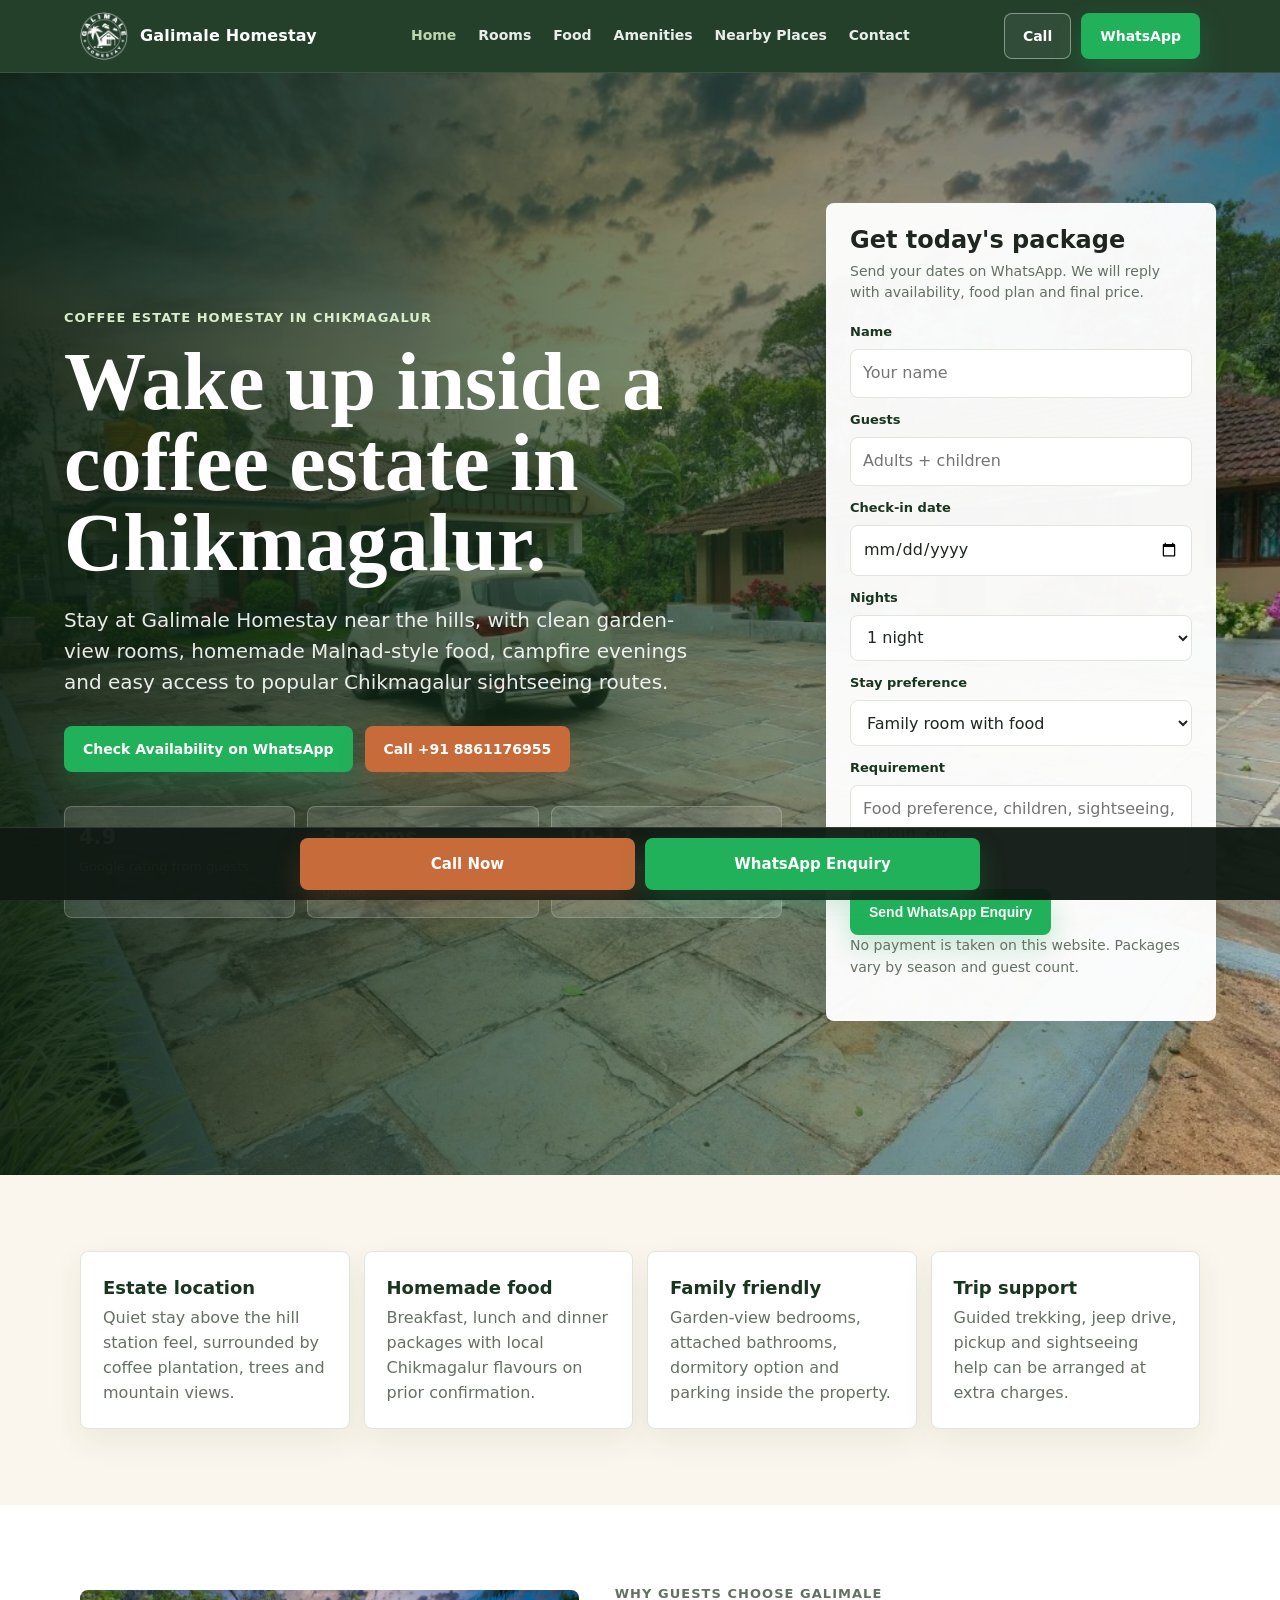
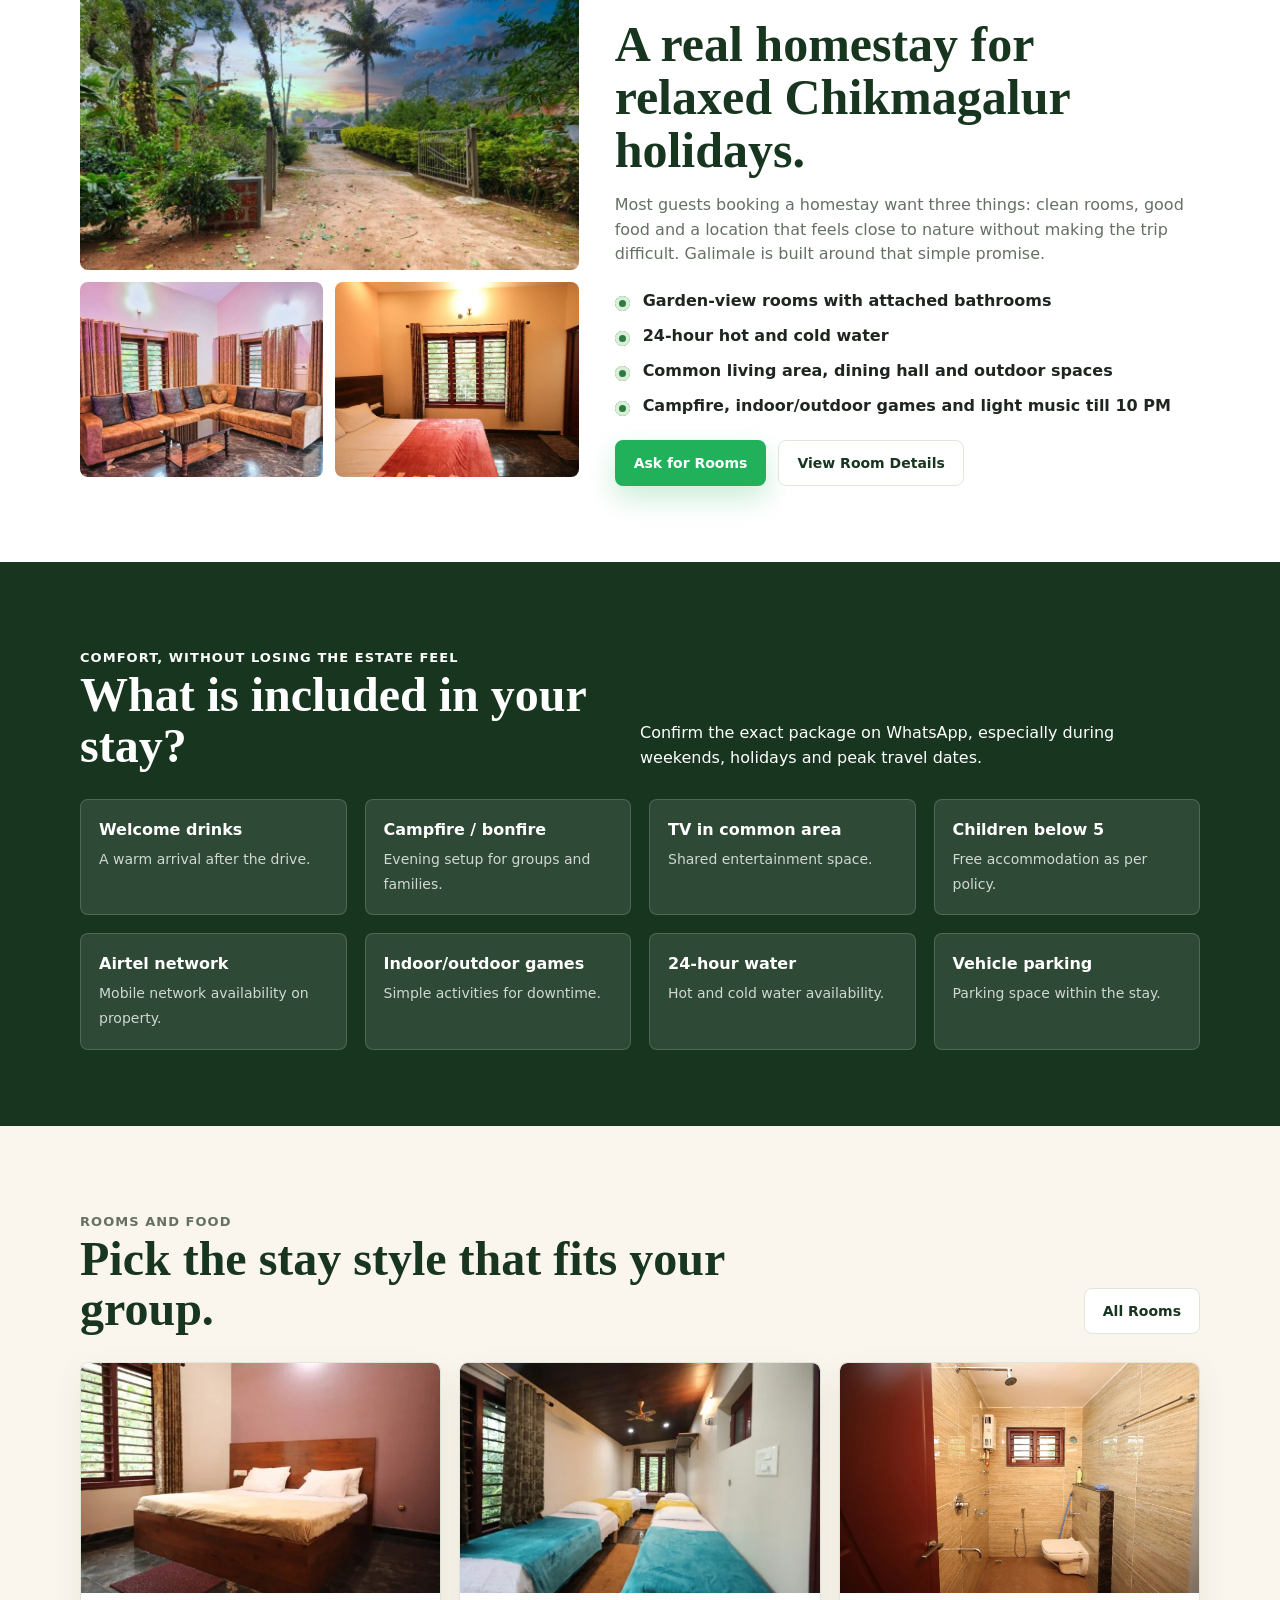
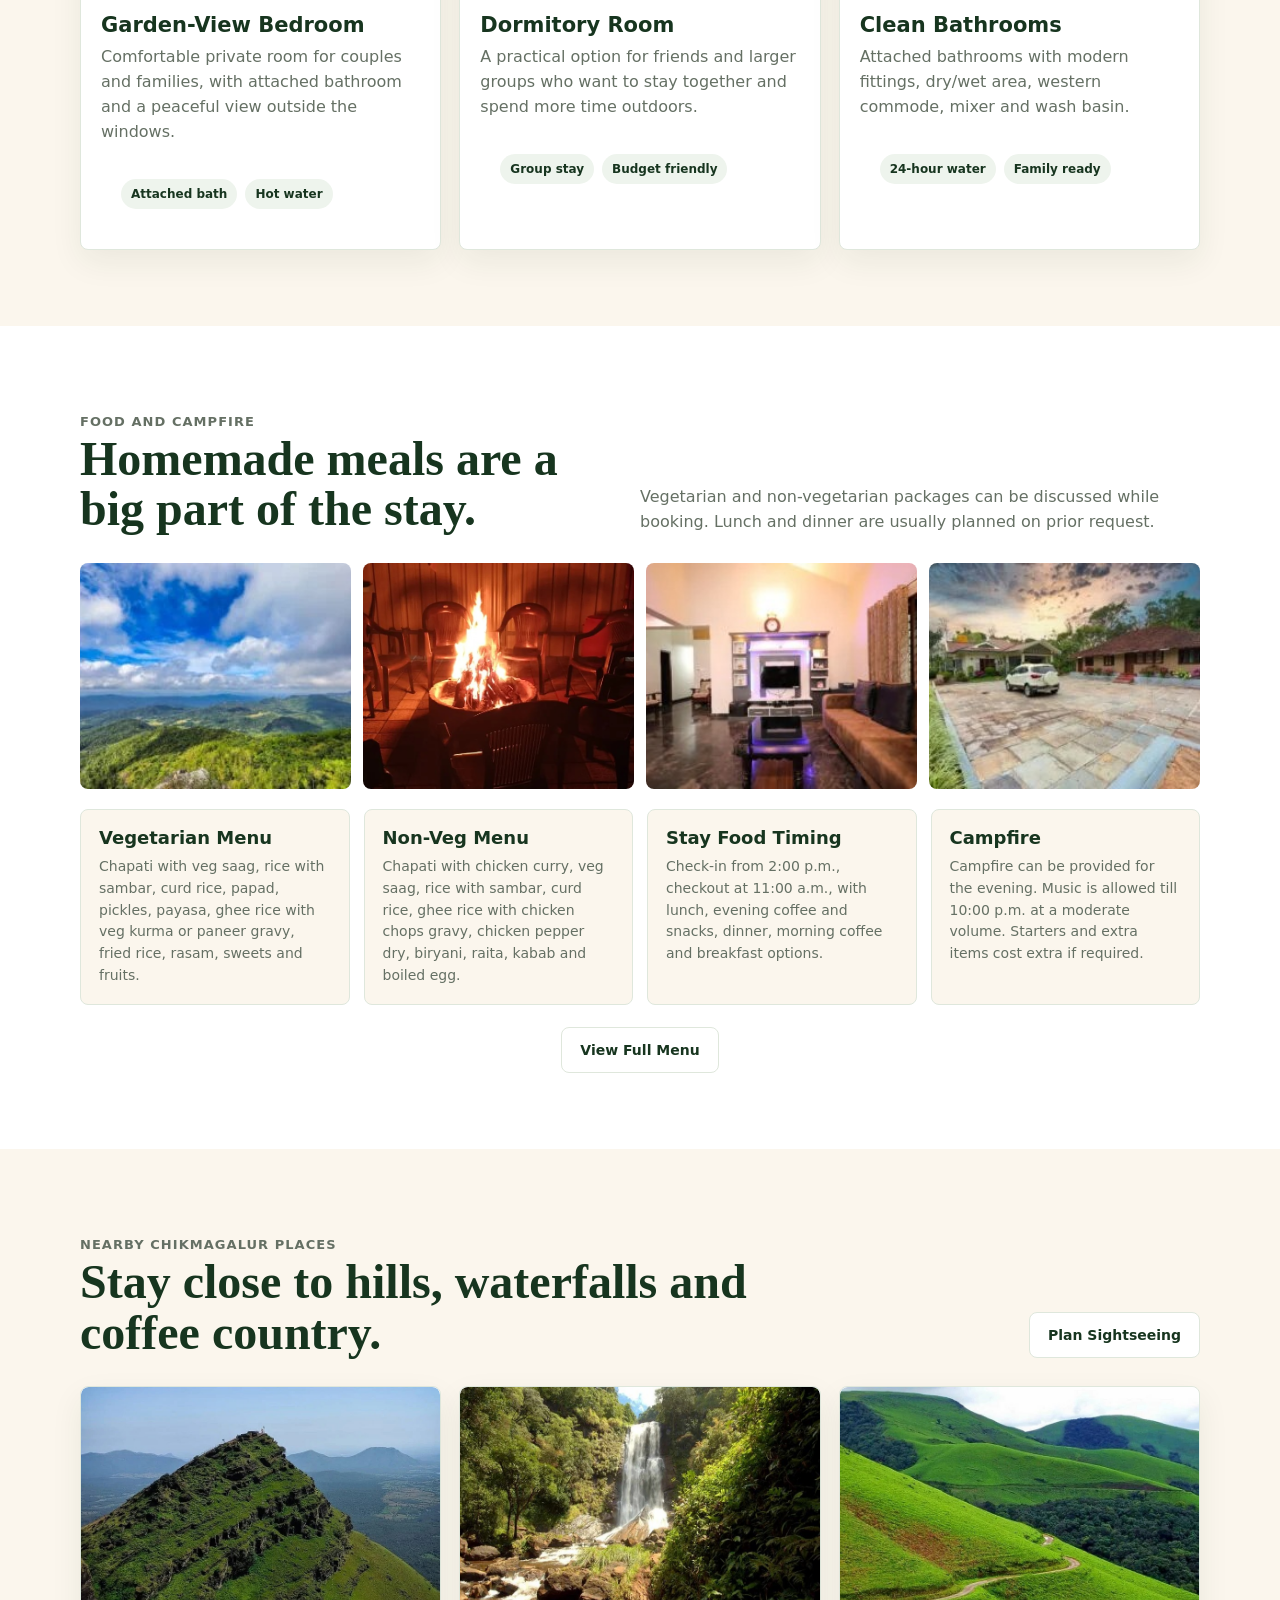
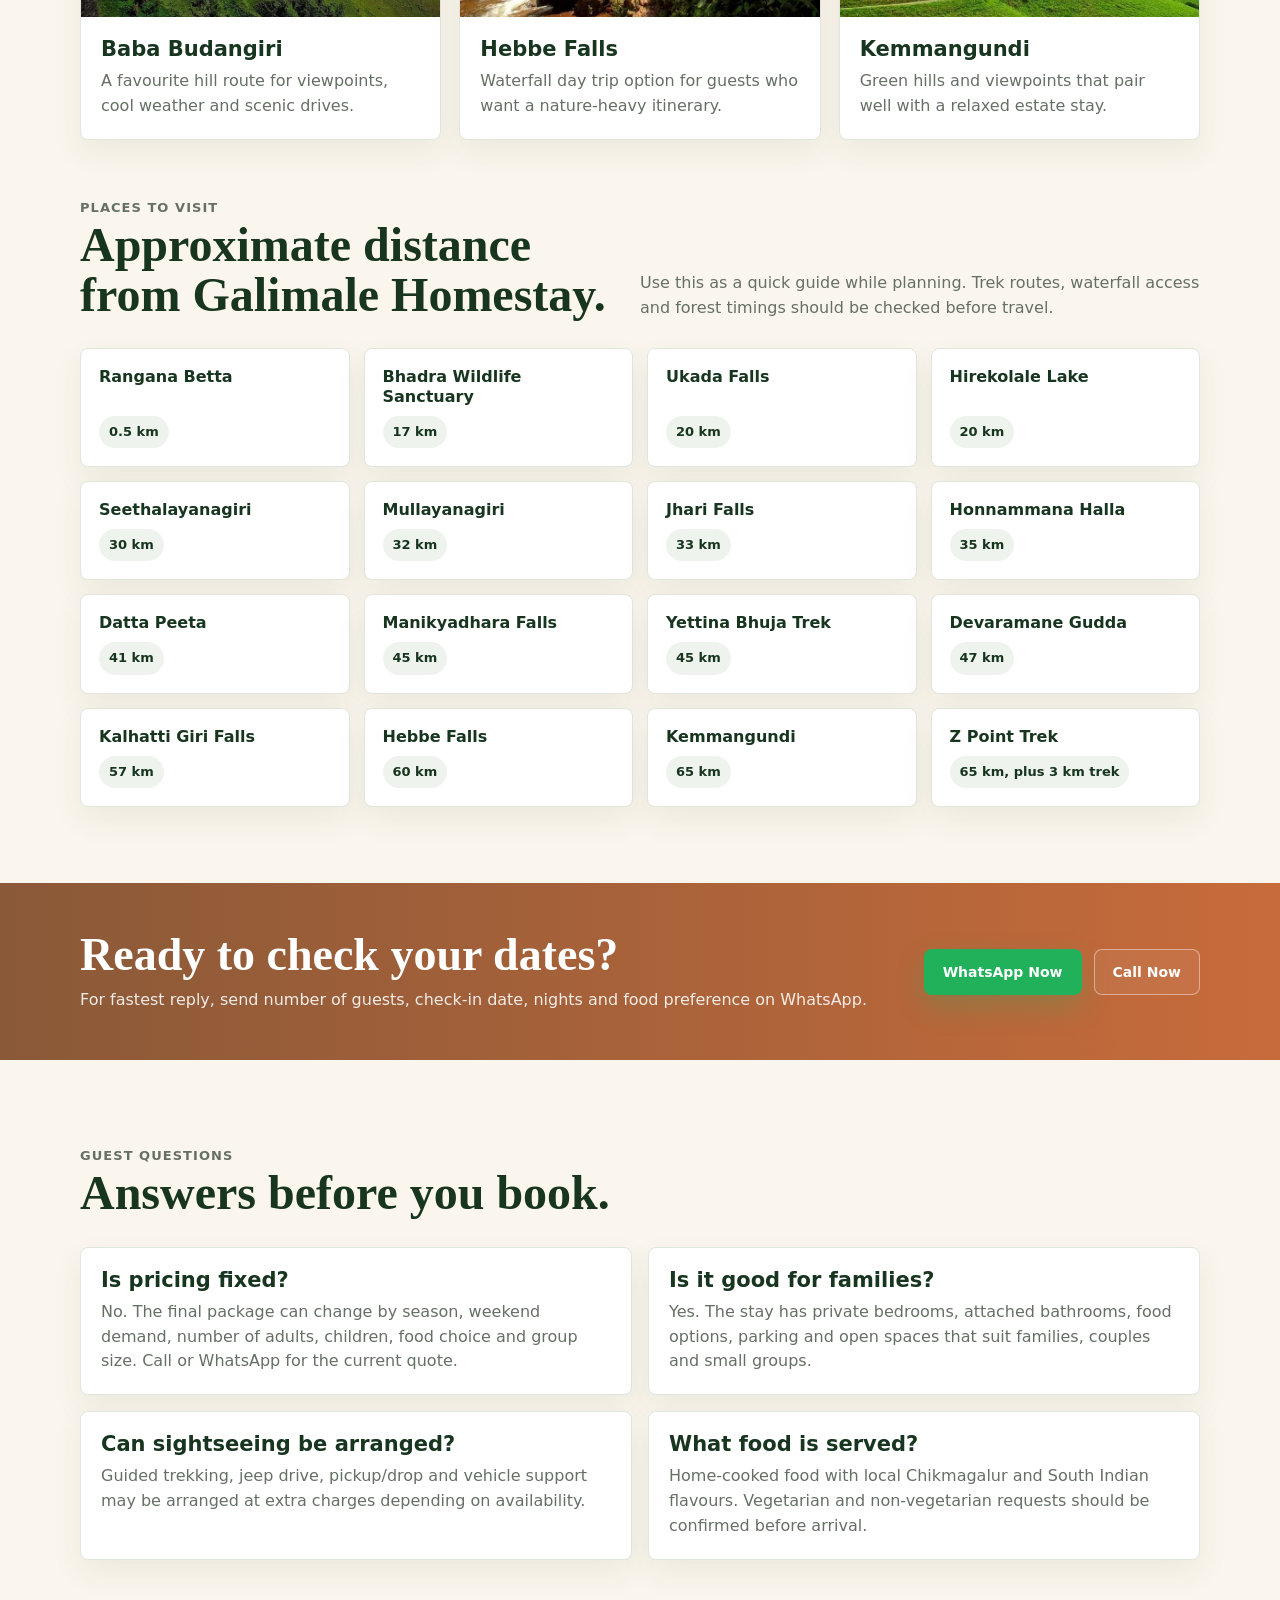
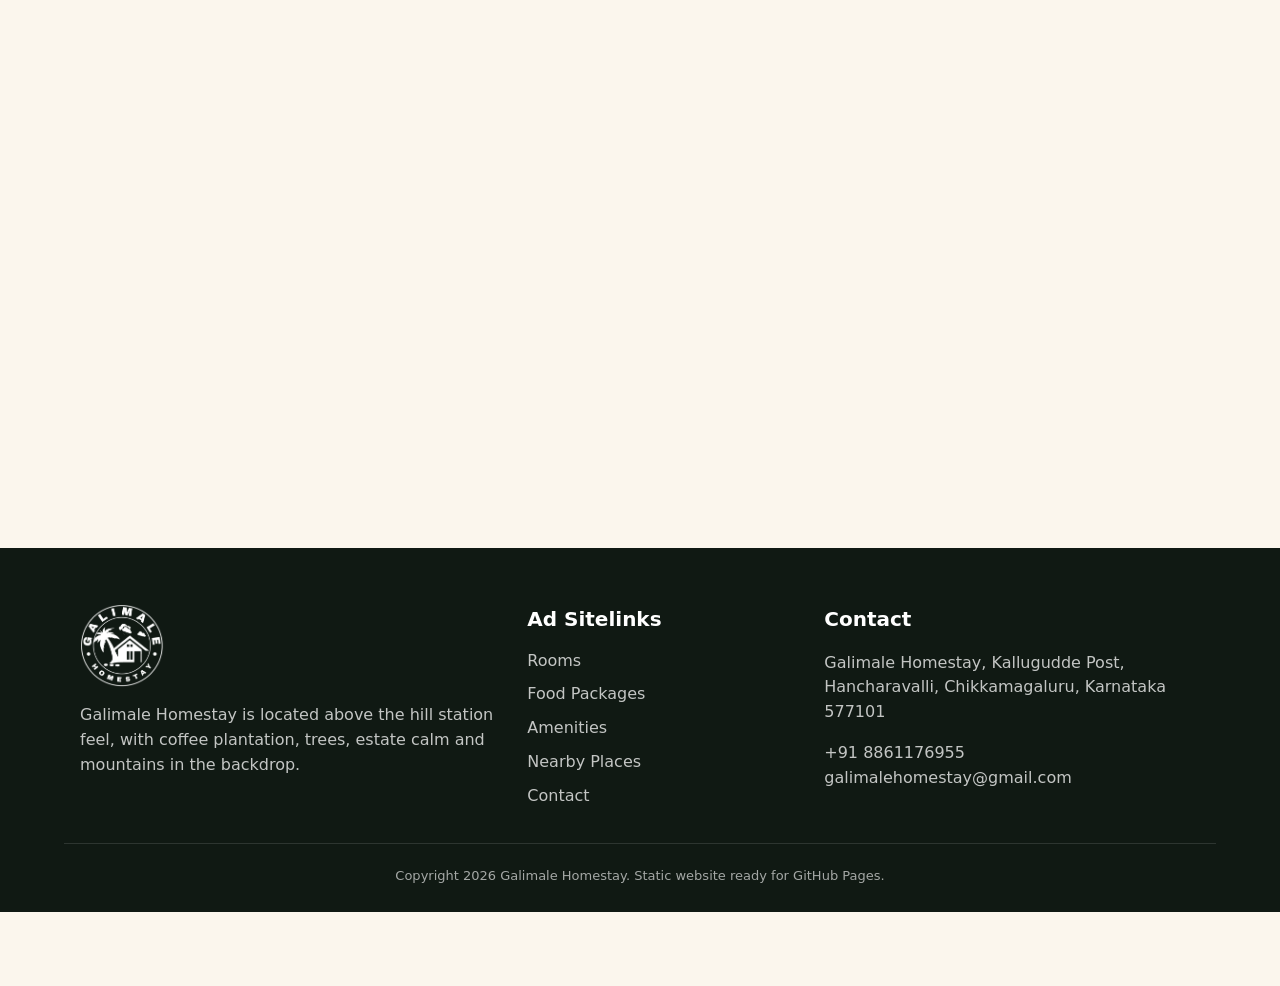
==== index.html @ 183c4070 "first commit" ====
<!doctype html>
<html lang="en">
<head>
  <meta charset="utf-8">
  <meta name="viewport" content="width=device-width, initial-scale=1">
  <title>Galimale Homestay Chikmagalur | Coffee Estate Stay With Food, Rooms and Campfire</title>
  <meta name="description" content="Book Galimale Homestay in Chikmagalur for garden-view rooms, dormitory stay, homemade food, campfire, parking and nearby sightseeing support. Call or WhatsApp for current packages.">
  <link rel="canonical" href="https://galimalehomestay.in/">
  <link rel="stylesheet" href="css/styles.css?v=5">
  <script type="application/ld+json">
  {
    "@context": "https://schema.org",
    "@type": "LodgingBusiness",
    "name": "Galimale Homestay",
    "telephone": "+918861176955",
    "email": "galimalehomestay@gmail.com",
    "address": {
      "@type": "PostalAddress",
      "streetAddress": "Kallugudde Post, Hancharavalli",
      "addressLocality": "Chikkamagaluru",
      "addressRegion": "Karnataka",
      "postalCode": "577101",
      "addressCountry": "IN"
    },
    "priceRange": "Call for seasonal packages",
    "amenityFeature": [
      {"@type": "LocationFeatureSpecification", "name": "Homemade food"},
      {"@type": "LocationFeatureSpecification", "name": "Campfire"},
      {"@type": "LocationFeatureSpecification", "name": "Parking"},
      {"@type": "LocationFeatureSpecification", "name": "Attached bathrooms"}
    ]
  }
  </script>
</head>
<body>
  <header class="topbar">
    <div class="container nav">
      <a class="brand" href="index.html"><img src="imgi_1_galimale-homestay-white-e1640950955658-104x104.png" alt="Galimale Homestay logo"><span>Galimale Homestay</span></a>
      <button class="nav-toggle" type="button" aria-label="Open navigation menu" aria-expanded="false"><span class="sr-only">Menu</span></button>
      <nav class="navlinks" aria-label="Primary navigation">
        <a class="active" href="index.html">Home</a>
        <a href="rooms.html">Rooms</a>
        <a href="food.html">Food</a>
        <a href="amenities.html">Amenities</a>
        <a href="places.html">Nearby Places</a>
        <a href="contact.html">Contact</a>
      </nav>
      <div class="nav-actions">
        <a class="btn btn-outline desktop-only" href="tel:+918861176955">Call</a>
        <a class="btn btn-primary" data-default-whatsapp href="#">WhatsApp</a>
      </div>
    </div>
  </header>

  <main>
    <section class="hero">
      <div class="container hero-inner">
        <div>
          <p class="eyebrow">Coffee estate homestay in Chikmagalur</p>
          <h1>Wake up inside a coffee estate in Chikmagalur.</h1>
          <p class="hero-copy">Stay at Galimale Homestay near the hills, with clean garden-view rooms, homemade Malnad-style food, campfire evenings and easy access to popular Chikmagalur sightseeing routes.</p>
          <div class="hero-ctas">
            <a class="btn btn-primary" data-default-whatsapp href="#">Check Availability on WhatsApp</a>
            <a class="btn btn-call" href="tel:+918861176955">Call +91 8861176955</a>
          </div>
          <div class="trust-row" aria-label="Quick stay highlights">
            <div class="trust-pill"><strong>4.9</strong><span>Google rating from guests</span></div>
            <div class="trust-pill"><strong>3 rooms</strong><span>For couples, families and groups</span></div>
            <div class="trust-pill"><strong>10-12</strong><span>Comfortable group occupancy</span></div>
          </div>
        </div>
        <form class="lead-form" data-whatsapp-form>
          <h2>Get today&apos;s package</h2>
          <p>Send your dates on WhatsApp. We will reply with availability, food plan and final price.</p>
          <div class="field"><label for="name">Name</label><input id="name" name="name" required placeholder="Your name"></div>
          <div class="field"><label for="guests">Guests</label><input id="guests" name="guests" inputmode="numeric" placeholder="Adults + children"></div>
          <div class="field"><label for="checkin">Check-in date</label><input id="checkin" name="checkin" type="date"></div>
          <div class="field"><label for="nights">Nights</label><select id="nights" name="nights"><option>1 night</option><option>2 nights</option><option>3 nights</option><option>Flexible</option></select></div>
          <div class="field"><label for="room">Stay preference</label><select id="room" name="room"><option>Family room with food</option><option>Couple room</option><option>Dormitory / group stay</option><option>Best available package</option></select></div>
          <div class="field"><label for="message">Requirement</label><textarea id="message" name="message" placeholder="Food preference, children, sightseeing, pickup, etc."></textarea></div>
          <button class="btn btn-primary" type="submit">Send WhatsApp Enquiry</button>
          <p class="form-note">No payment is taken on this website. Packages vary by season and guest count.</p>
        </form>
      </div>
    </section>

    <section>
      <div class="container">
        <div class="quick-grid">
          <div class="info-card"><b>Estate location</b><span>Quiet stay above the hill station feel, surrounded by coffee plantation, trees and mountain views.</span></div>
          <div class="info-card"><b>Homemade food</b><span>Breakfast, lunch and dinner packages with local Chikmagalur flavours on prior confirmation.</span></div>
          <div class="info-card"><b>Family friendly</b><span>Garden-view bedrooms, attached bathrooms, dormitory option and parking inside the property.</span></div>
          <div class="info-card"><b>Trip support</b><span>Guided trekking, jeep drive, pickup and sightseeing help can be arranged at extra charges.</span></div>
        </div>
      </div>
    </section>

    <section class="food-panel">
      <div class="container split">
        <div class="split-media">
          <img src="imgi_3_WhatsApp-Image-2021-12-09-at-1.47.49-PM-3-1024x682.jpg" alt="Driveway and garden at Galimale Homestay">
          <img src="imgi_15_WhatsApp-Image-2021-12-09-at-11.00.30-AM-768x512.jpg" alt="Living room at Galimale Homestay">
          <img src="imgi_20_WhatsApp-Image-2021-12-07-at-2.11.25-PM.jpg" alt="Bedroom with garden view at Galimale Homestay">
        </div>
        <div class="copy">
          <p class="eyebrow">Why guests choose Galimale</p>
          <h2>A real homestay for relaxed Chikmagalur holidays.</h2>
          <p>Most guests booking a homestay want three things: clean rooms, good food and a location that feels close to nature without making the trip difficult. Galimale is built around that simple promise.</p>
          <ul class="check-list">
            <li>Garden-view rooms with attached bathrooms</li>
            <li>24-hour hot and cold water</li>
            <li>Common living area, dining hall and outdoor spaces</li>
            <li>Campfire, indoor/outdoor games and light music till 10 PM</li>
          </ul>
          <div class="hero-ctas">
            <a class="btn btn-primary" data-default-whatsapp href="#">Ask for Rooms</a>
            <a class="btn btn-soft" href="rooms.html">View Room Details</a>
          </div>
        </div>
      </div>
    </section>

    <section class="band">
      <div class="container">
        <div class="section-head">
          <div>
            <p class="eyebrow">Comfort, without losing the estate feel</p>
            <h2>What is included in your stay?</h2>
          </div>
          <p>Confirm the exact package on WhatsApp, especially during weekends, holidays and peak travel dates.</p>
        </div>
        <div class="amenity-grid">
          <div class="amenity"><b>Welcome drinks</b><span>A warm arrival after the drive.</span></div>
          <div class="amenity"><b>Campfire / bonfire</b><span>Evening setup for groups and families.</span></div>
          <div class="amenity"><b>TV in common area</b><span>Shared entertainment space.</span></div>
          <div class="amenity"><b>Children below 5</b><span>Free accommodation as per policy.</span></div>
          <div class="amenity"><b>Airtel network</b><span>Mobile network availability on property.</span></div>
          <div class="amenity"><b>Indoor/outdoor games</b><span>Simple activities for downtime.</span></div>
          <div class="amenity"><b>24-hour water</b><span>Hot and cold water availability.</span></div>
          <div class="amenity"><b>Vehicle parking</b><span>Parking space within the stay.</span></div>
        </div>
      </div>
    </section>

    <section>
      <div class="container">
        <div class="section-head">
          <div>
            <p class="eyebrow">Rooms and food</p>
            <h2>Pick the stay style that fits your group.</h2>
          </div>
          <a class="btn btn-soft" href="rooms.html">All Rooms</a>
        </div>
        <div class="rooms-grid">
          <article class="room-card">
            <img src="imgi_18_WhatsApp-Image-2021-12-07-at-2.11.25-PM-7-e1721096118318.jpg" alt="Garden view bedroom with attached bathroom">
            <div><h3>Garden-View Bedroom</h3><p>Comfortable private room for couples and families, with attached bathroom and a peaceful view outside the windows.</p><div class="mini-meta"><span>Attached bath</span><span>Hot water</span></div></div>
          </article>
          <article class="room-card">
            <img src="imgi_19_WhatsApp-Image-2021-12-07-at-2.11.25-PM-6-e1721096127511.jpg" alt="Dormitory room at Galimale Homestay">
            <div><h3>Dormitory Room</h3><p>A practical option for friends and larger groups who want to stay together and spend more time outdoors.</p><div class="mini-meta"><span>Group stay</span><span>Budget friendly</span></div></div>
          </article>
          <article class="room-card">
            <img src="imgi_22_WhatsApp-Image-2021-12-07-at-2.11.25-PM-1.jpg" alt="Clean bathroom at Galimale Homestay">
            <div><h3>Clean Bathrooms</h3><p>Attached bathrooms with modern fittings, dry/wet area, western commode, mixer and wash basin.</p><div class="mini-meta"><span>24-hour water</span><span>Family ready</span></div></div>
          </article>
        </div>
      </div>
    </section>

    <section class="food-panel">
      <div class="container">
        <div class="section-head">
          <div>
            <p class="eyebrow">Food and campfire</p>
            <h2>Homemade meals are a big part of the stay.</h2>
          </div>
          <p>Vegetarian and non-vegetarian packages can be discussed while booking. Lunch and dinner are usually planned on prior request.</p>
        </div>
        <div class="food-strip">
          <img src="imgi_53_WhatsApp-Image-2021-12-07-at-12.54.40-PM-300x200.jpg" alt="Homemade food served at Galimale Homestay">
          <img src="imgi_32_WhatsApp-Image-2023-11-04-at-1.57.48-PM.jpg" alt="Campfire at Galimale Homestay">
          <img src="imgi_44_WhatsApp-Image-2021-12-07-at-2.11.25-PM-3-300x200.jpg" alt="Living area at Galimale Homestay">
          <img src="imgi_50_WhatsApp-Image-2021-12-09-at-1.47.49-PM-2-300x200.jpg" alt="Courtyard and parking at Galimale Homestay">
        </div>
        <div class="home-detail-grid">
          <div class="home-detail-card"><h3>Vegetarian Menu</h3><p>Chapati with veg saag, rice with sambar, curd rice, papad, pickles, payasa, ghee rice with veg kurma or paneer gravy, fried rice, rasam, sweets and fruits.</p></div>
          <div class="home-detail-card"><h3>Non-Veg Menu</h3><p>Chapati with chicken curry, veg saag, rice with sambar, curd rice, ghee rice with chicken chops gravy, chicken pepper dry, biryani, raita, kabab and boiled egg.</p></div>
          <div class="home-detail-card"><h3>Stay Food Timing</h3><p>Check-in from 2:00 p.m., checkout at 11:00 a.m., with lunch, evening coffee and snacks, dinner, morning coffee and breakfast options.</p></div>
          <div class="home-detail-card"><h3>Campfire</h3><p>Campfire can be provided for the evening. Music is allowed till 10:00 p.m. at a moderate volume. Starters and extra items cost extra if required.</p></div>
        </div>
        <div class="section-link"><a class="btn btn-soft" href="food.html">View Full Menu</a></div>
      </div>
    </section>

    <section>
      <div class="container">
        <div class="section-head">
          <div>
            <p class="eyebrow">Nearby Chikmagalur places</p>
            <h2>Stay close to hills, waterfalls and coffee country.</h2>
          </div>
          <a class="btn btn-soft" href="places.html">Plan Sightseeing</a>
        </div>
        <div class="places-grid">
          <article class="place-card"><img src="imgi_25_Baba-budangiri-peak.jpg" alt="Baba Budangiri near Chikmagalur"><div><h3>Baba Budangiri</h3><p>A favourite hill route for viewpoints, cool weather and scenic drives.</p></div></article>
          <article class="place-card"><img src="imgi_24_hebbe-falls-chikmagalur-india-tourism-photo-gallery.jpg" alt="Hebbe Falls near Chikmagalur"><div><h3>Hebbe Falls</h3><p>Waterfall day trip option for guests who want a nature-heavy itinerary.</p></div></article>
          <article class="place-card"><img src="imgi_26_1588762055_kemmangundi-chikmagalur-entry-fee-timings-holidays-reviews-header.jpg.jpg" alt="Kemmangundi hills near Chikmagalur"><div><h3>Kemmangundi</h3><p>Green hills and viewpoints that pair well with a relaxed estate stay.</p></div></article>
        </div>
        <div class="section-head home-distance-head">
          <div>
            <p class="eyebrow">Places to visit</p>
            <h2>Approximate distance from Galimale Homestay.</h2>
          </div>
          <p>Use this as a quick guide while planning. Trek routes, waterfall access and forest timings should be checked before travel.</p>
        </div>
        <div class="distance-grid home-distance-grid">
          <div class="distance-card"><b>Rangana Betta</b><span>0.5 km</span></div>
          <div class="distance-card"><b>Bhadra Wildlife Sanctuary</b><span>17 km</span></div>
          <div class="distance-card"><b>Ukada Falls</b><span>20 km</span></div>
          <div class="distance-card"><b>Hirekolale Lake</b><span>20 km</span></div>
          <div class="distance-card"><b>Seethalayanagiri</b><span>30 km</span></div>
          <div class="distance-card"><b>Mullayanagiri</b><span>32 km</span></div>
          <div class="distance-card"><b>Jhari Falls</b><span>33 km</span></div>
          <div class="distance-card"><b>Honnammana Halla</b><span>35 km</span></div>
          <div class="distance-card"><b>Datta Peeta</b><span>41 km</span></div>
          <div class="distance-card"><b>Manikyadhara Falls</b><span>45 km</span></div>
          <div class="distance-card"><b>Yettina Bhuja Trek</b><span>45 km</span></div>
          <div class="distance-card"><b>Devaramane Gudda</b><span>47 km</span></div>
          <div class="distance-card"><b>Kalhatti Giri Falls</b><span>57 km</span></div>
          <div class="distance-card"><b>Hebbe Falls</b><span>60 km</span></div>
          <div class="distance-card"><b>Kemmangundi</b><span>65 km</span></div>
          <div class="distance-card"><b>Z Point Trek</b><span>65 km, plus 3 km trek</span></div>
        </div>
      </div>
    </section>

    <section class="cta-band">
      <div class="container">
        <div>
          <h2>Ready to check your dates?</h2>
          <p>For fastest reply, send number of guests, check-in date, nights and food preference on WhatsApp.</p>
        </div>
        <div class="hero-ctas">
          <a class="btn btn-primary" data-default-whatsapp href="#">WhatsApp Now</a>
          <a class="btn btn-outline" href="tel:+918861176955">Call Now</a>
        </div>
      </div>
    </section>

    <section>
      <div class="container">
        <div class="section-head">
          <div>
            <p class="eyebrow">Guest questions</p>
            <h2>Answers before you book.</h2>
          </div>
        </div>
        <div class="faq-grid">
          <div class="faq-item"><h3>Is pricing fixed?</h3><p>No. The final package can change by season, weekend demand, number of adults, children, food choice and group size. Call or WhatsApp for the current quote.</p></div>
          <div class="faq-item"><h3>Is it good for families?</h3><p>Yes. The stay has private bedrooms, attached bathrooms, food options, parking and open spaces that suit families, couples and small groups.</p></div>
          <div class="faq-item"><h3>Can sightseeing be arranged?</h3><p>Guided trekking, jeep drive, pickup/drop and vehicle support may be arranged at extra charges depending on availability.</p></div>
          <div class="faq-item"><h3>What food is served?</h3><p>Home-cooked food with local Chikmagalur and South Indian flavours. Vegetarian and non-vegetarian requests should be confirmed before arrival.</p></div>
        </div>
      </div>
    </section>

    <section class="map-wrap" id="map" aria-label="Galimale Homestay map">
      <iframe title="Galimale Homestay Google Map" loading="lazy" allowfullscreen src="https://www.google.com/maps?q=Galimale%20Homestay%20Chikkamagaluru&output=embed"></iframe>
    </section>
  </main>

  <footer class="footer">
    <div class="container footer-grid">
      <div><img src="imgi_6_galimale-homestay-white-e1640950955658.png" alt="Galimale Homestay logo"><p>Galimale Homestay is located above the hill station feel, with coffee plantation, trees, estate calm and mountains in the backdrop.</p></div>
      <div><h3>Ad Sitelinks</h3><ul><li><a href="rooms.html">Rooms</a></li><li><a href="food.html">Food Packages</a></li><li><a href="amenities.html">Amenities</a></li><li><a href="places.html">Nearby Places</a></li><li><a href="contact.html">Contact</a></li></ul></div>
      <div><h3>Contact</h3><p>Galimale Homestay, Kallugudde Post, Hancharavalli, Chikkamagaluru, Karnataka 577101</p><p><a href="tel:+918861176955">+91 8861176955</a><br><a href="mailto:galimalehomestay@gmail.com">galimalehomestay@gmail.com</a></p></div>
    </div>
    <div class="container copyright">Copyright 2026 Galimale Homestay. Static website ready for GitHub Pages.</div>
  </footer>

  <div class="sticky-contact" aria-label="Sticky contact actions"><div class="sticky-inner"><a class="btn btn-call" href="tel:+918861176955">Call Now</a><a class="btn btn-primary" data-default-whatsapp href="#">WhatsApp Enquiry</a></div></div>
  <script src="js/main.js?v=5"></script>
</body>
</html>
---- css/styles.css ----
:root {
  --forest: #17351f;
  --leaf: #2f7a43;
  --moss: #6d8f4e;
  --earth: #8a5938;
  --clay: #c76b3b;
  --cream: #fbf6ed;
  --mist: #eef4ed;
  --ink: #1e261f;
  --muted: #657064;
  --line: #dfe7dc;
  --white: #fff;
  --shadow: 0 18px 45px rgba(23, 53, 31, .14);
}

* {
  box-sizing: border-box;
}

html {
  scroll-behavior: smooth;
}

body {
  margin: 0;
  font-family: Inter, ui-sans-serif, system-ui, -apple-system, BlinkMacSystemFont, "Segoe UI", sans-serif;
  color: var(--ink);
  background: var(--cream);
  line-height: 1.55;
  padding-bottom: 74px;
  overflow-x: hidden;
}

img {
  max-width: 100%;
  display: block;
}

a {
  color: inherit;
  text-decoration: none;
}

.container {
  width: 100%;
  max-width: 1152px;
  margin: 0 auto;
  padding: 0 16px;
}

.topbar {
  position: sticky;
  top: 0;
  z-index: 30;
  background: rgba(23, 53, 31, .94);
  color: var(--white);
  backdrop-filter: blur(12px);
  border-bottom: 1px solid rgba(255, 255, 255, .1);
}

.nav {
  position: relative;
  min-height: 72px;
  display: flex;
  align-items: center;
  justify-content: space-between;
  gap: 18px;
}

.brand {
  display: inline-flex;
  align-items: center;
  gap: 12px;
  font-weight: 800;
  letter-spacing: .01em;
}

.brand img {
  width: 48px;
  height: 48px;
}

.navlinks {
  display: flex;
  align-items: center;
  gap: 22px;
  font-size: 14px;
  font-weight: 700;
}

.navlinks a {
  opacity: .9;
}

.navlinks a:hover,
.navlinks a.active {
  color: #cce6bc;
}

.nav-actions {
  display: flex;
  gap: 10px;
}

.nav-toggle {
  display: none;
  width: 44px;
  height: 44px;
  flex: 0 0 44px;
  align-items: center;
  justify-content: center;
  flex-direction: column;
  gap: 5px;
  padding: 0;
  border: 1px solid rgba(255, 255, 255, .36);
  border-radius: 8px;
  background: rgba(255, 255, 255, .08);
  color: var(--white);
  cursor: pointer;
}

.nav-toggle::before,
.nav-toggle::after {
  content: "";
  display: block;
  width: 20px;
  height: 2px;
  border-radius: 999px;
  background: currentColor;
  transition: transform .18s ease, opacity .18s ease;
}

.nav-toggle::before {
  box-shadow: 0 7px 0 currentColor;
}

.nav-open .nav-toggle::before {
  box-shadow: none;
  transform: translateY(3.5px) rotate(45deg);
}

.nav-open .nav-toggle::after {
  transform: translateY(-3.5px) rotate(-45deg);
}

.sr-only {
  position: absolute;
  width: 1px;
  height: 1px;
  padding: 0;
  margin: -1px;
  overflow: hidden;
  clip: rect(0, 0, 0, 0);
  white-space: nowrap;
  border: 0;
}

.btn {
  display: inline-flex;
  align-items: center;
  justify-content: center;
  min-height: 46px;
  padding: 12px 18px;
  border-radius: 8px;
  border: 1px solid transparent;
  font-weight: 800;
  font-size: 14px;
  line-height: 1;
  cursor: pointer;
  transition: transform .18s ease, box-shadow .18s ease, background .18s ease;
}

.btn:hover {
  transform: translateY(-1px);
}

.btn-primary {
  background: #20b15a;
  color: var(--white);
  box-shadow: 0 12px 28px rgba(32, 177, 90, .24);
}

.btn-call {
  background: var(--clay);
  color: var(--white);
  box-shadow: 0 12px 28px rgba(199, 107, 59, .22);
}

.btn-outline {
  border-color: rgba(255, 255, 255, .42);
  color: var(--white);
  background: rgba(255, 255, 255, .06);
}

.btn-soft {
  border-color: var(--line);
  background: var(--white);
  color: var(--forest);
}

.hero {
  position: relative;
  min-height: 680px;
  display: grid;
  align-items: center;
  color: var(--white);
  overflow: hidden;
}

.hero::before {
  content: "";
  position: absolute;
  inset: 0;
  background: linear-gradient(90deg, rgba(11, 30, 16, .9), rgba(20, 53, 30, .58) 48%, rgba(20, 53, 30, .18)), url("../imgi_27_WhatsApp-Image-2021-12-09-at-1.47.49-PM-2.jpg") center/cover;
  transform: scale(1.02);
}

.hero-inner {
  position: relative;
  display: grid;
  grid-template-columns: minmax(0, 1.1fr) 390px;
  align-items: center;
  gap: 44px;
  padding: 54px 0 78px;
}

.eyebrow {
  display: inline-flex;
  align-items: center;
  gap: 8px;
  margin: 0 0 14px;
  color: #d7efc8;
  font-weight: 800;
  font-size: 13px;
  text-transform: uppercase;
  letter-spacing: .08em;
}

.hero h1,
.page-hero h1 {
  margin: 0;
  max-width: 780px;
  font-family: Georgia, "Times New Roman", serif;
  font-size: clamp(42px, 7vw, 82px);
  line-height: .98;
  letter-spacing: 0;
}

.hero-copy {
  max-width: 640px;
  margin: 22px 0 28px;
  color: rgba(255, 255, 255, .9);
  font-size: clamp(17px, 2vw, 20px);
}

.hero-ctas {
  display: flex;
  flex-wrap: wrap;
  gap: 12px;
}

.trust-row {
  display: grid;
  grid-template-columns: repeat(3, minmax(0, 1fr));
  gap: 12px;
  max-width: 720px;
  margin-top: 34px;
}

.trust-pill {
  background: rgba(255, 255, 255, .12);
  border: 1px solid rgba(255, 255, 255, .2);
  border-radius: 8px;
  padding: 14px;
}

.trust-pill strong {
  display: block;
  font-size: 21px;
}

.trust-pill span {
  color: rgba(255, 255, 255, .78);
  font-size: 13px;
}

.lead-form {
  background: rgba(255, 255, 255, .96);
  color: var(--ink);
  border-radius: 8px;
  padding: 24px;
  box-shadow: var(--shadow);
}

.lead-form h2 {
  margin: 0 0 6px;
  font-size: 24px;
  line-height: 1.15;
}

.lead-form p {
  margin: 0 0 18px;
  color: var(--muted);
  font-size: 14px;
}

.field {
  display: grid;
  gap: 7px;
  margin-bottom: 12px;
}

label {
  font-size: 13px;
  font-weight: 800;
  color: var(--forest);
}

input,
select,
textarea {
  width: 100%;
  min-height: 46px;
  border: 1px solid var(--line);
  border-radius: 8px;
  padding: 11px 12px;
  font: inherit;
  color: var(--ink);
  background: #fff;
}

textarea {
  min-height: 92px;
  resize: vertical;
}

.form-note {
  margin-top: 12px;
  color: var(--muted);
  font-size: 12px;
}

section {
  padding: 76px 0;
}

.section-head {
  display: flex;
  align-items: end;
  justify-content: space-between;
  gap: 26px;
  margin-bottom: 28px;
}

.section-head h2,
.page-section h2 {
  margin: 0;
  max-width: 720px;
  font-family: Georgia, "Times New Roman", serif;
  color: var(--forest);
  font-size: clamp(31px, 4vw, 48px);
  line-height: 1.05;
}

.section-head p,
.page-section > p {
  max-width: 560px;
  margin: 10px 0 0;
  color: var(--muted);
}

.quick-grid {
  display: grid;
  grid-template-columns: repeat(4, minmax(0, 1fr));
  gap: 14px;
}

.info-card,
.room-card,
.place-card,
.faq-item,
.review,
.package-card {
  background: var(--white);
  border: 1px solid var(--line);
  border-radius: 8px;
  box-shadow: 0 12px 32px rgba(23, 53, 31, .07);
}

.info-card {
  padding: 22px;
}

.info-card b {
  display: block;
  color: var(--forest);
  font-size: 18px;
  margin-bottom: 5px;
}

.info-card span,
.room-card p,
.place-card p,
.faq-item p,
.review p,
.package-card p {
  color: var(--muted);
}

.split {
  display: grid;
  grid-template-columns: minmax(0, .92fr) minmax(0, 1.08fr);
  gap: 36px;
  align-items: center;
}

.split-media {
  display: grid;
  grid-template-columns: 1fr 1fr;
  gap: 12px;
}

.split-media img,
.gallery img,
.room-card img,
.place-card img {
  width: 100%;
  height: 100%;
  object-fit: cover;
  border-radius: 8px;
}

.split-media img:first-child {
  grid-column: span 2;
  aspect-ratio: 16 / 9;
}

.split-media img:not(:first-child) {
  aspect-ratio: 1 / .8;
}

.copy h2 {
  margin: 0 0 16px;
  font-family: Georgia, "Times New Roman", serif;
  color: var(--forest);
  font-size: clamp(32px, 4vw, 50px);
  line-height: 1.06;
}

.copy p {
  color: var(--muted);
}

.check-list {
  display: grid;
  gap: 10px;
  padding: 0;
  margin: 22px 0;
  list-style: none;
}

.check-list li {
  position: relative;
  padding-left: 28px;
  font-weight: 700;
}

.check-list li::before {
  content: "";
  position: absolute;
  left: 0;
  top: 7px;
  width: 15px;
  height: 15px;
  border-radius: 50%;
  background: var(--leaf);
  box-shadow: inset 0 0 0 4px #d9eed5;
}

.band {
  background: var(--forest);
  color: var(--white);
}

.band .section-head h2,
.band .section-head p {
  color: var(--white);
}

.rooms-grid,
.places-grid,
.packages-grid,
.review-grid,
.amenity-grid {
  display: grid;
  grid-template-columns: repeat(3, minmax(0, 1fr));
  gap: 18px;
}

.room-card,
.place-card {
  overflow: hidden;
}

.room-card img,
.place-card img {
  height: 230px;
  border-radius: 8px 8px 0 0;
}

.room-card div,
.place-card div,
.package-card,
.faq-item,
.review {
  padding: 20px;
}

.room-card h3,
.place-card h3,
.package-card h3,
.faq-item h3 {
  margin: 0 0 8px;
  color: var(--forest);
  font-size: 21px;
  line-height: 1.15;
}

.room-card p,
.place-card p,
.package-card p,
.faq-item p,
.review p {
  margin: 0;
}

.mini-meta {
  display: flex;
  flex-wrap: wrap;
  gap: 8px;
  margin: 14px 0 0;
}

.mini-meta span {
  padding: 6px 10px;
  border-radius: 999px;
  background: var(--mist);
  color: var(--forest);
  font-size: 12px;
  font-weight: 800;
}

.gallery {
  display: grid;
  grid-template-columns: 1.2fr .8fr .8fr;
  grid-auto-rows: 220px;
  gap: 12px;
}

.gallery img:first-child {
  grid-row: span 2;
}

.cta-band {
  padding: 48px 0;
  background: linear-gradient(90deg, var(--earth), var(--clay));
  color: var(--white);
}

.cta-band .container {
  display: flex;
  align-items: center;
  justify-content: space-between;
  gap: 22px;
}

.cta-band h2 {
  margin: 0;
  font-family: Georgia, "Times New Roman", serif;
  font-size: clamp(29px, 4vw, 46px);
  line-height: 1.06;
}

.cta-band p {
  margin: 8px 0 0;
  color: rgba(255, 255, 255, .88);
}

.food-panel {
  background: var(--white);
}

.food-strip {
  display: grid;
  grid-template-columns: repeat(4, minmax(0, 1fr));
  gap: 12px;
  margin-top: 24px;
}

.food-strip img {
  width: 100%;
  aspect-ratio: 1.2 / 1;
  object-fit: cover;
  border-radius: 8px;
}

.home-detail-grid {
  display: grid;
  grid-template-columns: repeat(4, minmax(0, 1fr));
  gap: 14px;
  margin-top: 20px;
}

.home-detail-card {
  padding: 18px;
  border: 1px solid var(--line);
  border-radius: 8px;
  background: var(--cream);
}

.home-detail-card h3 {
  margin: 0 0 8px;
  color: var(--forest);
  font-size: 18px;
  line-height: 1.15;
}

.home-detail-card p {
  margin: 0;
  color: var(--muted);
  font-size: 14px;
}

.home-distance-head {
  margin-top: 48px;
}

.home-distance-grid {
  margin-top: 0;
}

.section-link {
  display: flex;
  justify-content: center;
  margin-top: 22px;
}

.amenity-grid {
  grid-template-columns: repeat(4, minmax(0, 1fr));
}

.amenity {
  padding: 18px;
  border-radius: 8px;
  background: rgba(255, 255, 255, .1);
  border: 1px solid rgba(255, 255, 255, .16);
}

.amenity b {
  display: block;
  margin-bottom: 4px;
}

.amenity span {
  color: rgba(255, 255, 255, .78);
  font-size: 14px;
}

.included-extra {
  display: grid;
  grid-template-columns: repeat(2, minmax(0, 1fr));
  gap: 18px;
}

.menu-grid {
  display: grid;
  grid-template-columns: repeat(2, minmax(0, 1fr));
  gap: 18px;
}

.menu-card {
  background: var(--cream);
  border: 1px solid var(--line);
  border-radius: 8px;
  padding: 22px;
  box-shadow: 0 12px 32px rgba(23, 53, 31, .07);
}

.menu-card-dark {
  background: #17281b;
  color: var(--white);
  border-color: rgba(255, 255, 255, .12);
}

.menu-card-head {
  display: flex;
  align-items: center;
  justify-content: space-between;
  gap: 12px;
  padding-bottom: 14px;
  margin-bottom: 16px;
  border-bottom: 1px solid var(--line);
}

.menu-card-dark .menu-card-head {
  border-bottom-color: rgba(255, 255, 255, .16);
}

.menu-card-head span {
  color: var(--leaf);
  font-weight: 900;
  font-size: 13px;
  text-transform: uppercase;
  letter-spacing: .08em;
}

.menu-card-dark .menu-card-head span {
  color: #bde5a8;
}

.menu-card-head b {
  color: var(--forest);
  font-size: 22px;
}

.menu-card-dark .menu-card-head b {
  color: var(--white);
}

.meal-block {
  margin-top: 18px;
}

.meal-block h3 {
  margin: 0 0 8px;
  color: var(--forest);
  font-size: 18px;
}

.menu-card-dark .meal-block h3 {
  color: var(--white);
}

.meal-block ul {
  display: grid;
  gap: 6px;
  padding-left: 20px;
  margin: 0;
  color: var(--muted);
}

.menu-card-dark .meal-block ul {
  color: rgba(255, 255, 255, .78);
}

.menu-note {
  margin-top: 20px;
  padding: 18px 20px;
  border-radius: 8px;
  background: var(--mist);
  color: var(--forest);
  font-weight: 700;
}

.distance-grid {
  display: grid;
  grid-template-columns: repeat(4, minmax(0, 1fr));
  gap: 14px;
}

.distance-card {
  display: flex;
  min-height: 92px;
  flex-direction: column;
  justify-content: space-between;
  gap: 10px;
  padding: 18px;
  border: 1px solid var(--line);
  border-radius: 8px;
  background: var(--white);
  box-shadow: 0 12px 32px rgba(23, 53, 31, .07);
}

.distance-card b {
  color: var(--forest);
  line-height: 1.2;
}

.distance-card span {
  width: fit-content;
  max-width: 100%;
  padding: 6px 10px;
  border-radius: 999px;
  background: var(--mist);
  color: var(--forest);
  font-size: 13px;
  font-weight: 900;
}

.package-card strong {
  color: var(--forest);
}

.map-wrap iframe {
  width: 100%;
  height: 360px;
  border: 0;
  display: block;
  filter: saturate(.9);
}

.footer {
  background: #101913;
  color: var(--white);
  padding: 56px 0 26px;
}

.footer-grid {
  display: grid;
  grid-template-columns: 1.1fr .7fr 1fr;
  gap: 34px;
}

.footer img {
  width: 84px;
  margin-bottom: 16px;
}

.footer p,
.footer a,
.footer li {
  color: rgba(255, 255, 255, .75);
}

.footer ul {
  list-style: none;
  padding: 0;
  margin: 0;
  display: grid;
  gap: 9px;
}

.footer h3 {
  margin: 0 0 14px;
  font-size: 20px;
}

.copyright {
  margin-top: 34px;
  padding-top: 22px;
  border-top: 1px solid rgba(255, 255, 255, .12);
  color: rgba(255, 255, 255, .62);
  font-size: 13px;
  text-align: center;
}

.sticky-contact {
  position: fixed;
  z-index: 40;
  left: 0;
  right: 0;
  bottom: 0;
  background: rgba(16, 25, 19, .96);
  border-top: 1px solid rgba(255, 255, 255, .12);
  padding: 10px 12px;
}

.sticky-contact .sticky-inner {
  width: min(680px, 100%);
  margin: 0 auto;
  display: grid;
  grid-template-columns: 1fr 1fr;
  gap: 10px;
}

.sticky-contact .btn {
  min-height: 52px;
  font-size: 15px;
}

.page-hero {
  position: relative;
  min-height: 380px;
  display: grid;
  align-items: center;
  color: var(--white);
  overflow: hidden;
}

.page-hero::before {
  content: "";
  position: absolute;
  inset: 0;
  background: linear-gradient(90deg, rgba(11, 30, 16, .82), rgba(11, 30, 16, .32)), var(--page-image, url("../imgi_30_WhatsApp-Image-2021-12-07-at-12.54.40-PM-e1721096001236.jpg")) center/cover;
}

.page-hero .container {
  position: relative;
  padding: 70px 0;
}

.page-hero p {
  max-width: 680px;
  margin: 18px 0 0;
  color: rgba(255, 255, 255, .88);
  font-size: 18px;
}

.page-section {
  background: var(--cream);
}

.faq-grid {
  display: grid;
  grid-template-columns: repeat(2, minmax(0, 1fr));
  gap: 16px;
}

.contact-layout {
  display: grid;
  grid-template-columns: .85fr 1.15fr;
  gap: 28px;
  align-items: start;
}

.contact-box {
  background: var(--forest);
  color: var(--white);
  border-radius: 8px;
  padding: 24px;
}

.contact-box h2 {
  margin: 0 0 14px;
}

.contact-box p {
  color: rgba(255, 255, 255, .82);
}

.contact-box a {
  color: var(--white);
  font-weight: 800;
}

.desktop-only {
  display: inline-flex;
}

@media (max-width: 920px) {
  body {
    padding-bottom: 82px;
  }

  .nav {
    min-height: 64px;
    gap: 12px;
  }

  .brand {
    min-width: 0;
    flex: 1 1 auto;
  }

  .brand span {
    min-width: 0;
    overflow: hidden;
    text-overflow: ellipsis;
    white-space: nowrap;
  }

  .navlinks {
    display: none;
  }

  .nav-toggle {
    display: flex;
    margin-left: 0;
    order: 3;
  }

  .nav-actions {
    order: 2;
    flex: 0 0 auto;
  }

  .nav.nav-open .navlinks,
  .nav:focus-within .navlinks {
    position: absolute;
    top: calc(100% + 1px);
    left: 16px;
    right: 16px;
    display: grid;
    gap: 4px;
    padding: 10px;
    border: 1px solid rgba(255, 255, 255, .12);
    border-radius: 8px;
    background: rgba(23, 53, 31, .98);
    box-shadow: 0 18px 45px rgba(0, 0, 0, .22);
  }

  .nav.nav-open .navlinks a,
  .nav:focus-within .navlinks a {
    padding: 12px 10px;
    border-radius: 8px;
  }

  .nav.nav-open .navlinks a:hover,
  .nav.nav-open .navlinks a.active,
  .nav:focus-within .navlinks a:hover,
  .nav:focus-within .navlinks a.active {
    background: rgba(255, 255, 255, .08);
  }

  .desktop-only {
    display: none;
  }

  .hero {
    min-height: auto;
  }

  .hero::before {
    background: linear-gradient(180deg, rgba(11, 30, 16, .78), rgba(11, 30, 16, .74)), url("../imgi_27_WhatsApp-Image-2021-12-09-at-1.47.49-PM-2.jpg") center/cover;
  }

  .hero-inner {
    grid-template-columns: 1fr;
    gap: 28px;
    padding: 34px 0 50px;
  }

  .lead-form {
    padding: 18px;
  }

  .trust-row,
  .quick-grid,
  .rooms-grid,
  .places-grid,
  .packages-grid,
  .menu-grid,
  .home-detail-grid,
  .review-grid,
  .amenity-grid,
  .distance-grid,
  .footer-grid,
  .contact-layout,
  .faq-grid,
  .included-extra {
    grid-template-columns: 1fr;
  }

  .split {
    grid-template-columns: 1fr;
  }

  .section-head,
  .cta-band .container {
    display: block;
  }

  .cta-band .hero-ctas {
    margin-top: 18px;
  }

  .gallery {
    grid-template-columns: 1fr 1fr;
    grid-auto-rows: 150px;
  }

  .gallery img:first-child {
    grid-column: span 2;
    grid-row: span 1;
  }

  .food-strip {
    grid-template-columns: 1fr 1fr;
  }
}

@media (max-width: 560px) {
  .container {
    padding: 0 12px;
  }

  .brand span {
    font-size: 15px;
  }

  .brand img {
    width: 42px;
    height: 42px;
  }

  .nav-actions .btn {
    padding: 10px 12px;
    min-height: 42px;
  }

  .topbar .nav-actions {
    display: none;
  }

  .hero h1,
  .page-hero h1 {
    font-size: 42px;
  }

  .hero-copy,
  .page-hero p {
    font-size: 16px;
  }

  .hero-ctas .btn {
    width: 100%;
  }

  section {
    padding: 54px 0;
  }

  .room-card img,
  .place-card img {
    height: 205px;
  }

  .map-wrap iframe {
    height: 300px;
  }

  .sticky-contact {
    padding: 8px;
  }

  .sticky-contact .sticky-inner {
    gap: 8px;
  }

  .sticky-contact .btn {
    min-height: 50px;
    padding: 10px 8px;
    font-size: 13px;
  }
}
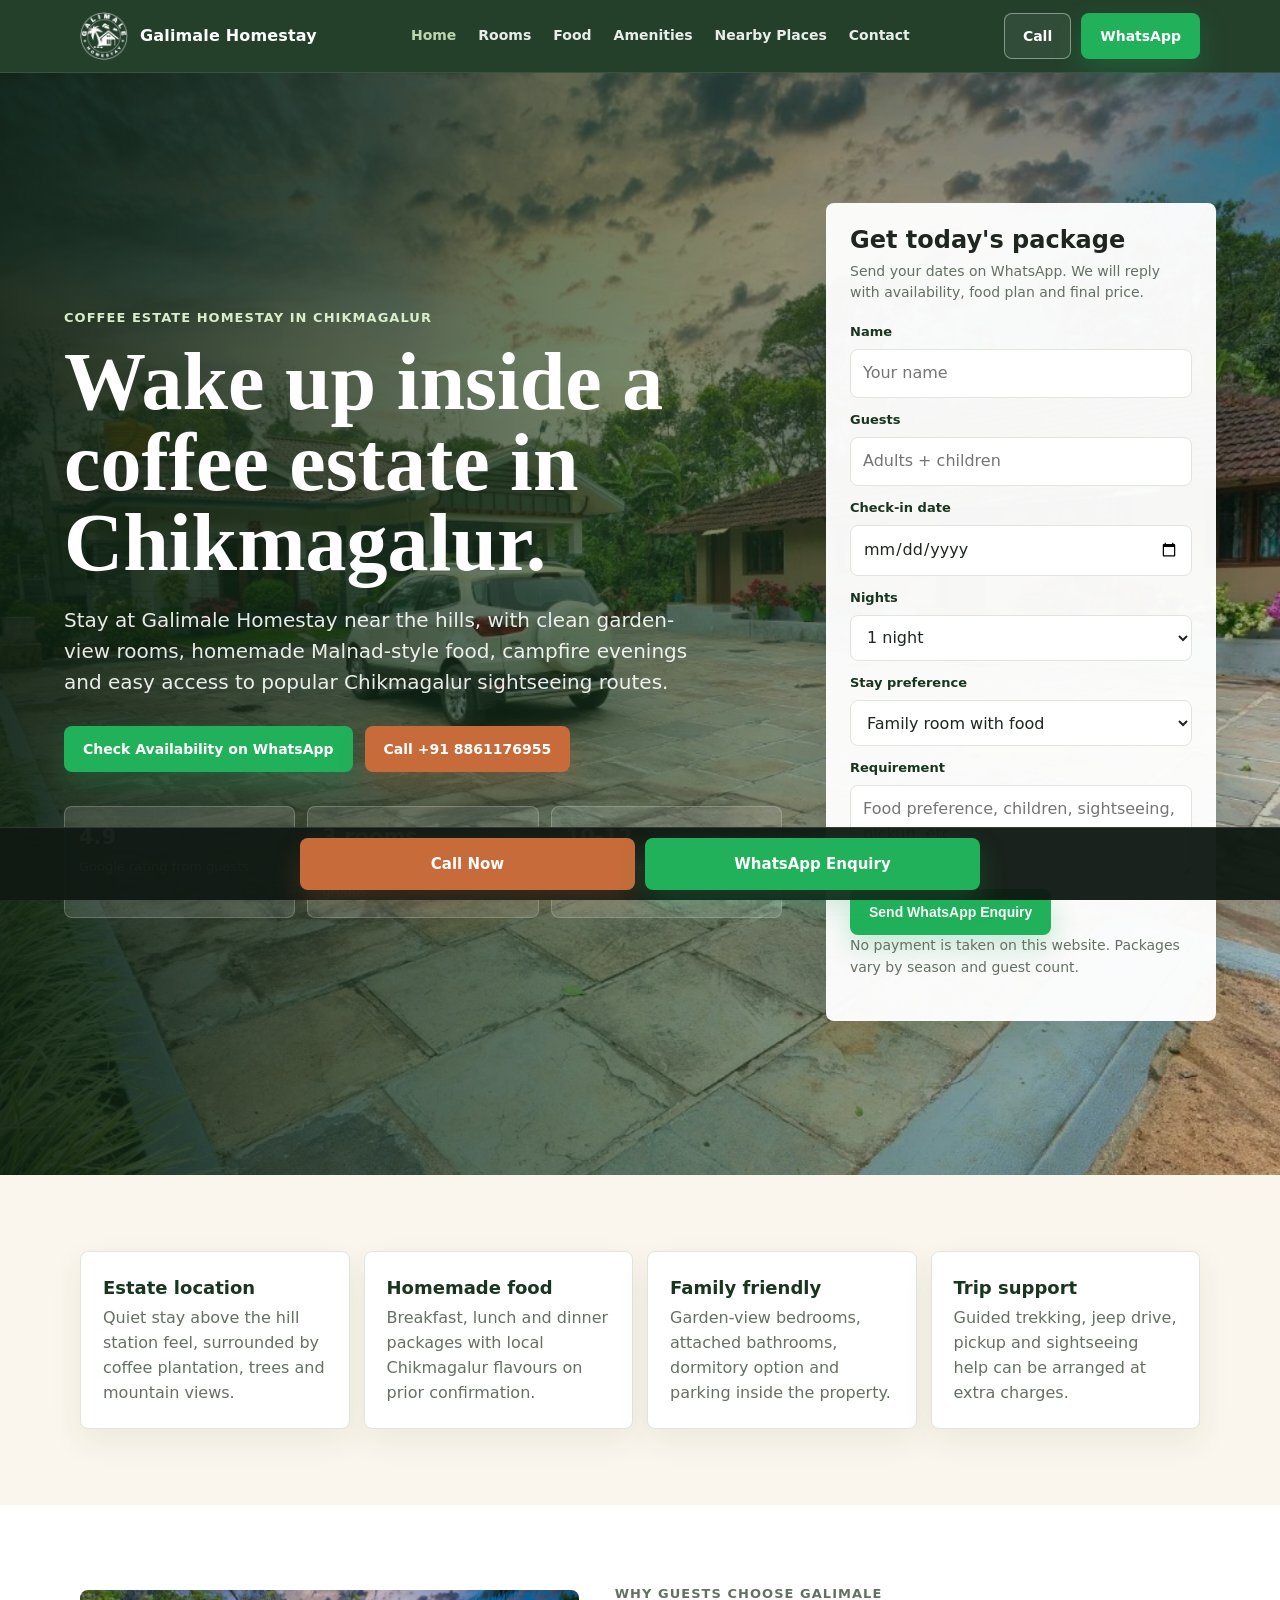
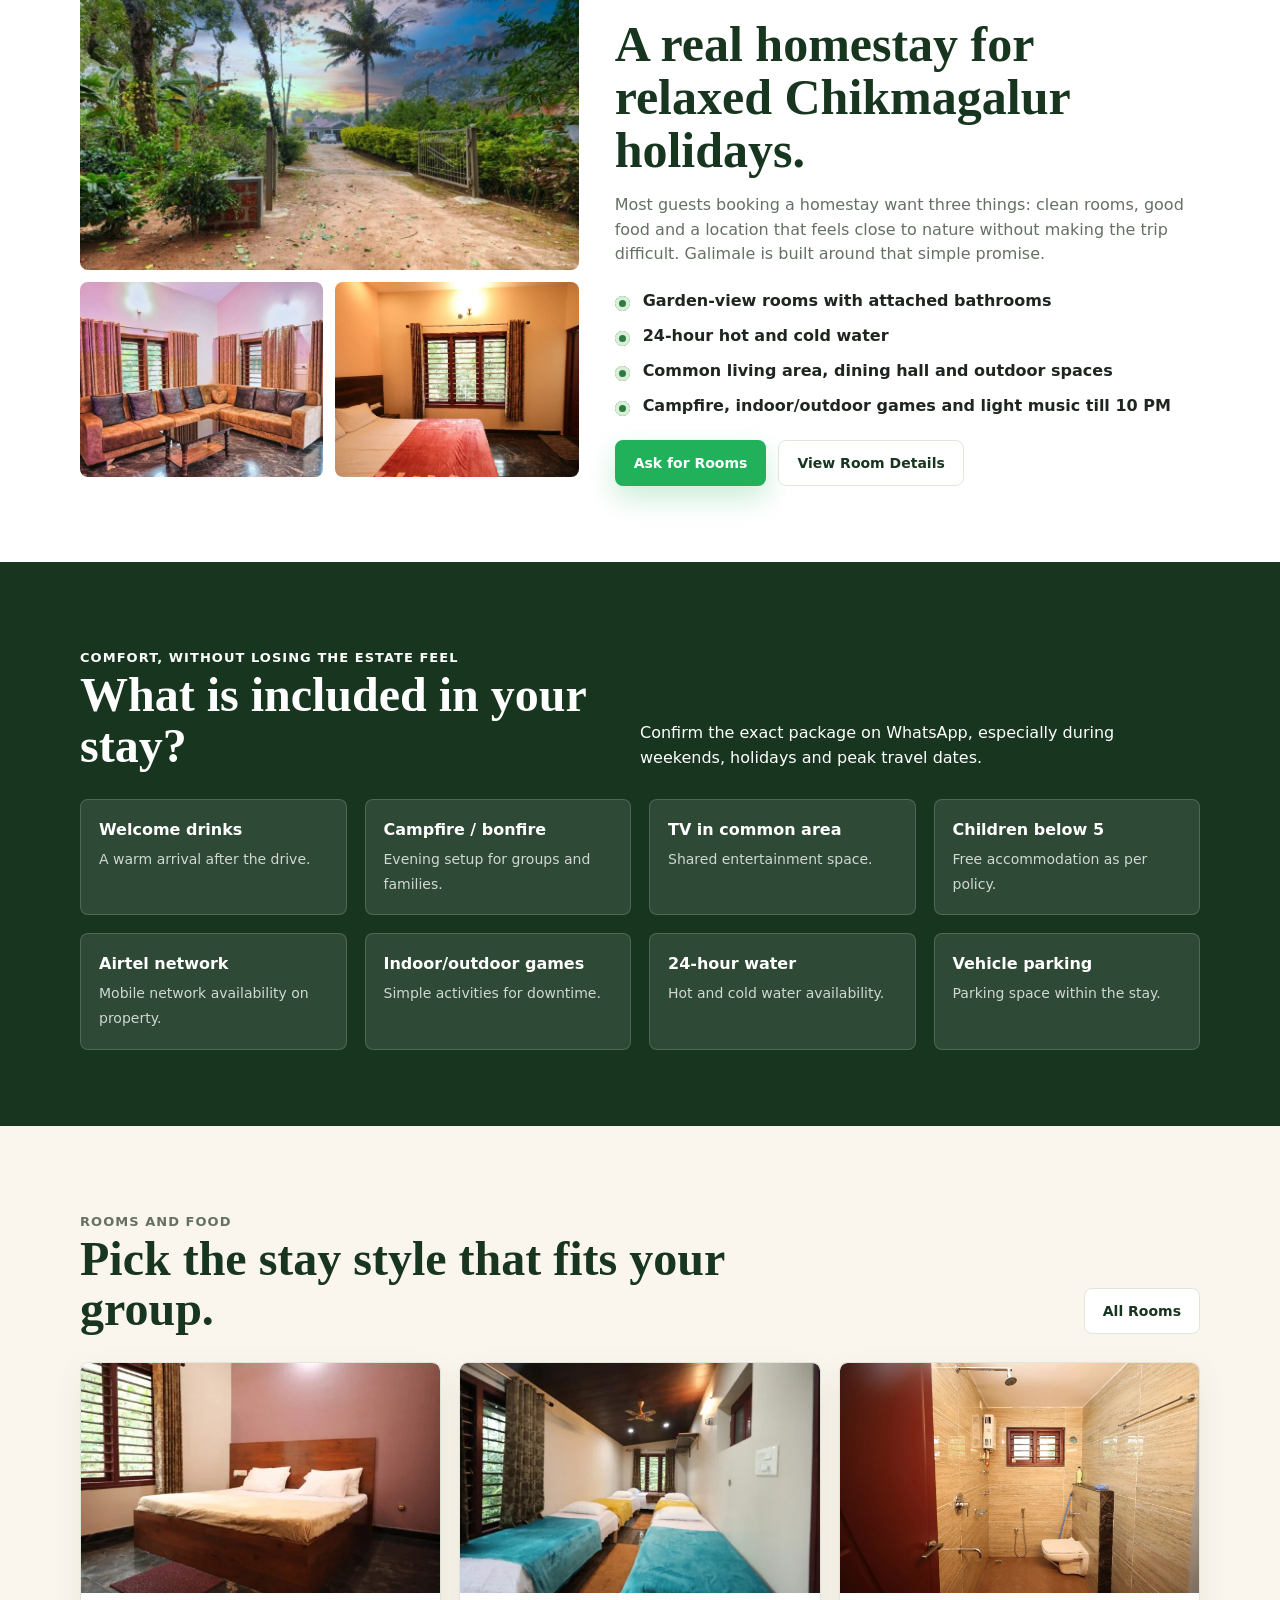
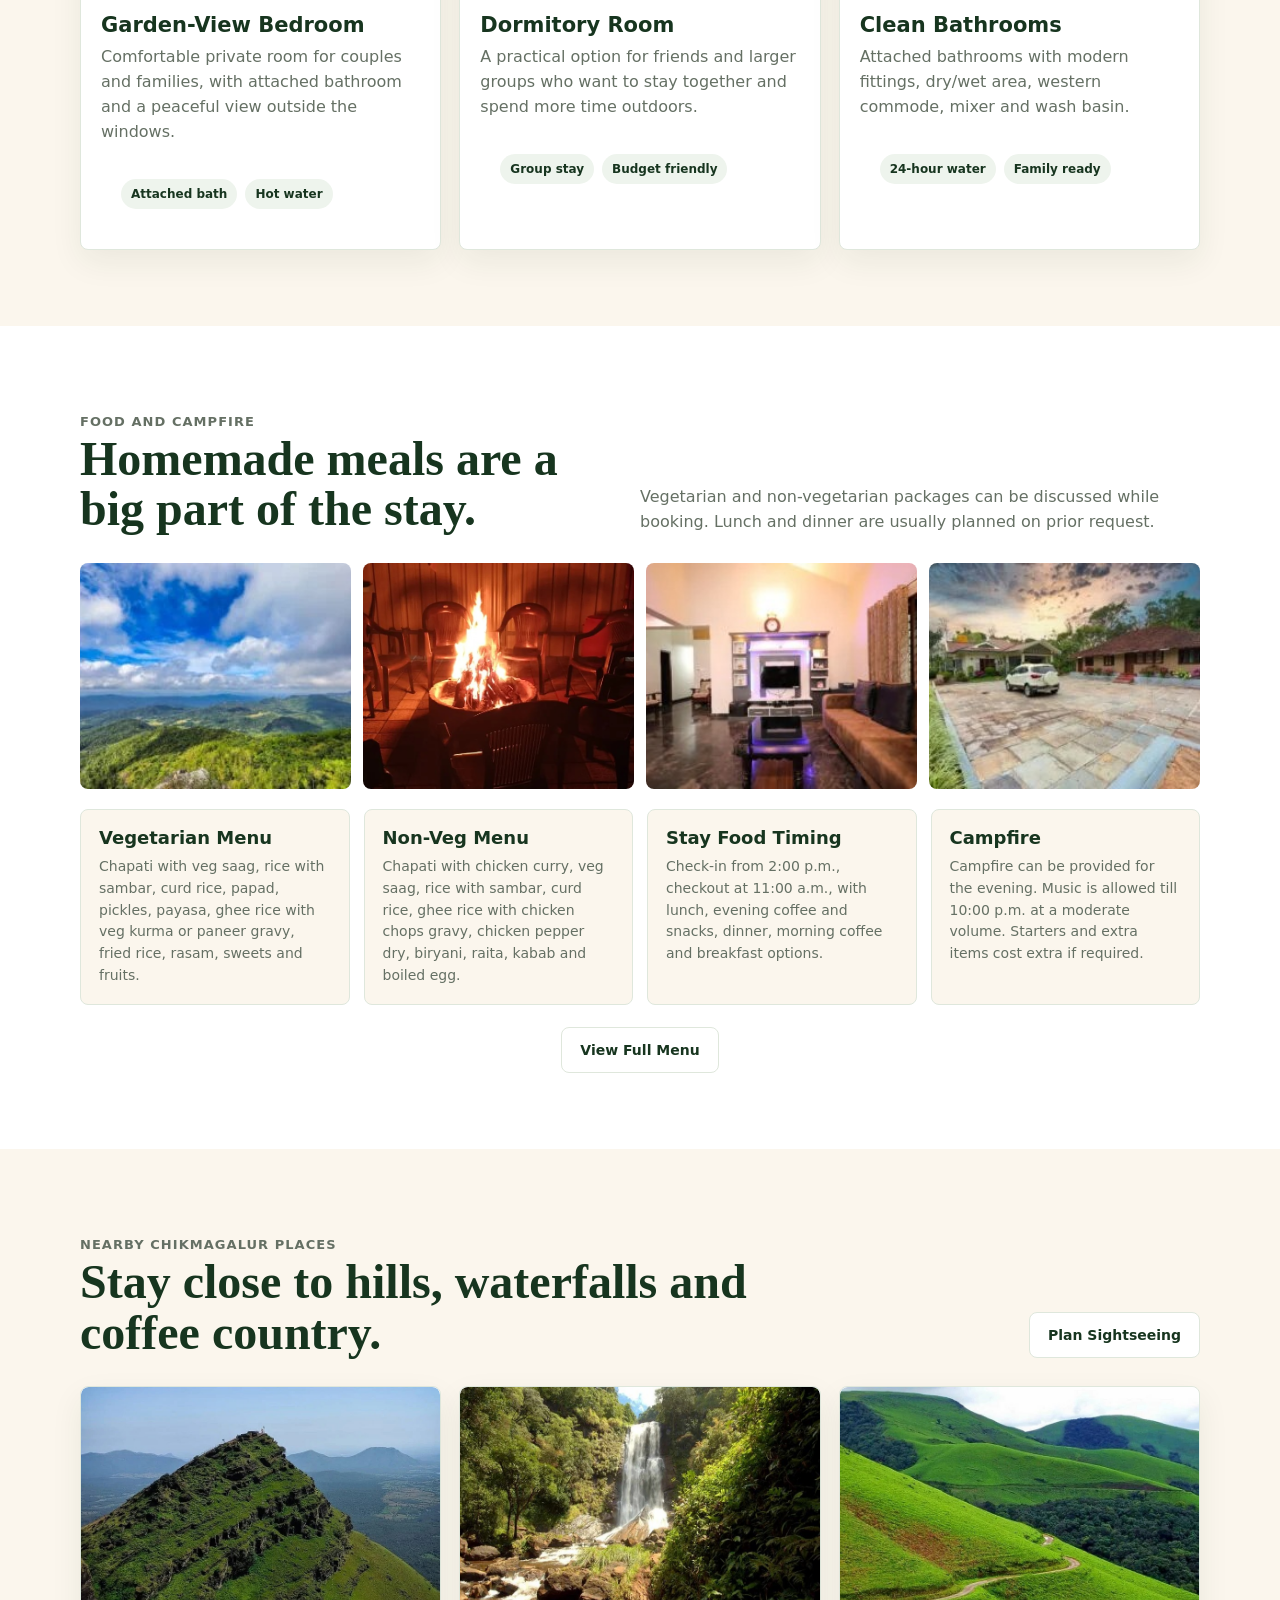
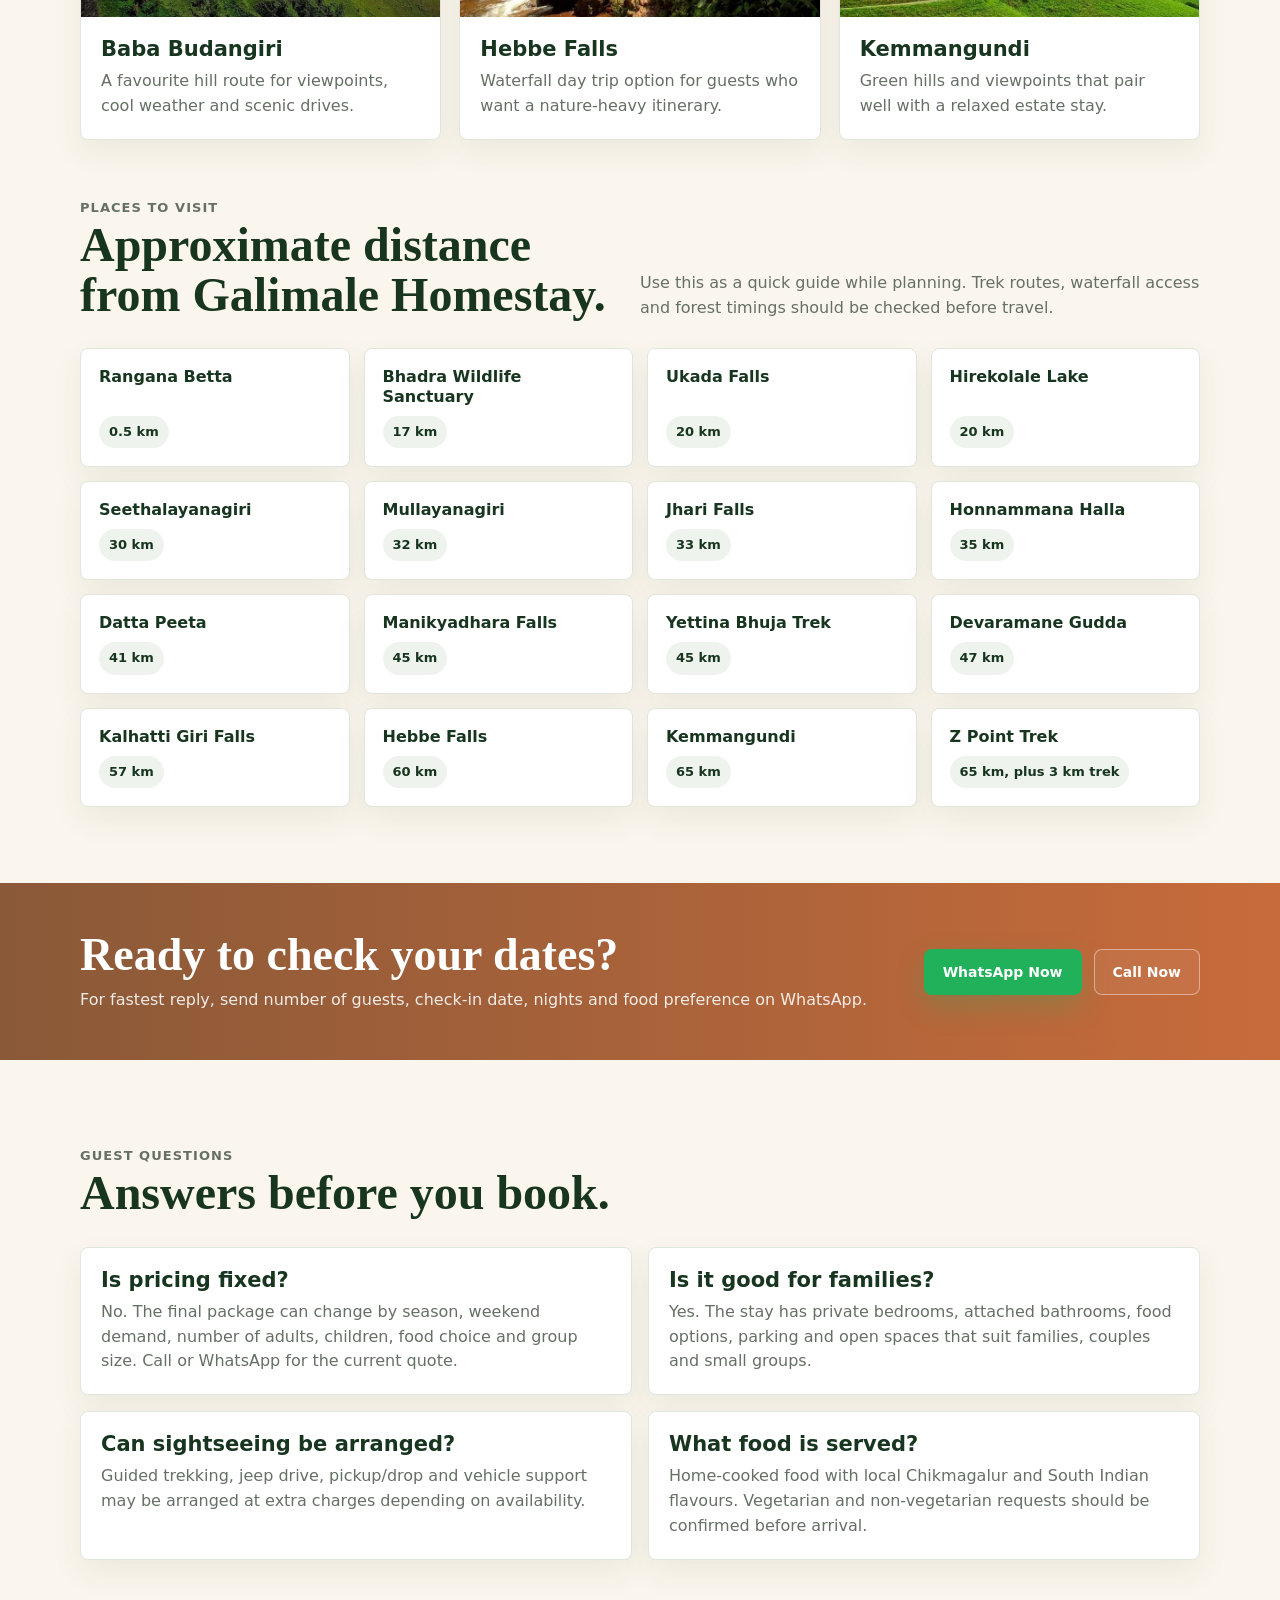
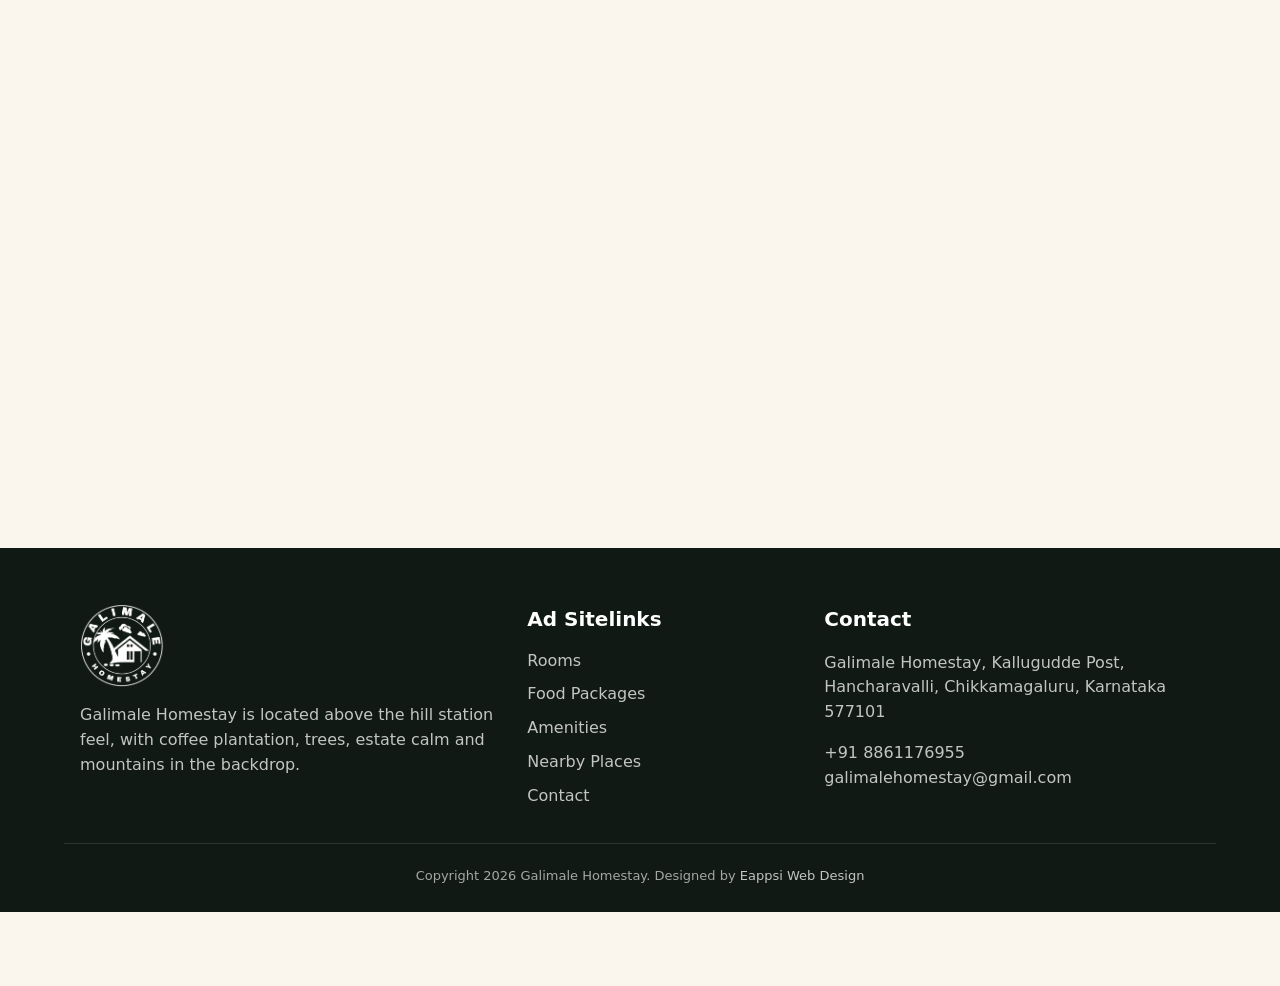
==== commit e62f7acf: "copy" ====
--- a/index.html
+++ b/index.html
@@ -276,7 +276,7 @@
       <div><h3>Ad Sitelinks</h3><ul><li><a href="rooms.html">Rooms</a></li><li><a href="food.html">Food Packages</a></li><li><a href="amenities.html">Amenities</a></li><li><a href="places.html">Nearby Places</a></li><li><a href="contact.html">Contact</a></li></ul></div>
       <div><h3>Contact</h3><p>Galimale Homestay, Kallugudde Post, Hancharavalli, Chikkamagaluru, Karnataka 577101</p><p><a href="tel:+918861176955">+91 8861176955</a><br><a href="mailto:galimalehomestay@gmail.com">galimalehomestay@gmail.com</a></p></div>
     </div>
-    <div class="container copyright">Copyright 2026 Galimale Homestay. Static website ready for GitHub Pages.</div>
+    <div class="container copyright">Copyright 2026 Galimale Homestay. Designed by <a href="https://eappsi.com" target="_blank">Eappsi Web Design</a></div>
   </footer>
 
   <div class="sticky-contact" aria-label="Sticky contact actions"><div class="sticky-inner"><a class="btn btn-call" href="tel:+918861176955">Call Now</a><a class="btn btn-primary" data-default-whatsapp href="#">WhatsApp Enquiry</a></div></div>
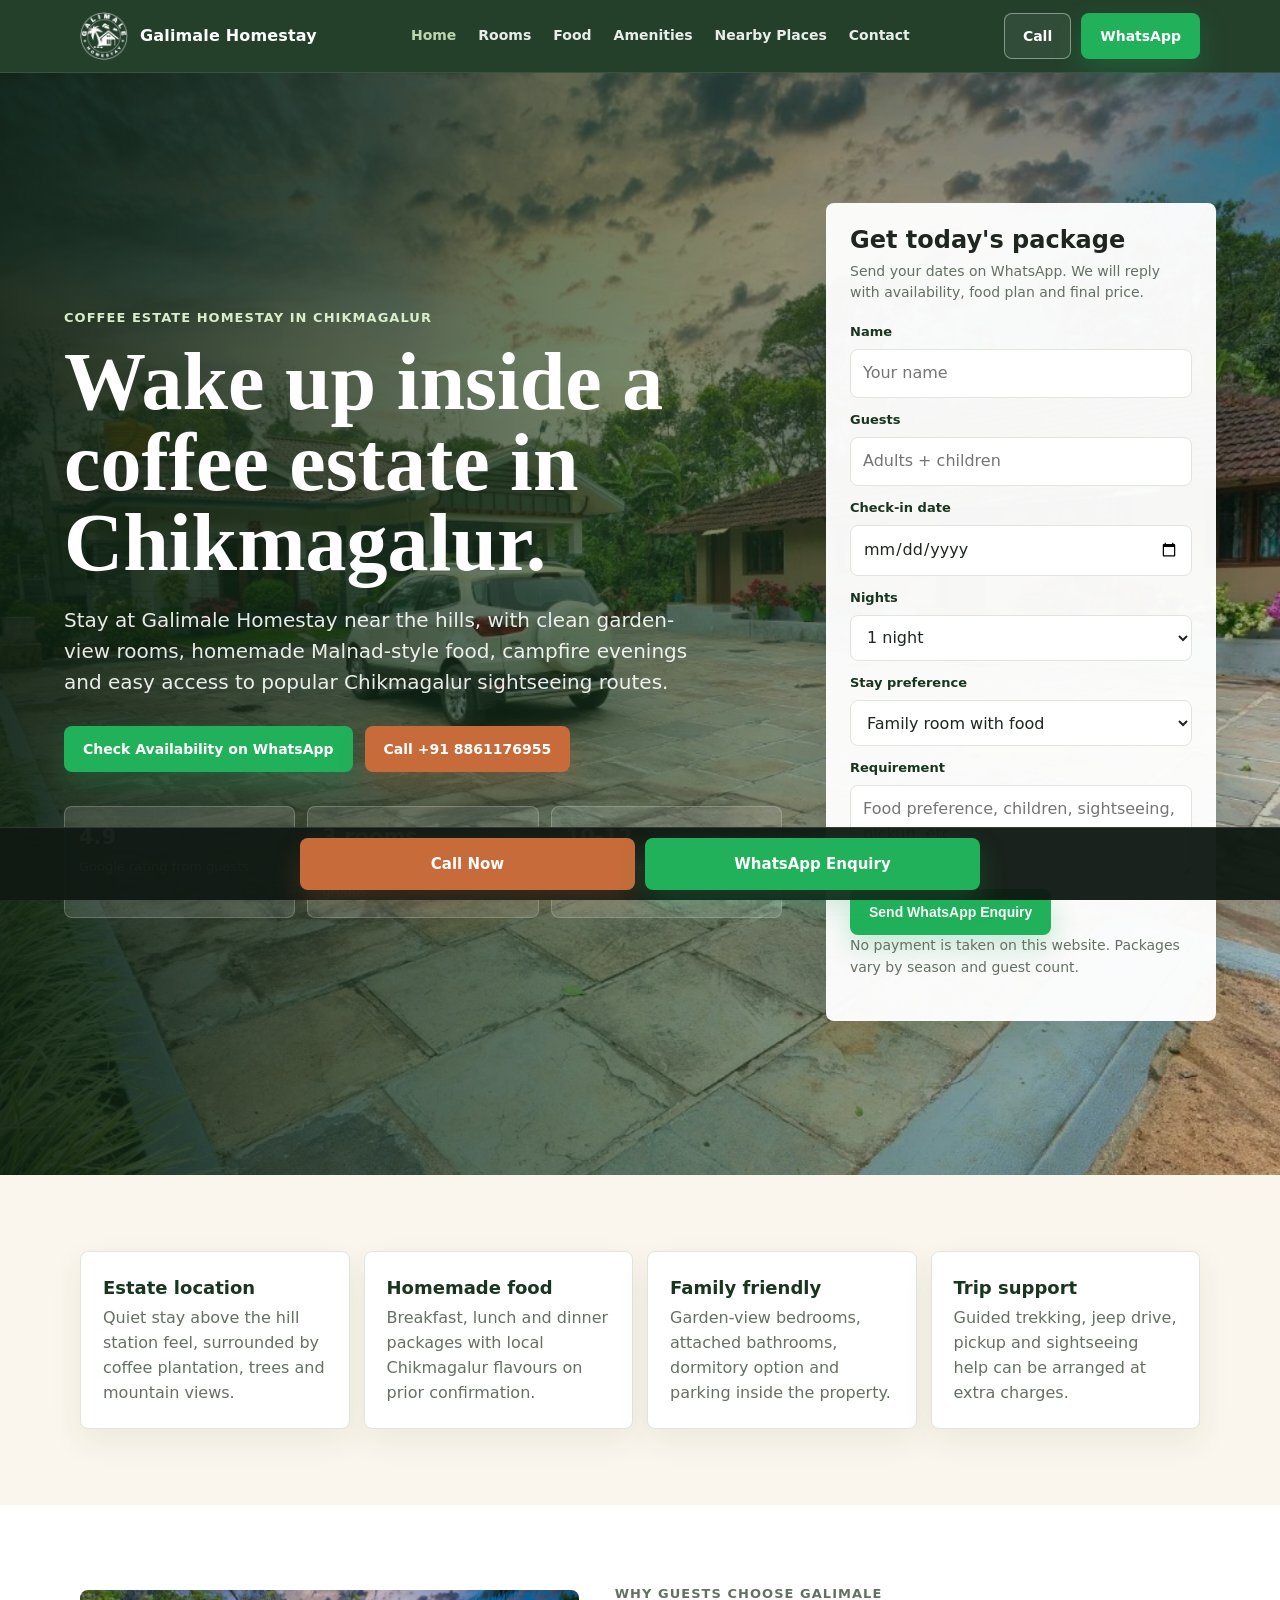
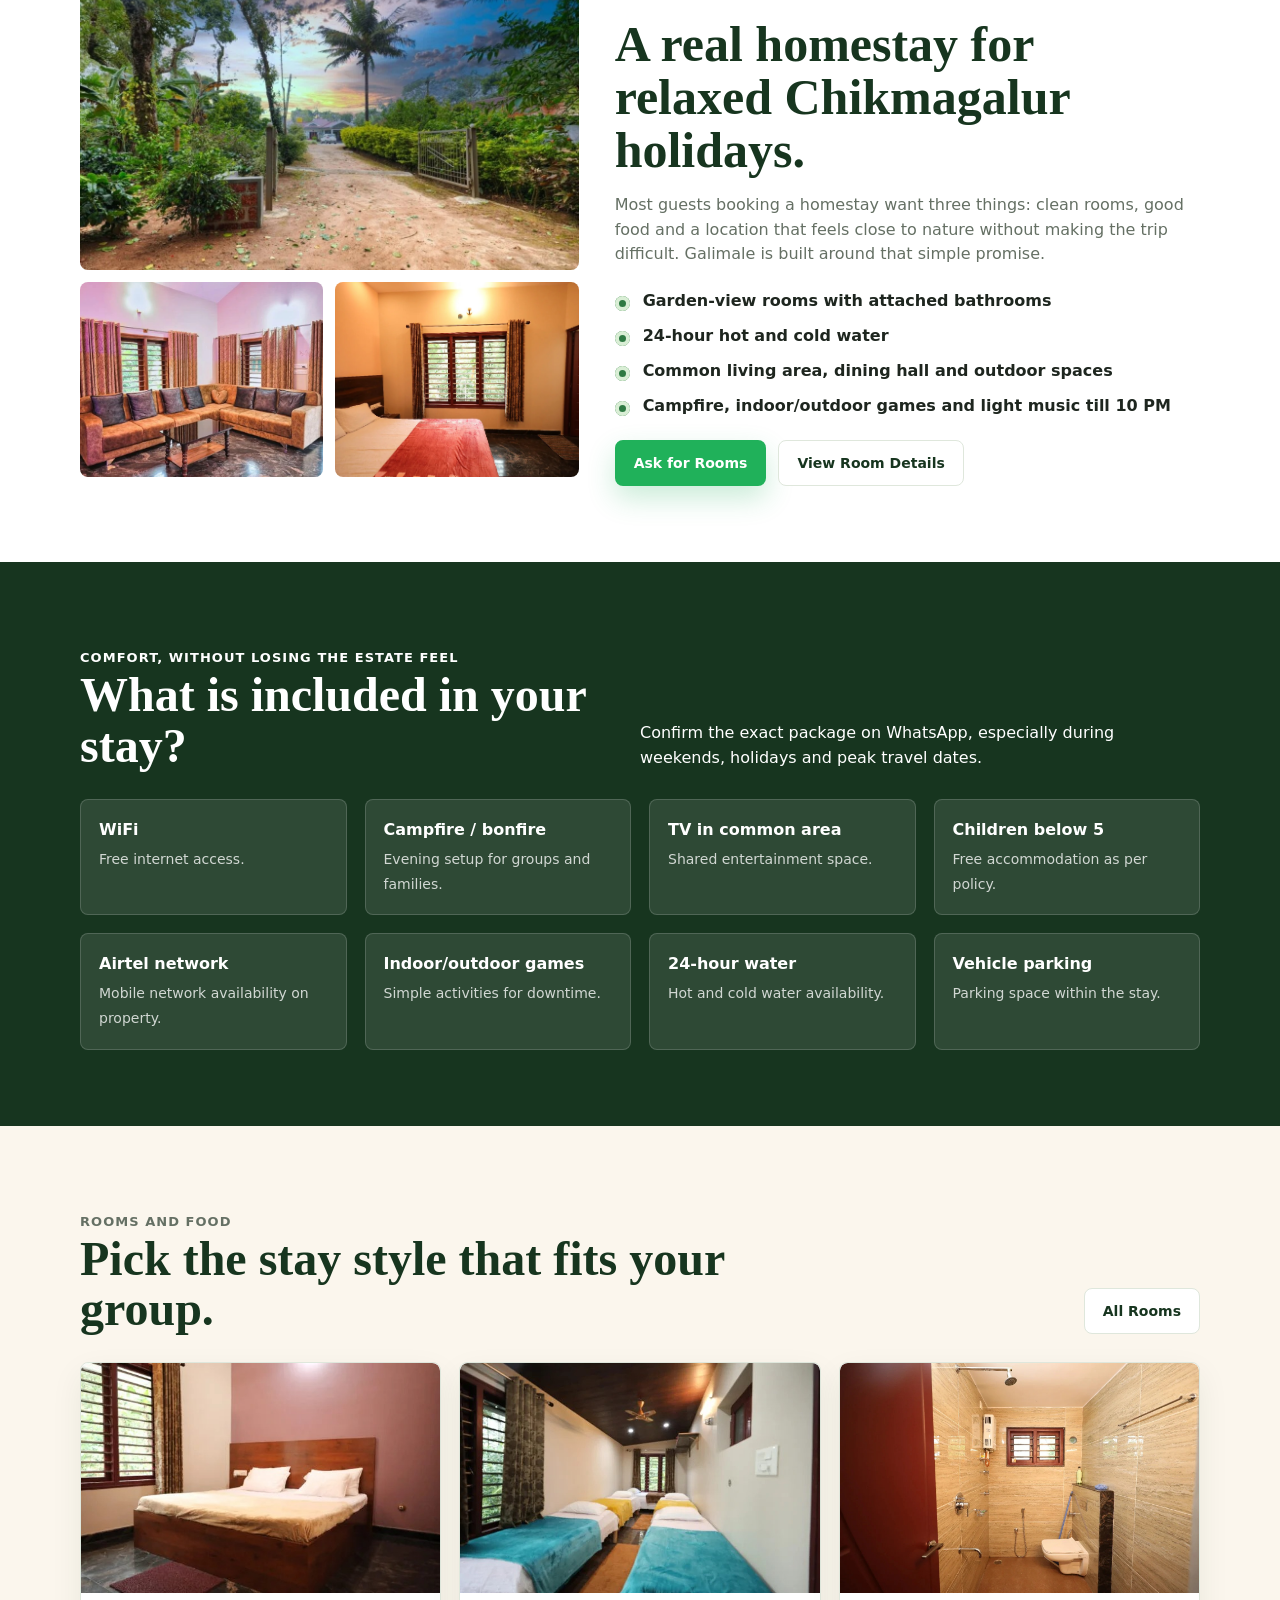
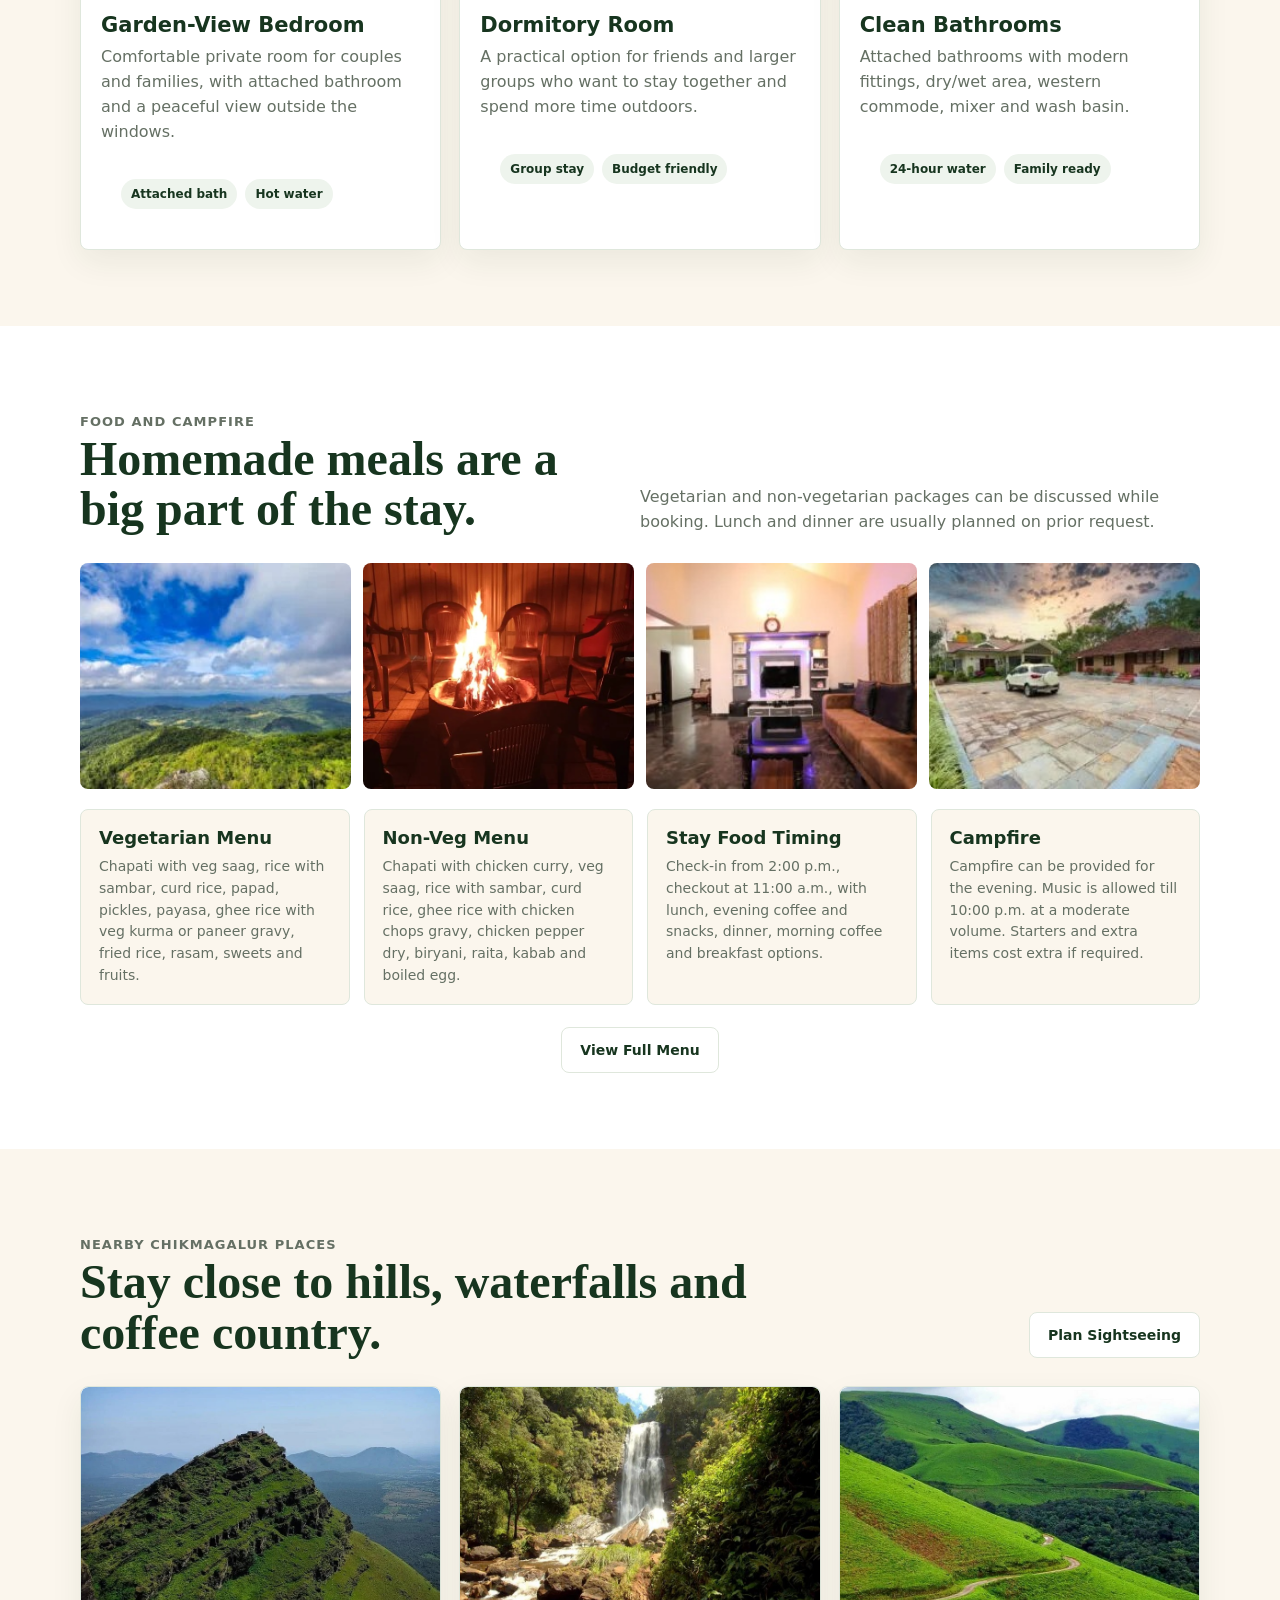
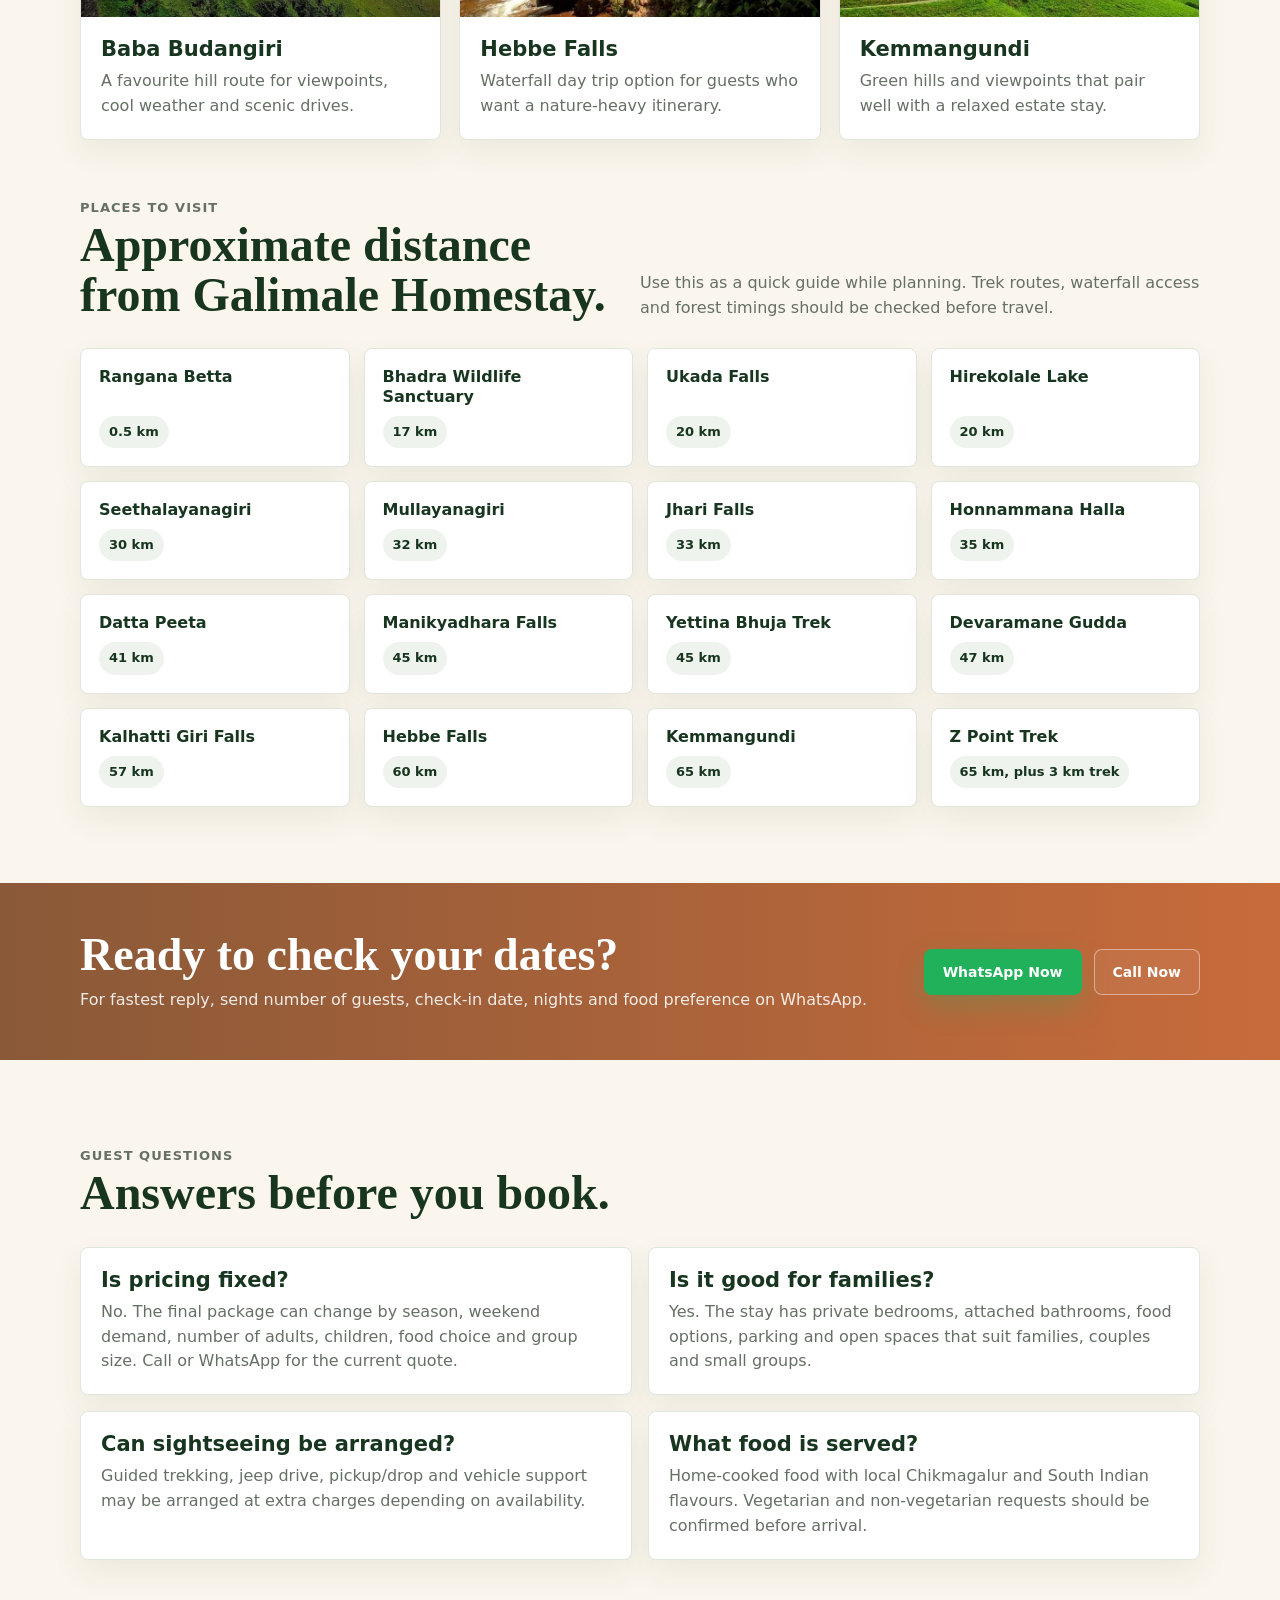
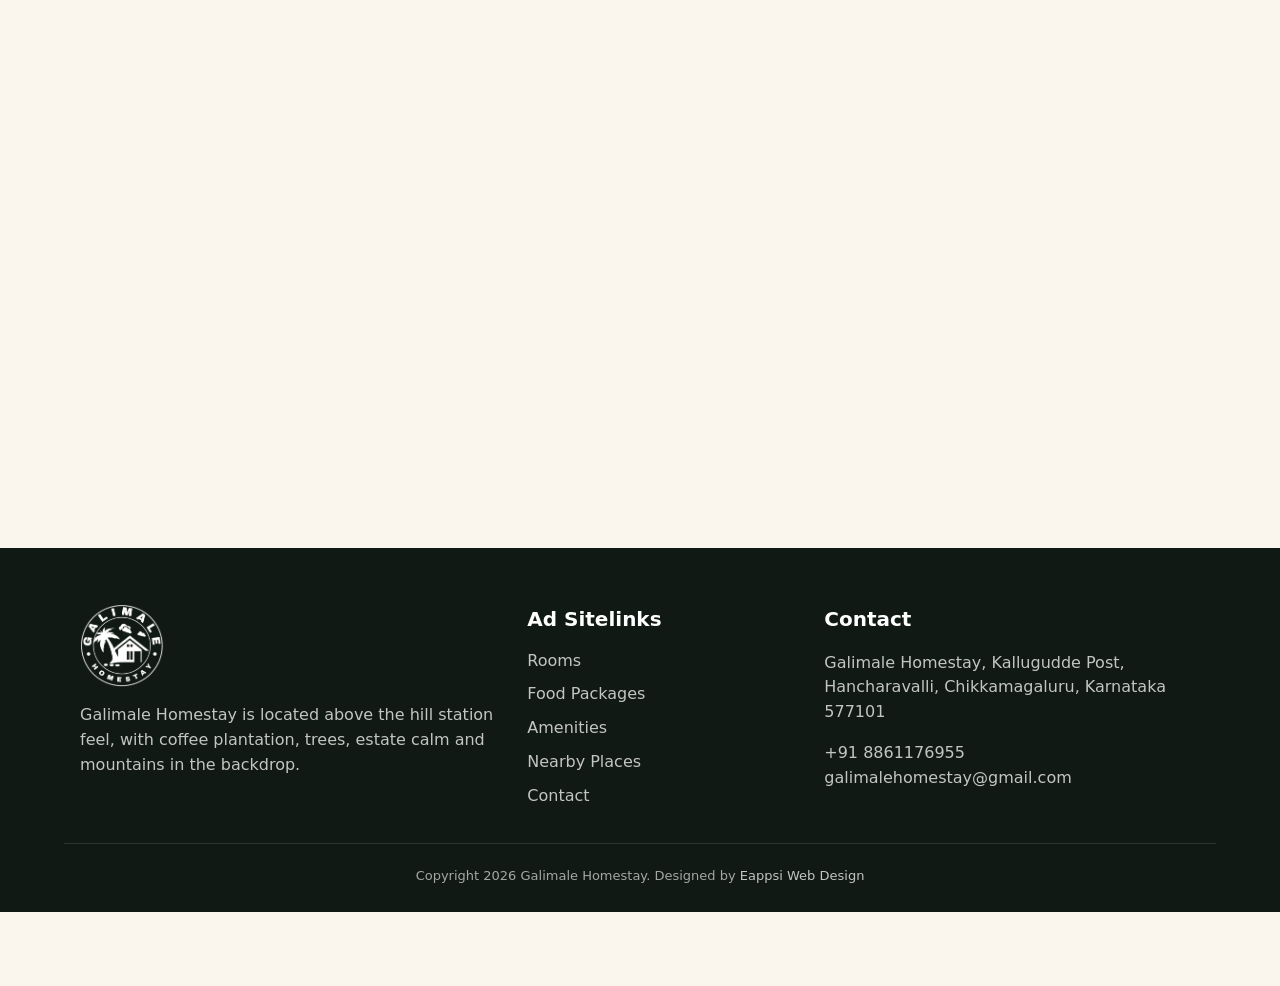
==== commit 4eb2de08: "copy" ====
--- a/index.html
+++ b/index.html
@@ -130,7 +130,7 @@
           <p>Confirm the exact package on WhatsApp, especially during weekends, holidays and peak travel dates.</p>
         </div>
         <div class="amenity-grid">
-          <div class="amenity"><b>Welcome drinks</b><span>A warm arrival after the drive.</span></div>
+          <div class="amenity"><b>WiFi</b><span>Free internet access.</span></div>
           <div class="amenity"><b>Campfire / bonfire</b><span>Evening setup for groups and families.</span></div>
           <div class="amenity"><b>TV in common area</b><span>Shared entertainment space.</span></div>
           <div class="amenity"><b>Children below 5</b><span>Free accommodation as per policy.</span></div>
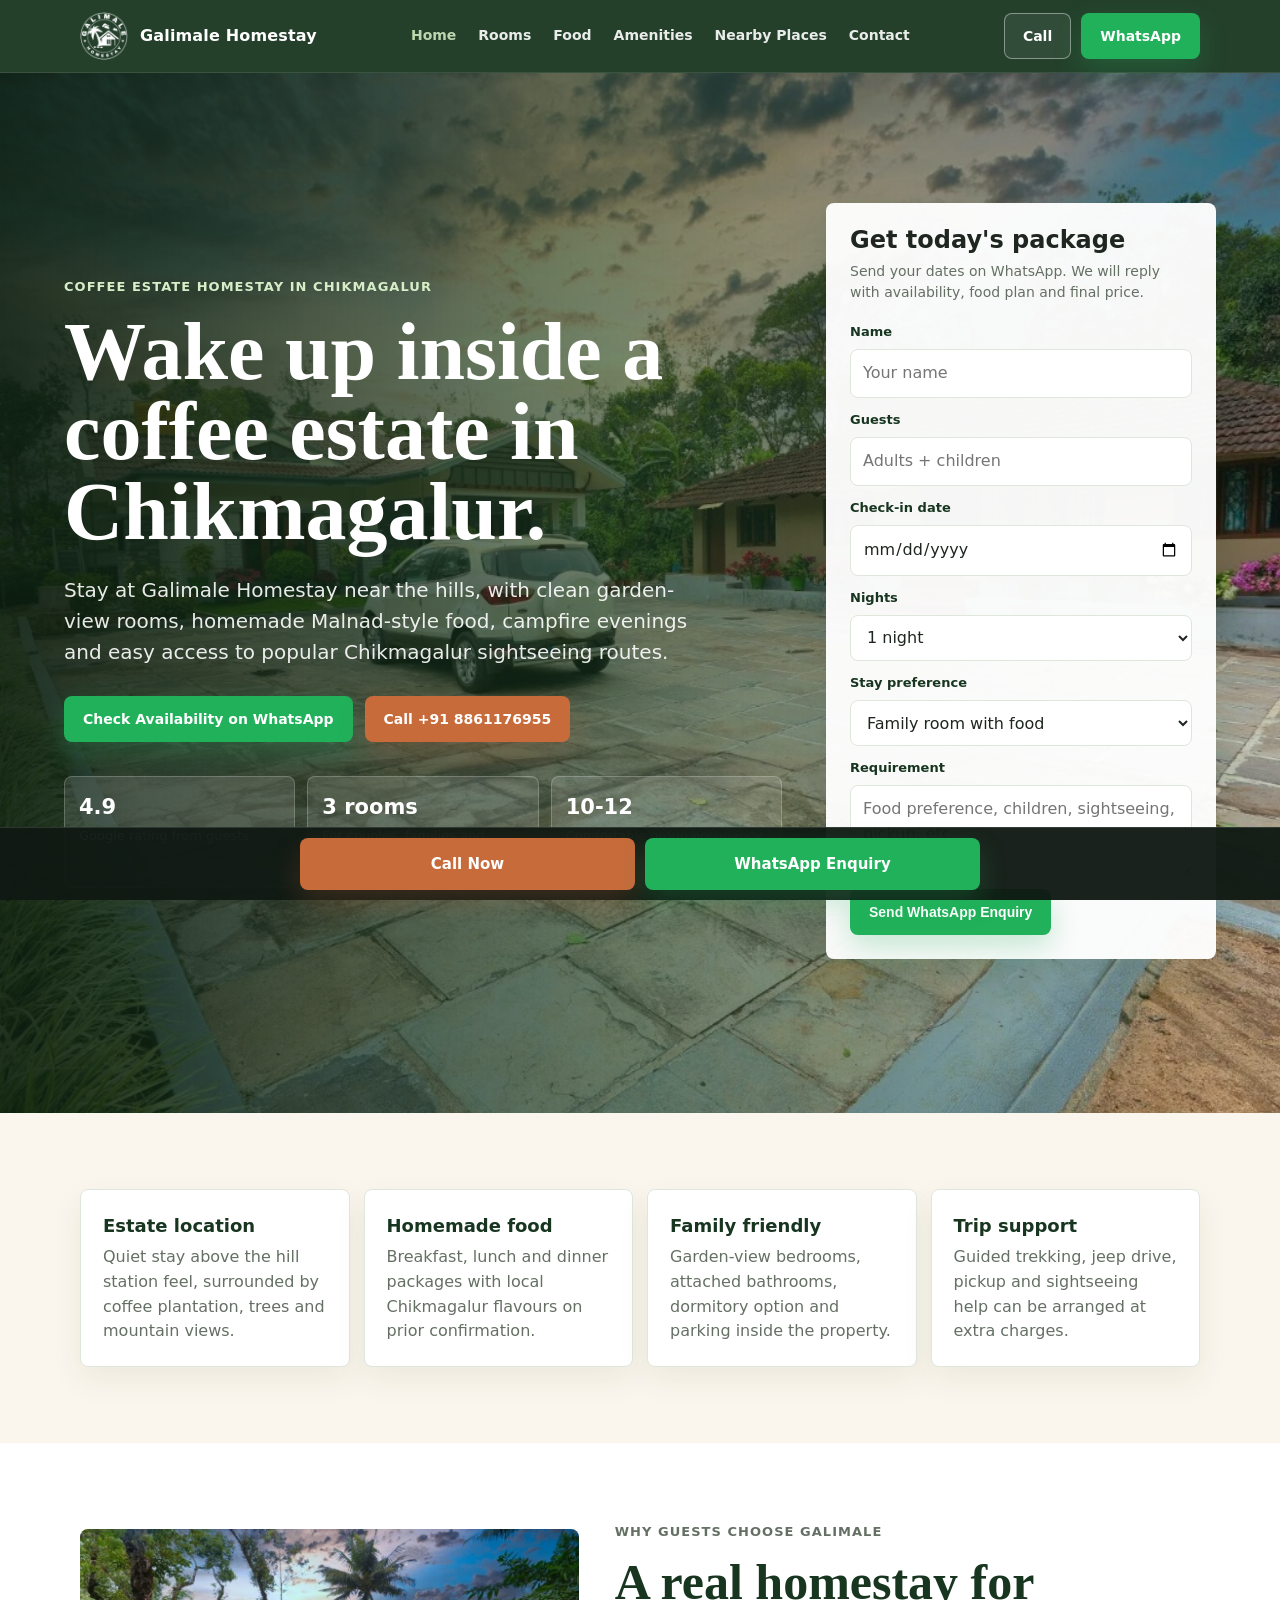
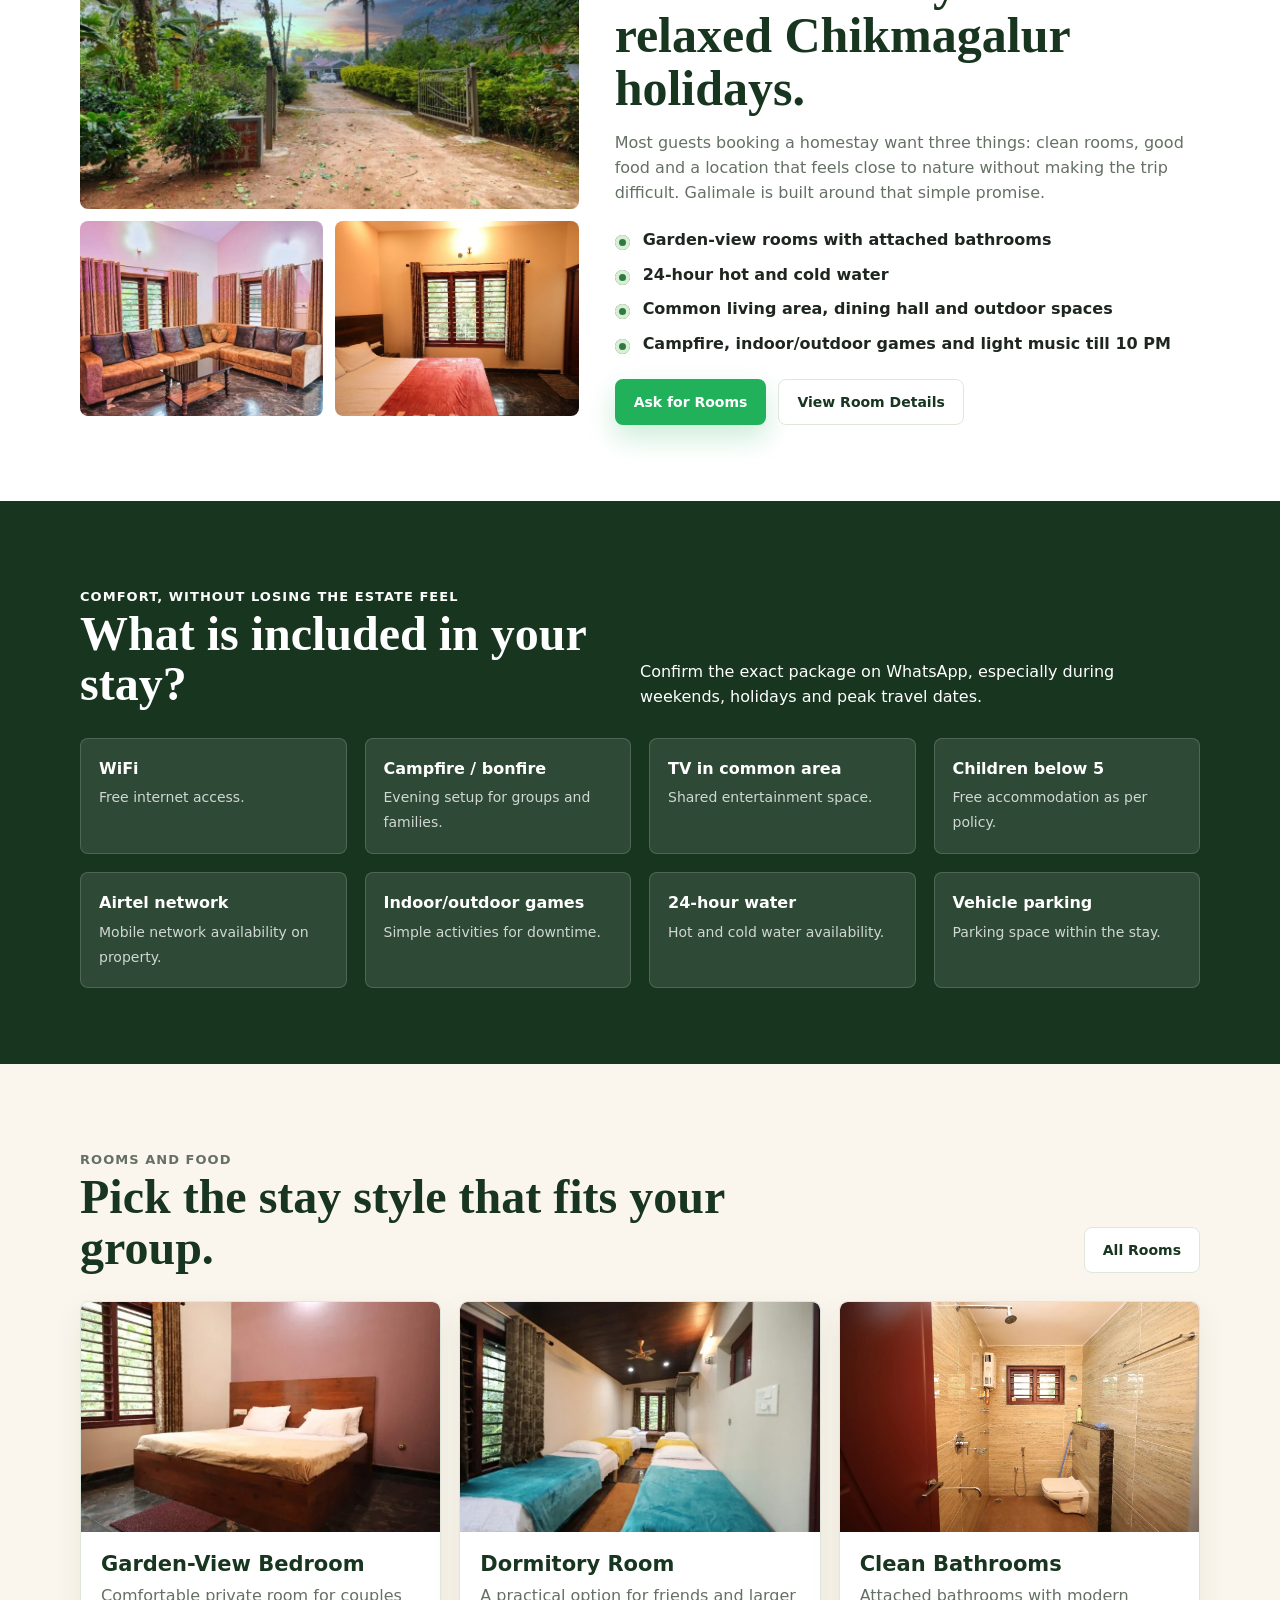
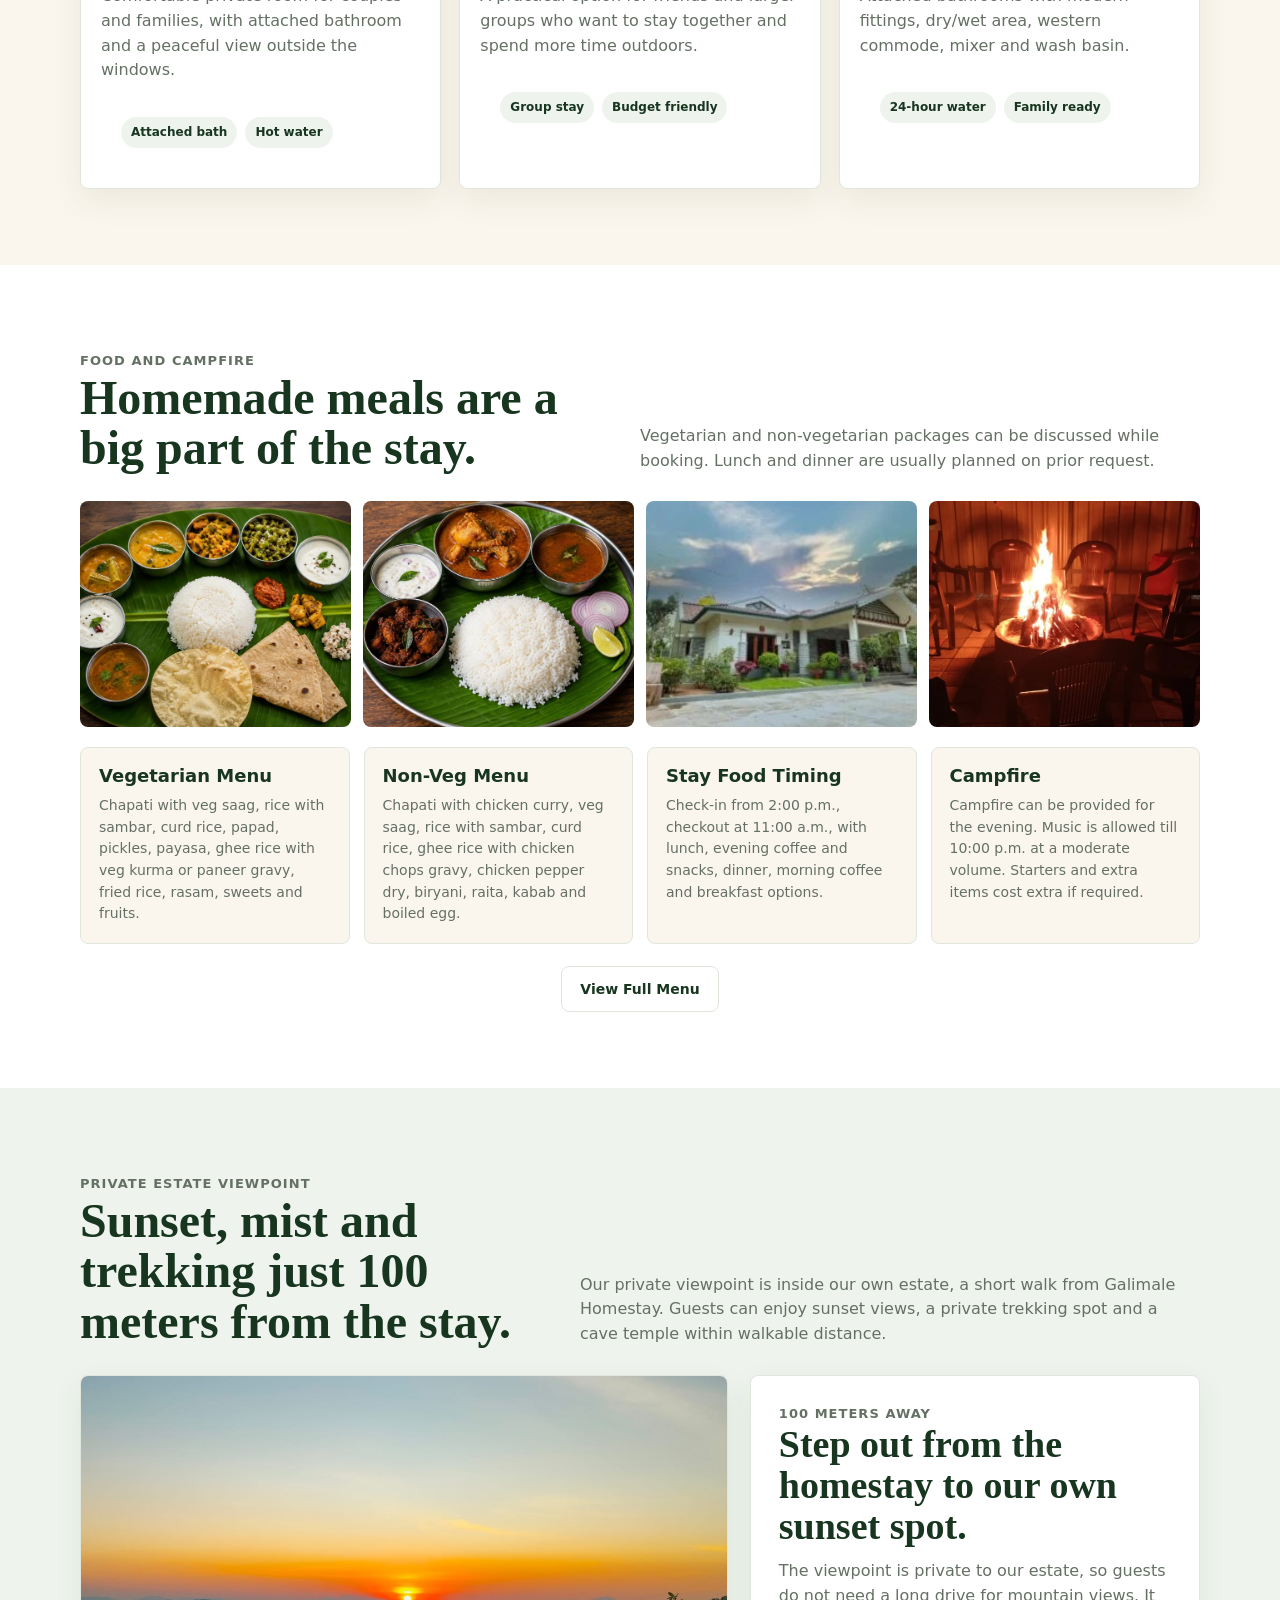
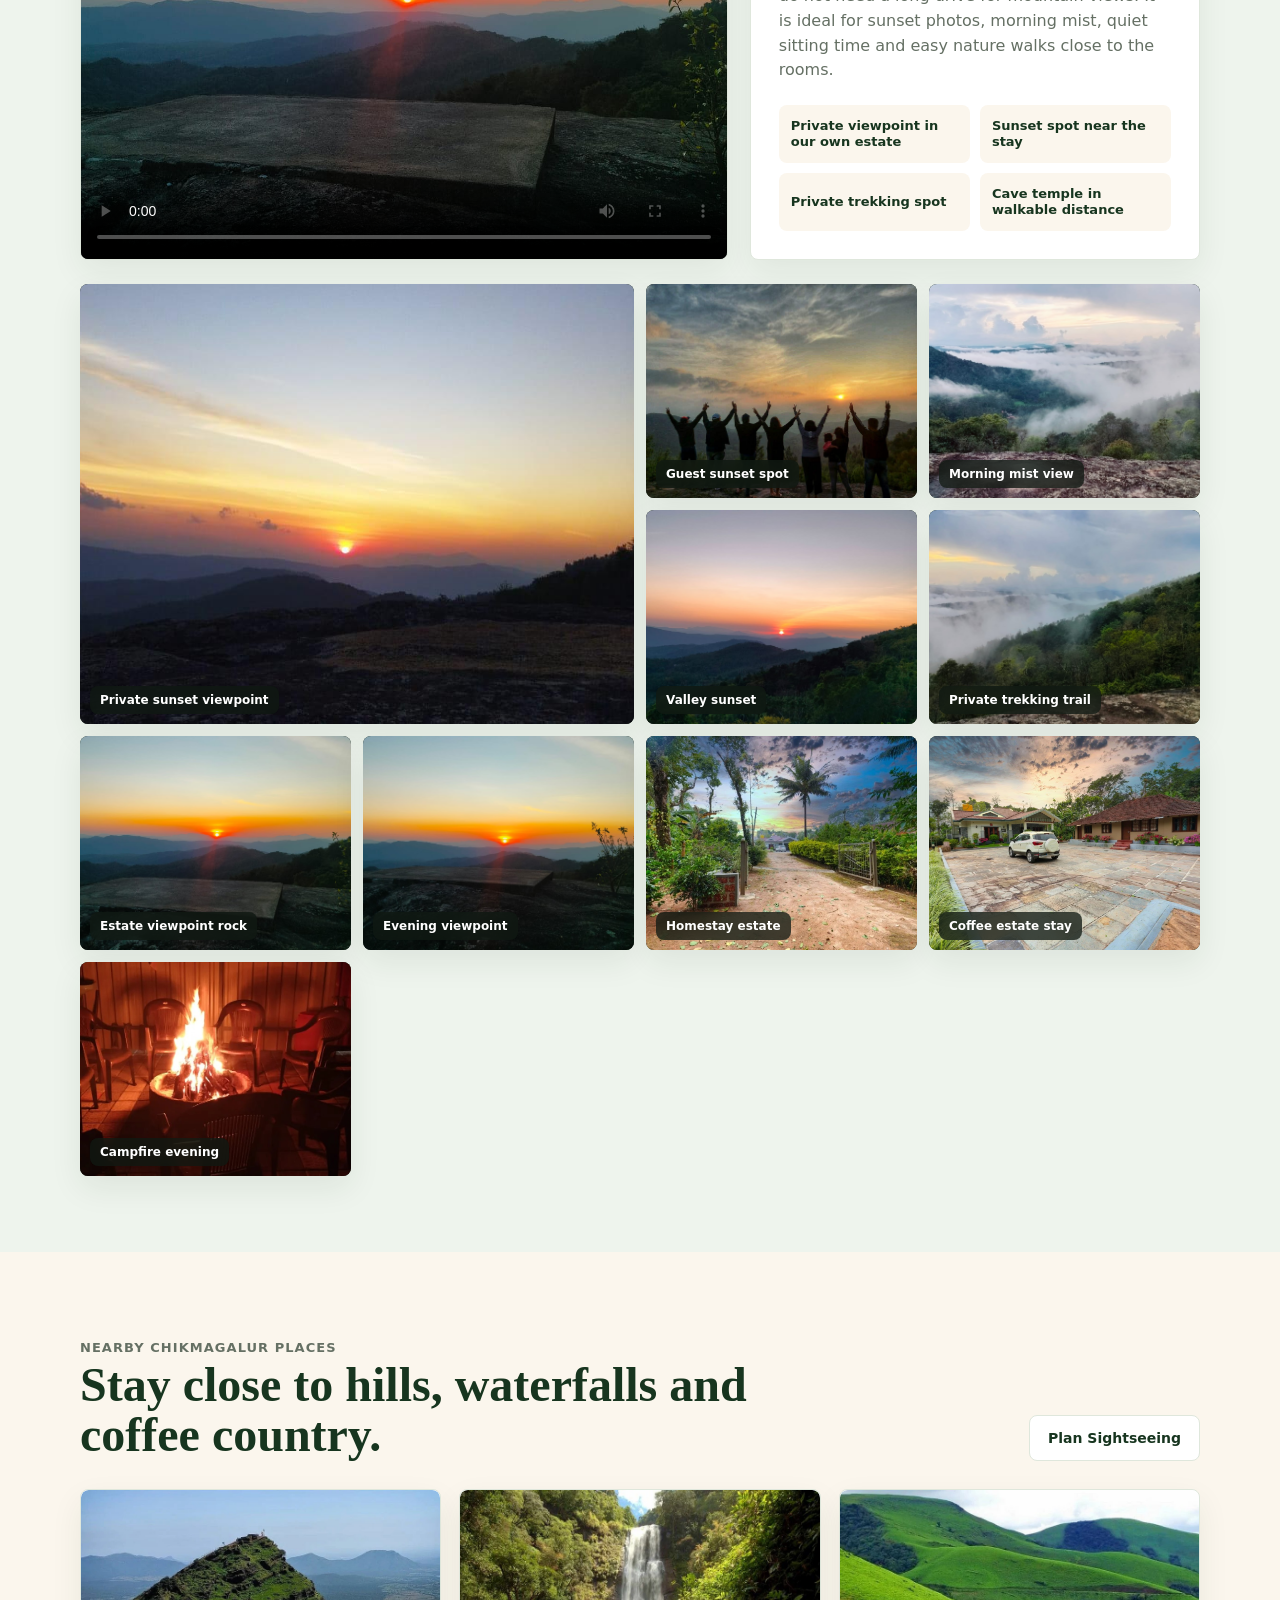
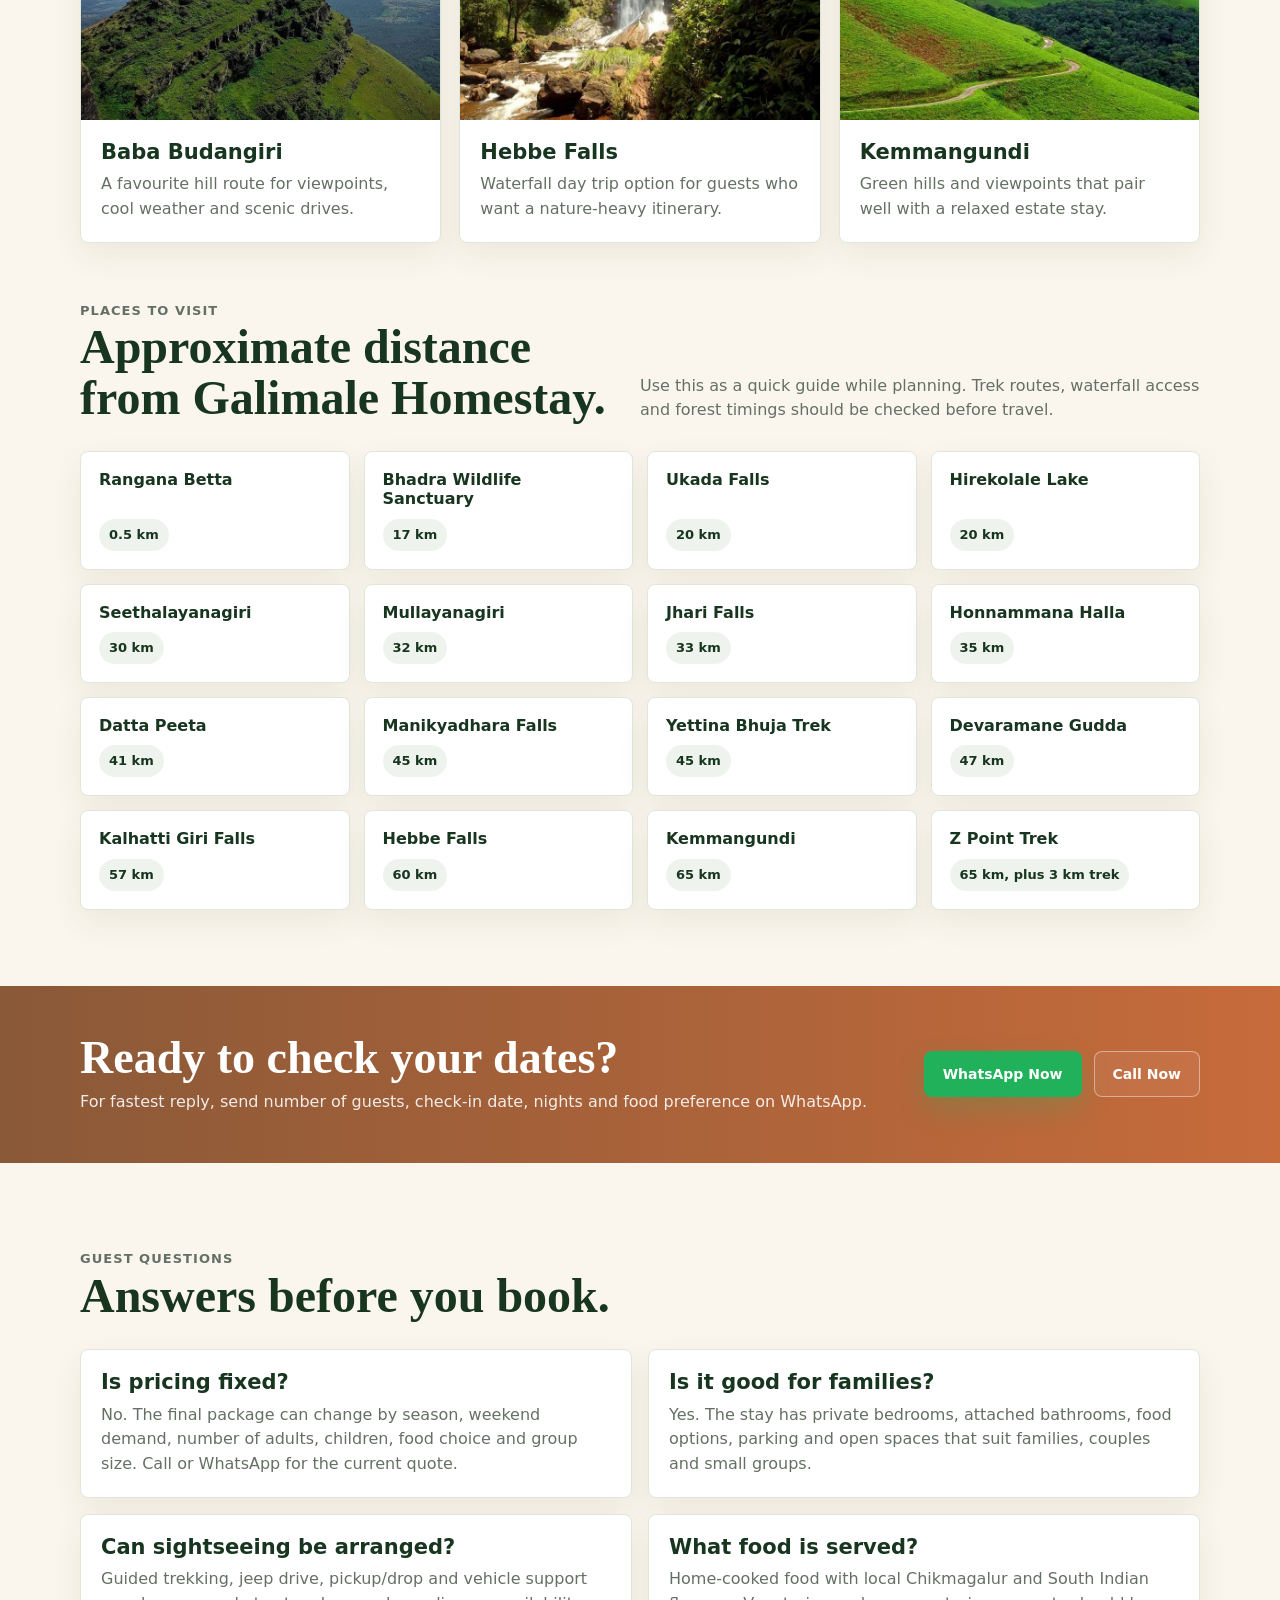
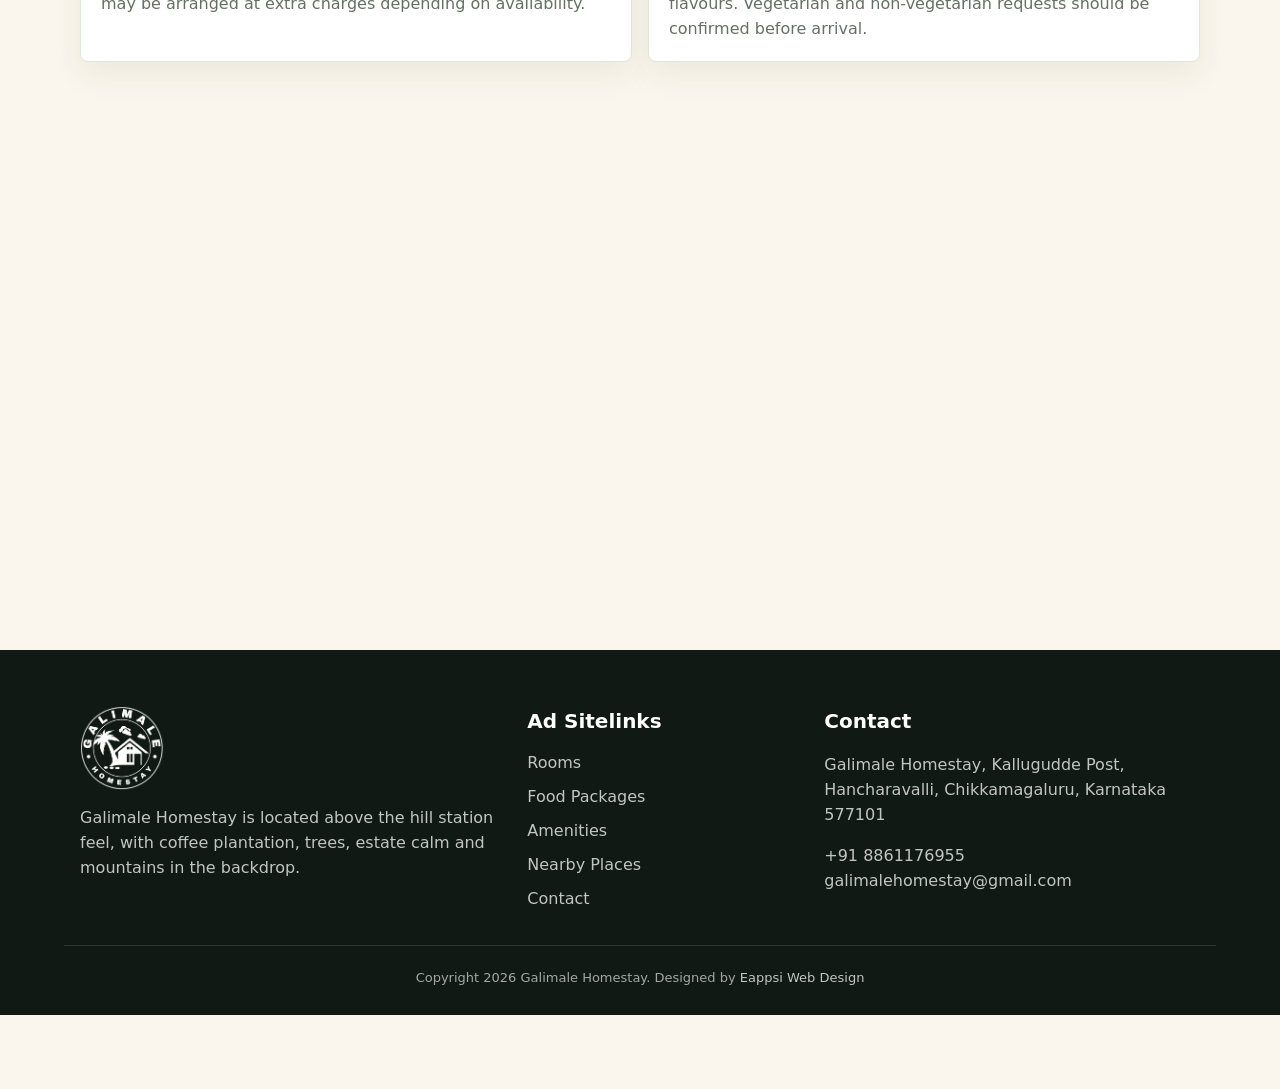
==== commit 77204008: "image and videos" ====
--- a/index.html
+++ b/index.html
@@ -6,7 +6,7 @@
   <title>Galimale Homestay Chikmagalur | Coffee Estate Stay With Food, Rooms and Campfire</title>
   <meta name="description" content="Book Galimale Homestay in Chikmagalur for garden-view rooms, dormitory stay, homemade food, campfire, parking and nearby sightseeing support. Call or WhatsApp for current packages.">
   <link rel="canonical" href="https://galimalehomestay.in/">
-  <link rel="stylesheet" href="css/styles.css?v=5">
+  <link rel="stylesheet" href="css/styles.css?v=6">
   <script type="application/ld+json">
   {
     "@context": "https://schema.org",
@@ -79,7 +79,7 @@
           <div class="field"><label for="room">Stay preference</label><select id="room" name="room"><option>Family room with food</option><option>Couple room</option><option>Dormitory / group stay</option><option>Best available package</option></select></div>
           <div class="field"><label for="message">Requirement</label><textarea id="message" name="message" placeholder="Food preference, children, sightseeing, pickup, etc."></textarea></div>
           <button class="btn btn-primary" type="submit">Send WhatsApp Enquiry</button>
-          <p class="form-note">No payment is taken on this website. Packages vary by season and guest count.</p>
+          
         </form>
       </div>
     </section>
@@ -178,10 +178,10 @@
           <p>Vegetarian and non-vegetarian packages can be discussed while booking. Lunch and dinner are usually planned on prior request.</p>
         </div>
         <div class="food-strip">
-          <img src="imgi_53_WhatsApp-Image-2021-12-07-at-12.54.40-PM-300x200.jpg" alt="Homemade food served at Galimale Homestay">
-          <img src="imgi_32_WhatsApp-Image-2023-11-04-at-1.57.48-PM.jpg" alt="Campfire at Galimale Homestay">
-          <img src="imgi_44_WhatsApp-Image-2021-12-07-at-2.11.25-PM-3-300x200.jpg" alt="Living area at Galimale Homestay">
-          <img src="imgi_50_WhatsApp-Image-2021-12-09-at-1.47.49-PM-2-300x200.jpg" alt="Courtyard and parking at Galimale Homestay">
+          <img src="veg.jpg" alt="Homemade food served at Galimale Homestay">
+          <img src="non-veg.jpg" alt="Campfire at Galimale Homestay">
+          <img src="stay.jpg" alt="Living area at Galimale Homestay">
+          <img src="firecamp.jpg" alt="Courtyard and parking at Galimale Homestay">
         </div>
         <div class="home-detail-grid">
           <div class="home-detail-card"><h3>Vegetarian Menu</h3><p>Chapati with veg saag, rice with sambar, curd rice, papad, pickles, payasa, ghee rice with veg kurma or paneer gravy, fried rice, rasam, sweets and fruits.</p></div>
@@ -190,6 +190,49 @@
           <div class="home-detail-card"><h3>Campfire</h3><p>Campfire can be provided for the evening. Music is allowed till 10:00 p.m. at a moderate volume. Starters and extra items cost extra if required.</p></div>
         </div>
         <div class="section-link"><a class="btn btn-soft" href="food.html">View Full Menu</a></div>
+      </div>
+    </section>
+
+    <section class="estate-viewpoint">
+      <div class="container">
+        <div class="section-head">
+          <div>
+            <p class="eyebrow">Private estate viewpoint</p>
+            <h2>Sunset, mist and trekking just 100 meters from the stay.</h2>
+          </div>
+          <p>Our private viewpoint is inside our own estate, a short walk from Galimale Homestay. Guests can enjoy sunset views, a private trekking spot and a cave temple within walkable distance.</p>
+        </div>
+        <div class="viewpoint-feature">
+          <div class="viewpoint-video">
+            <video controls preload="metadata" poster="viewpoint-sunset-platform.jpeg">
+              <source src="viewpoint-video.mp4" type="video/mp4">
+              Your browser does not support the video tag.
+            </video>
+          </div>
+          <div class="viewpoint-copy">
+            <p class="eyebrow">100 meters away</p>
+            <h3>Step out from the homestay to our own sunset spot.</h3>
+            <p>The viewpoint is private to our estate, so guests do not need a long drive for mountain views. It is ideal for sunset photos, morning mist, quiet sitting time and easy nature walks close to the rooms.</p>
+            <div class="viewpoint-points">
+              <span>Private viewpoint in our own estate</span>
+              <span>Sunset spot near the stay</span>
+              <span>Private trekking spot</span>
+              <span>Cave temple in walkable distance</span>
+            </div>
+          </div>
+        </div>
+        <div class="estate-gallery" aria-label="Galimale Homestay private viewpoint and stay gallery">
+          <figure class="wide"><img src="viewpoint-sunset-wide.jpeg" alt="Sunset over hills from Galimale Homestay private viewpoint"><figcaption>Private sunset viewpoint</figcaption></figure>
+          <figure><img src="viewpoint-group-sunset.jpeg" alt="Guests enjoying sunset at the private estate viewpoint"><figcaption>Guest sunset spot</figcaption></figure>
+          <figure><img src="viewpoint-mist-rock.jpeg" alt="Mist over hills from the private viewpoint near Galimale Homestay"><figcaption>Morning mist view</figcaption></figure>
+          <figure><img src="viewpoint-sunset-valley.jpeg" alt="Valley sunset view from Galimale estate viewpoint"><figcaption>Valley sunset</figcaption></figure>
+          <figure><img src="viewpoint-mist-forest.jpeg" alt="Forest and clouds near the private trekking spot"><figcaption>Private trekking trail</figcaption></figure>
+          <figure><img src="viewpoint-sunset-platform.jpeg" alt="Rock platform at Galimale private sunset viewpoint"><figcaption>Estate viewpoint rock</figcaption></figure>
+          <figure><img src="viewpoint-sunset-rock.jpeg" alt="Sunset from the private rock viewpoint near the stay"><figcaption>Evening viewpoint</figcaption></figure>
+          <figure><img src="imgi_3_WhatsApp-Image-2021-12-09-at-1.47.49-PM-3-1024x682.jpg" alt="Galimale Homestay estate driveway and garden"><figcaption>Homestay estate</figcaption></figure>
+          <figure><img src="imgi_27_WhatsApp-Image-2021-12-09-at-1.47.49-PM-2.jpg" alt="Galimale Homestay coffee estate surroundings"><figcaption>Coffee estate stay</figcaption></figure>
+          <figure><img src="imgi_32_WhatsApp-Image-2023-11-04-at-1.57.48-PM.jpg" alt="Campfire evening at Galimale Homestay"><figcaption>Campfire evening</figcaption></figure>
+        </div>
       </div>
     </section>
 
@@ -280,6 +323,6 @@
   </footer>
 
   <div class="sticky-contact" aria-label="Sticky contact actions"><div class="sticky-inner"><a class="btn btn-call" href="tel:+918861176955">Call Now</a><a class="btn btn-primary" data-default-whatsapp href="#">WhatsApp Enquiry</a></div></div>
-  <script src="js/main.js?v=5"></script>
+  <script src="js/main.js?v=6"></script>
 </body>
 </html>
--- a/css/styles.css
+++ b/css/styles.css
@@ -643,6 +643,125 @@
   display: flex;
   justify-content: center;
   margin-top: 22px;
+}
+
+.estate-viewpoint {
+  background: var(--mist);
+}
+
+.estate-viewpoint .section-head p {
+  max-width: 620px;
+}
+
+.viewpoint-feature {
+  display: grid;
+  grid-template-columns: minmax(0, 1.18fr) minmax(320px, .82fr);
+  gap: 22px;
+  align-items: stretch;
+  margin-bottom: 24px;
+}
+
+.viewpoint-video,
+.viewpoint-copy {
+  overflow: hidden;
+  border: 1px solid var(--line);
+  border-radius: 8px;
+  background: var(--white);
+  box-shadow: 0 12px 32px rgba(23, 53, 31, .07);
+}
+
+.viewpoint-video video {
+  width: 100%;
+  height: 100%;
+  min-height: 390px;
+  display: block;
+  object-fit: cover;
+  background: #102015;
+}
+
+.viewpoint-copy {
+  display: flex;
+  flex-direction: column;
+  justify-content: center;
+  padding: 28px;
+}
+
+.viewpoint-copy h3 {
+  margin: 0 0 12px;
+  font-family: Georgia, "Times New Roman", serif;
+  color: var(--forest);
+  font-size: clamp(27px, 3vw, 38px);
+  line-height: 1.08;
+}
+
+.viewpoint-copy p {
+  margin: 0;
+  color: var(--muted);
+}
+
+.viewpoint-points {
+  display: grid;
+  grid-template-columns: 1fr 1fr;
+  gap: 10px;
+  margin-top: 22px;
+}
+
+.viewpoint-points span {
+  min-height: 58px;
+  display: flex;
+  align-items: center;
+  padding: 11px 12px;
+  border-radius: 8px;
+  background: var(--cream);
+  color: var(--forest);
+  font-size: 13px;
+  font-weight: 850;
+  line-height: 1.25;
+}
+
+.estate-gallery {
+  display: grid;
+  grid-template-columns: repeat(4, minmax(0, 1fr));
+  grid-auto-rows: 214px;
+  gap: 12px;
+}
+
+.estate-gallery figure {
+  position: relative;
+  min-width: 0;
+  margin: 0;
+  overflow: hidden;
+  border-radius: 8px;
+  background: #102015;
+  box-shadow: 0 12px 32px rgba(23, 53, 31, .08);
+}
+
+.estate-gallery figure.wide {
+  grid-column: span 2;
+  grid-row: span 2;
+}
+
+.estate-gallery img {
+  width: 100%;
+  height: 100%;
+  object-fit: cover;
+}
+
+.estate-gallery figcaption {
+  position: absolute;
+  left: 10px;
+  right: 10px;
+  bottom: 10px;
+  width: fit-content;
+  max-width: calc(100% - 20px);
+  padding: 7px 10px;
+  border-radius: 8px;
+  background: rgba(16, 25, 19, .76);
+  color: var(--white);
+  font-size: 12px;
+  font-weight: 850;
+  line-height: 1.2;
+  backdrop-filter: blur(8px);
 }
 
 .amenity-grid {
@@ -1051,6 +1170,19 @@
     grid-template-columns: 1fr;
   }
 
+  .viewpoint-feature {
+    grid-template-columns: 1fr;
+  }
+
+  .viewpoint-video video {
+    min-height: 320px;
+  }
+
+  .estate-gallery {
+    grid-template-columns: 1fr 1fr;
+    grid-auto-rows: 170px;
+  }
+
   .split {
     grid-template-columns: 1fr;
   }
@@ -1123,6 +1255,30 @@
   .room-card img,
   .place-card img {
     height: 205px;
+  }
+
+  .viewpoint-copy {
+    padding: 20px;
+  }
+
+  .viewpoint-points {
+    grid-template-columns: 1fr;
+  }
+
+  .viewpoint-video video {
+    min-height: 240px;
+  }
+
+  .estate-gallery {
+    grid-template-columns: 1fr;
+    grid-auto-rows: auto;
+  }
+
+  .estate-gallery figure,
+  .estate-gallery figure.wide {
+    grid-column: auto;
+    grid-row: auto;
+    aspect-ratio: 16 / 10;
   }
 
   .map-wrap iframe {
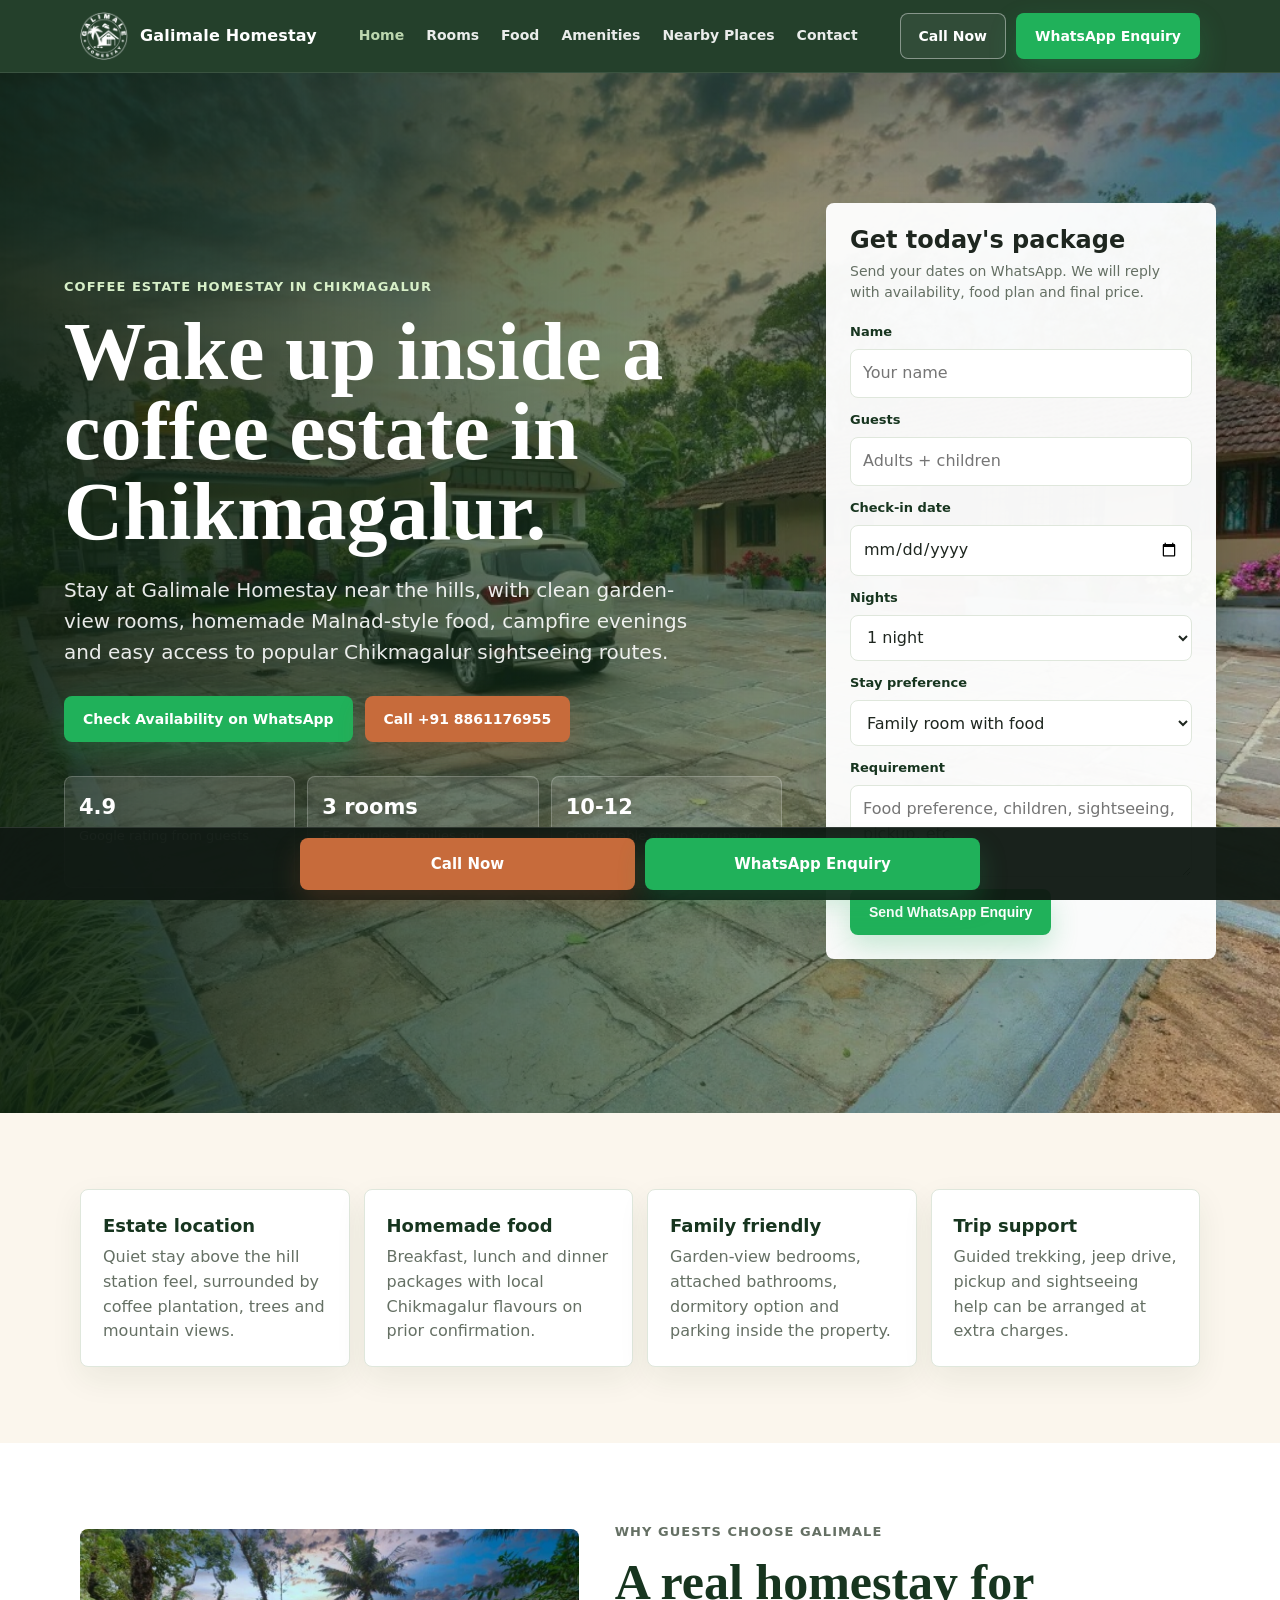
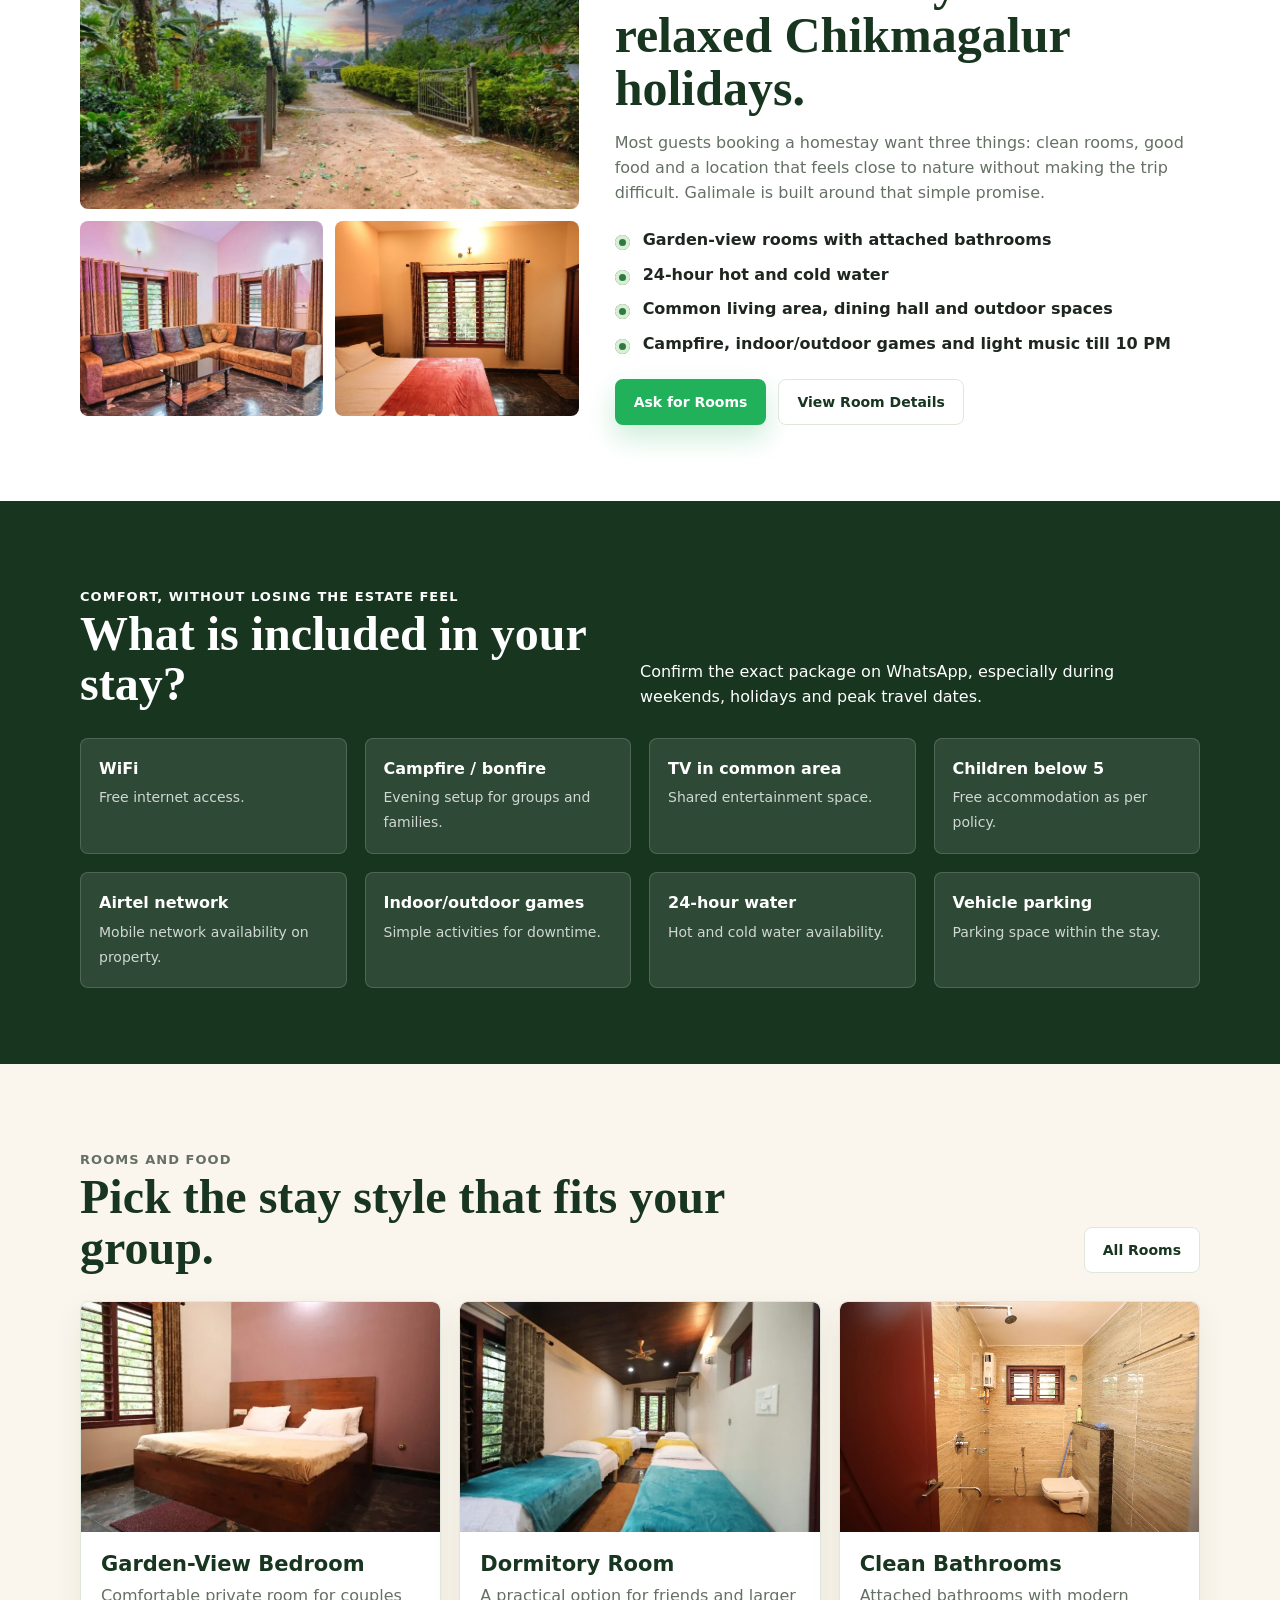
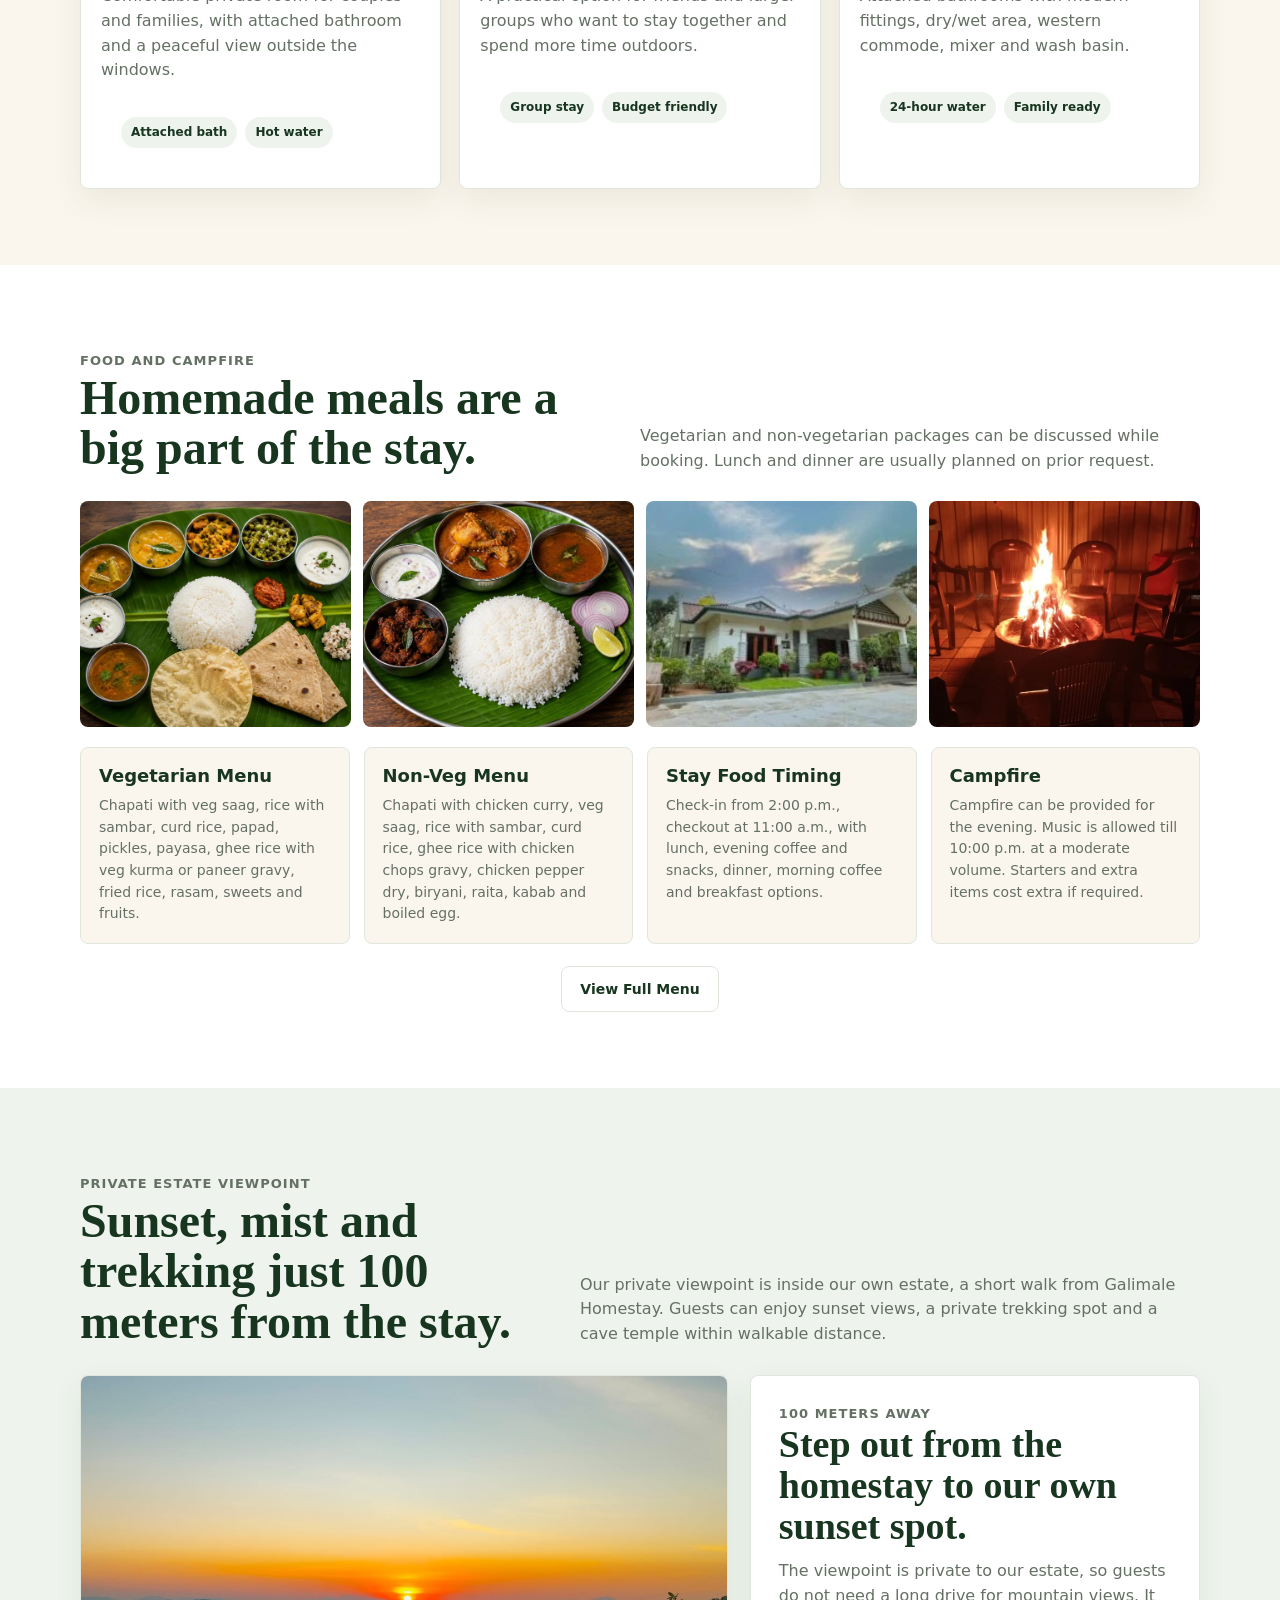
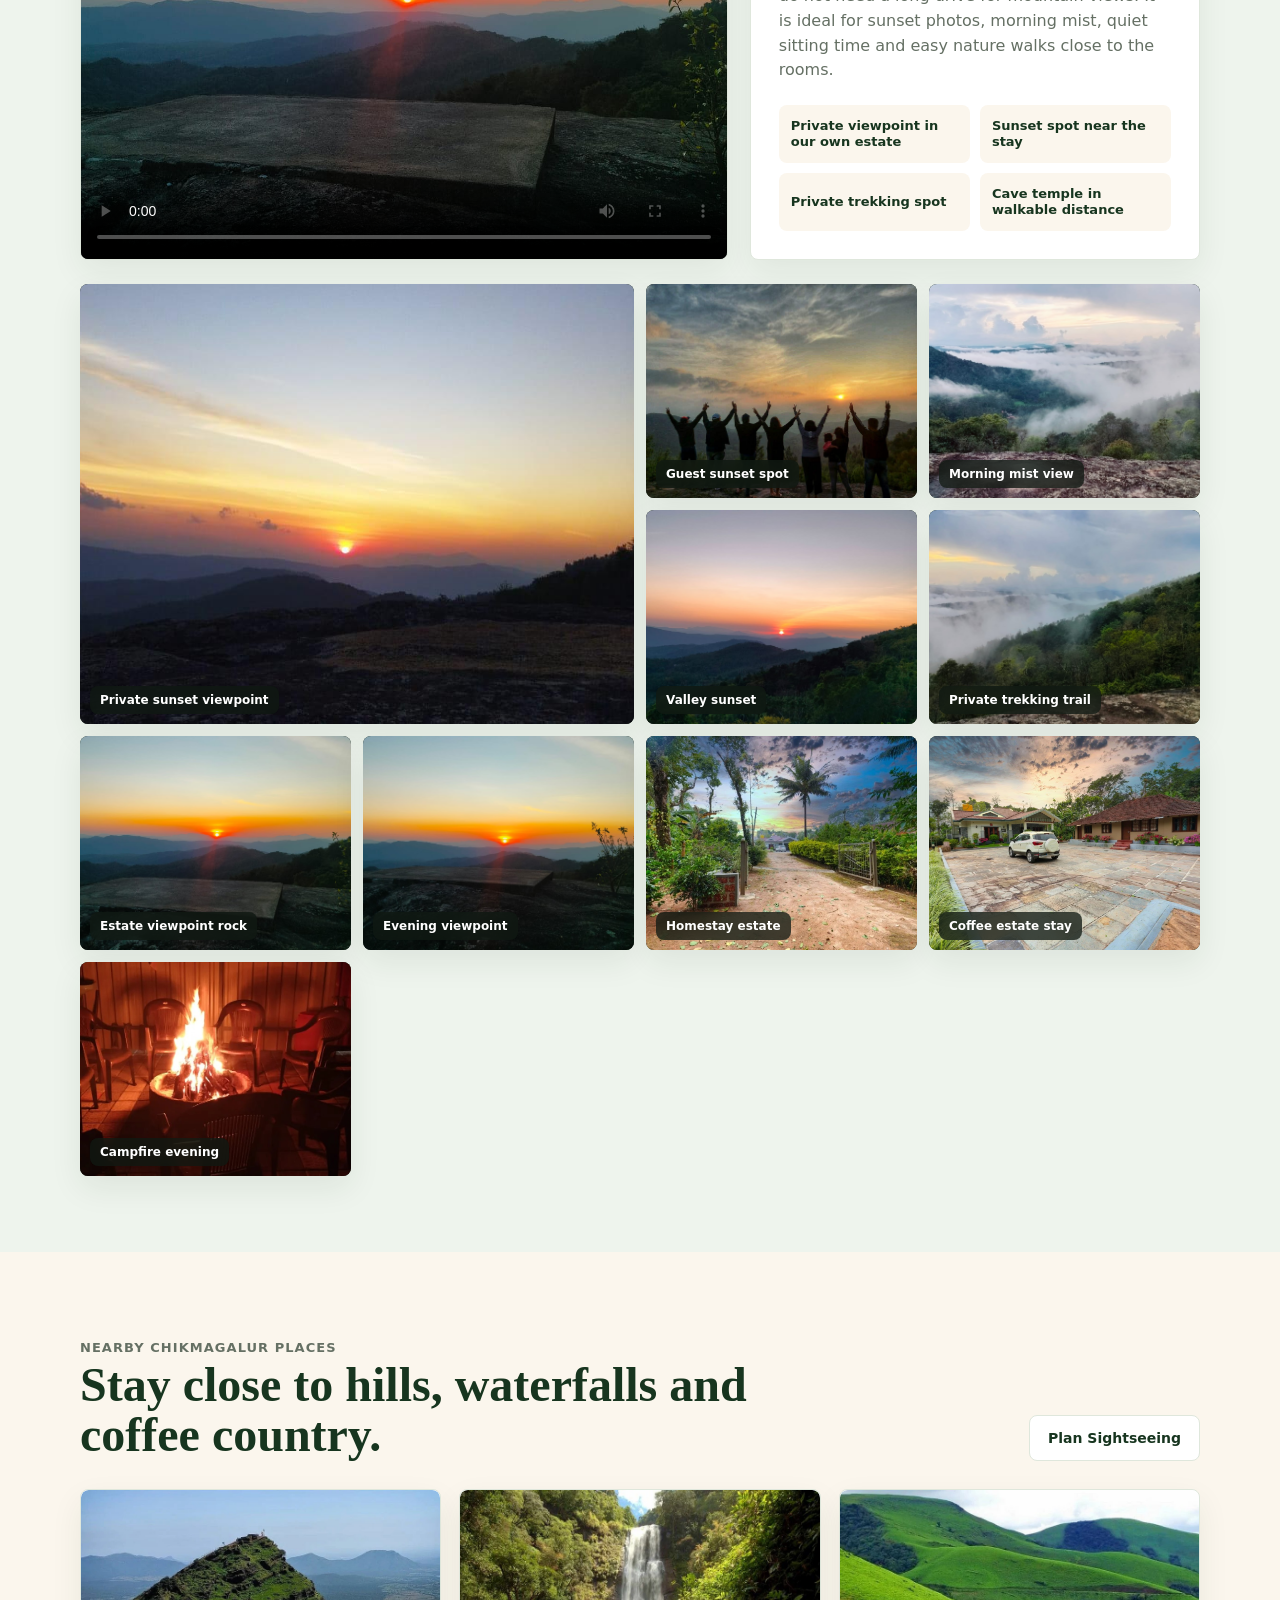
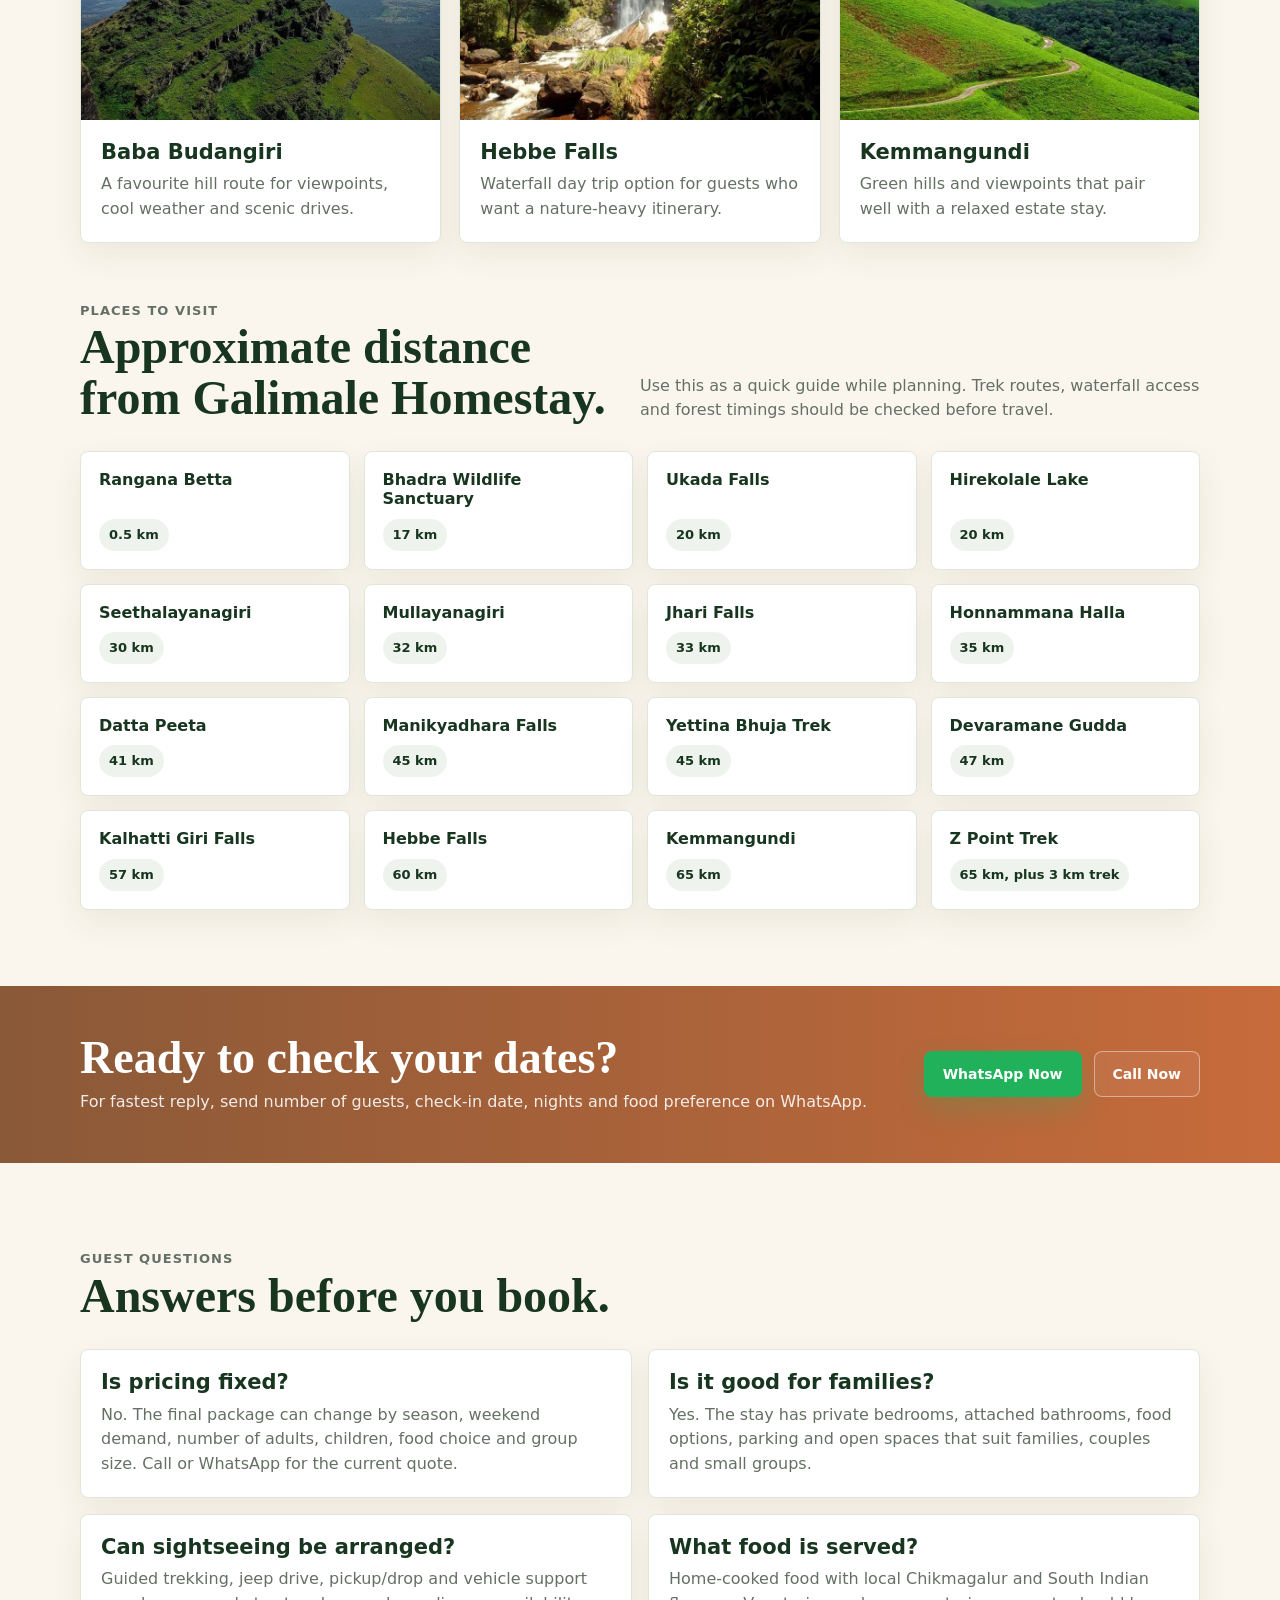
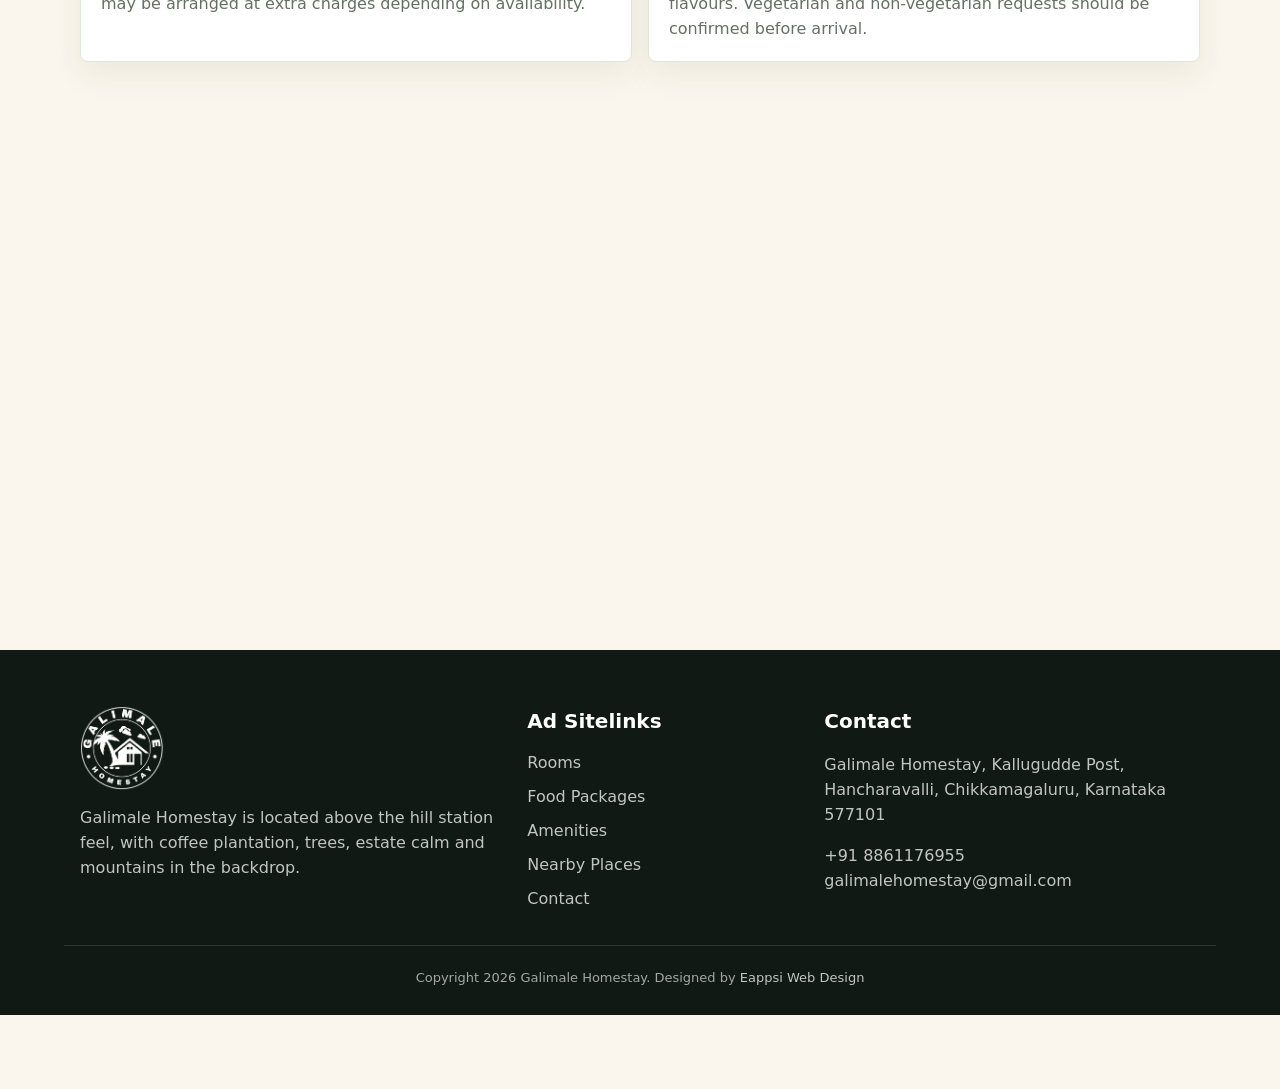
==== commit f4431d52: "Update call and WhatsApp button text in nav-actions" ====
--- a/index.html
+++ b/index.html
@@ -31,6 +31,13 @@
     ]
   }
   </script>
+
+  <script async src="https://www.googletagmanager.com/gtm.js?id=G-B90FL1ZTPZ"></script>
+<script>
+  window.dataLayer = window.dataLayer || [];
+  function gtag(){dataLayer.push(arguments);}
+  gtag('js', new Date());
+</script>
 </head>
 <body>
   <header class="topbar">
@@ -45,10 +52,7 @@
         <a href="places.html">Nearby Places</a>
         <a href="contact.html">Contact</a>
       </nav>
-      <div class="nav-actions">
-        <a class="btn btn-outline desktop-only" href="tel:+918861176955">Call</a>
-        <a class="btn btn-primary" data-default-whatsapp href="#">WhatsApp</a>
-      </div>
+      <div class="nav-actions"><a class="btn btn-outline desktop-only" href="tel:+918861176955">Call Now</a><a class="btn btn-primary" data-default-whatsapp href="#">WhatsApp Enquiry</a></div>
     </div>
   </header>
 
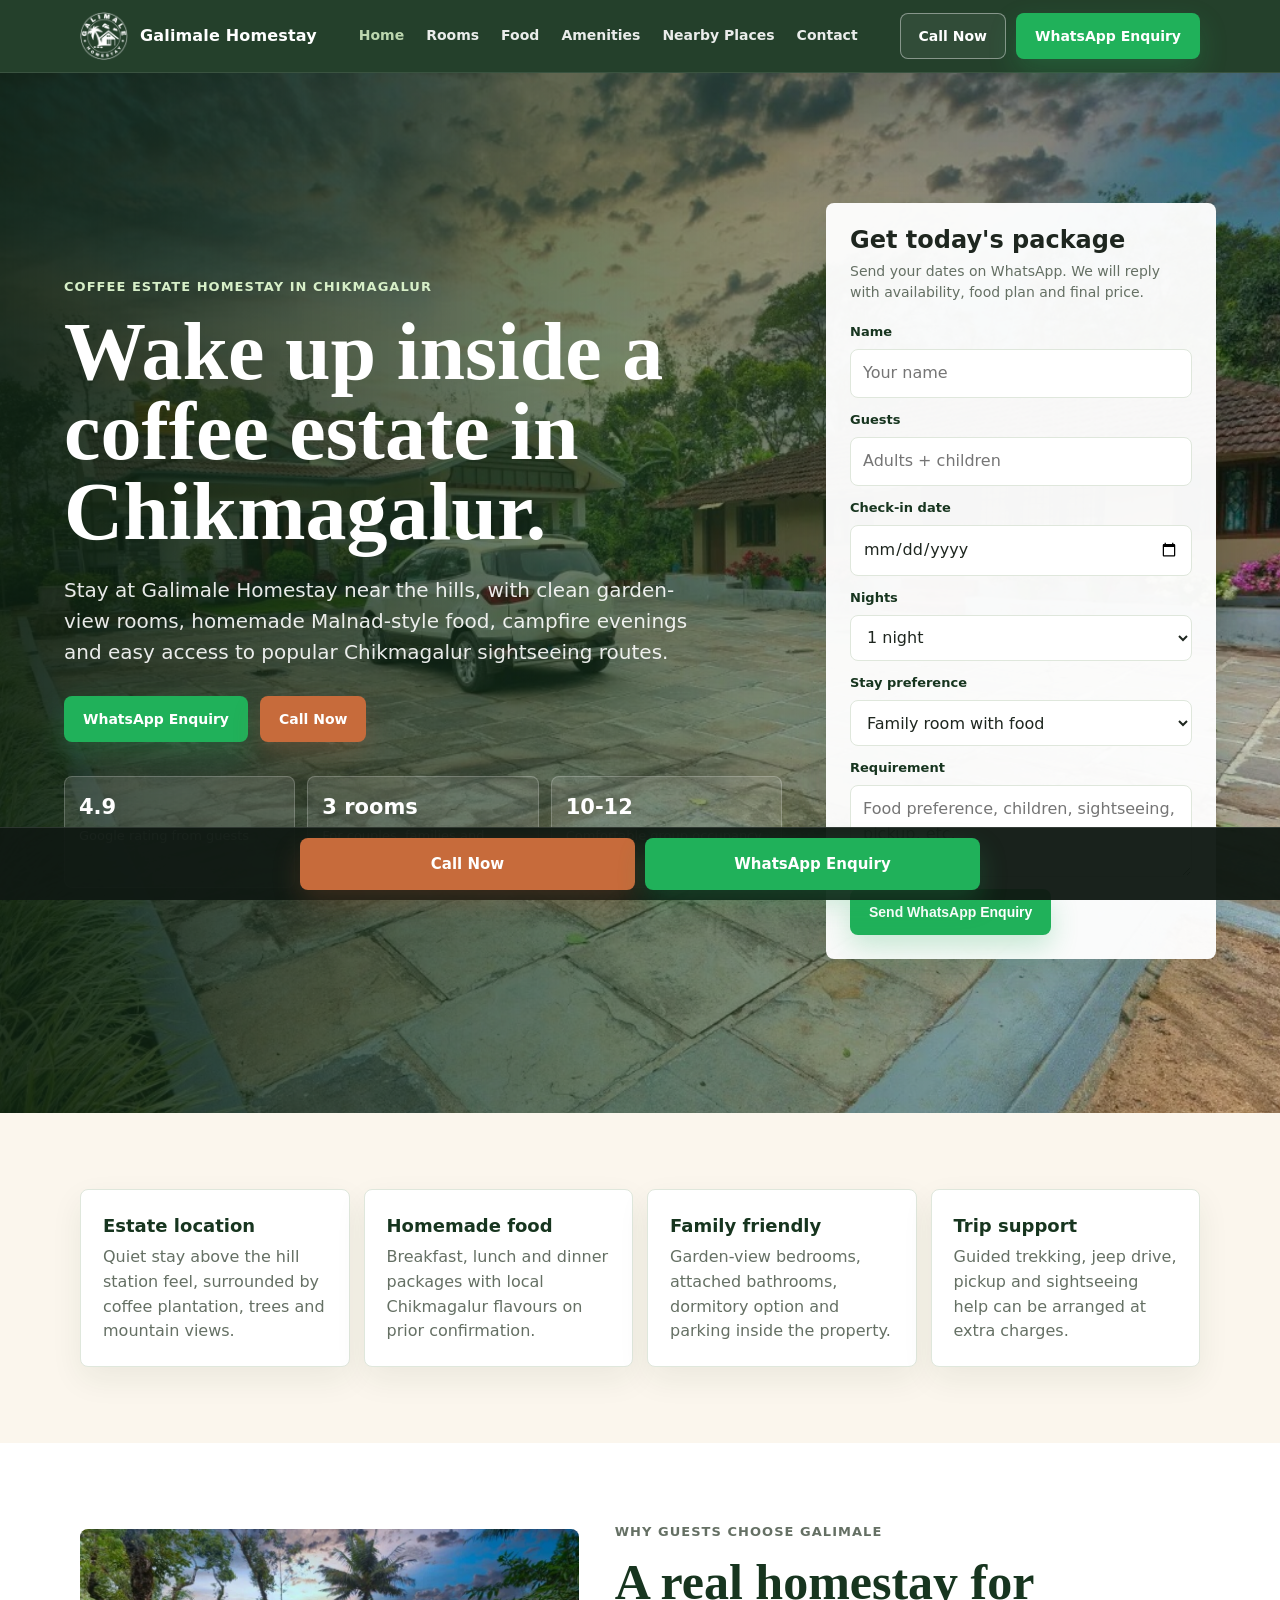
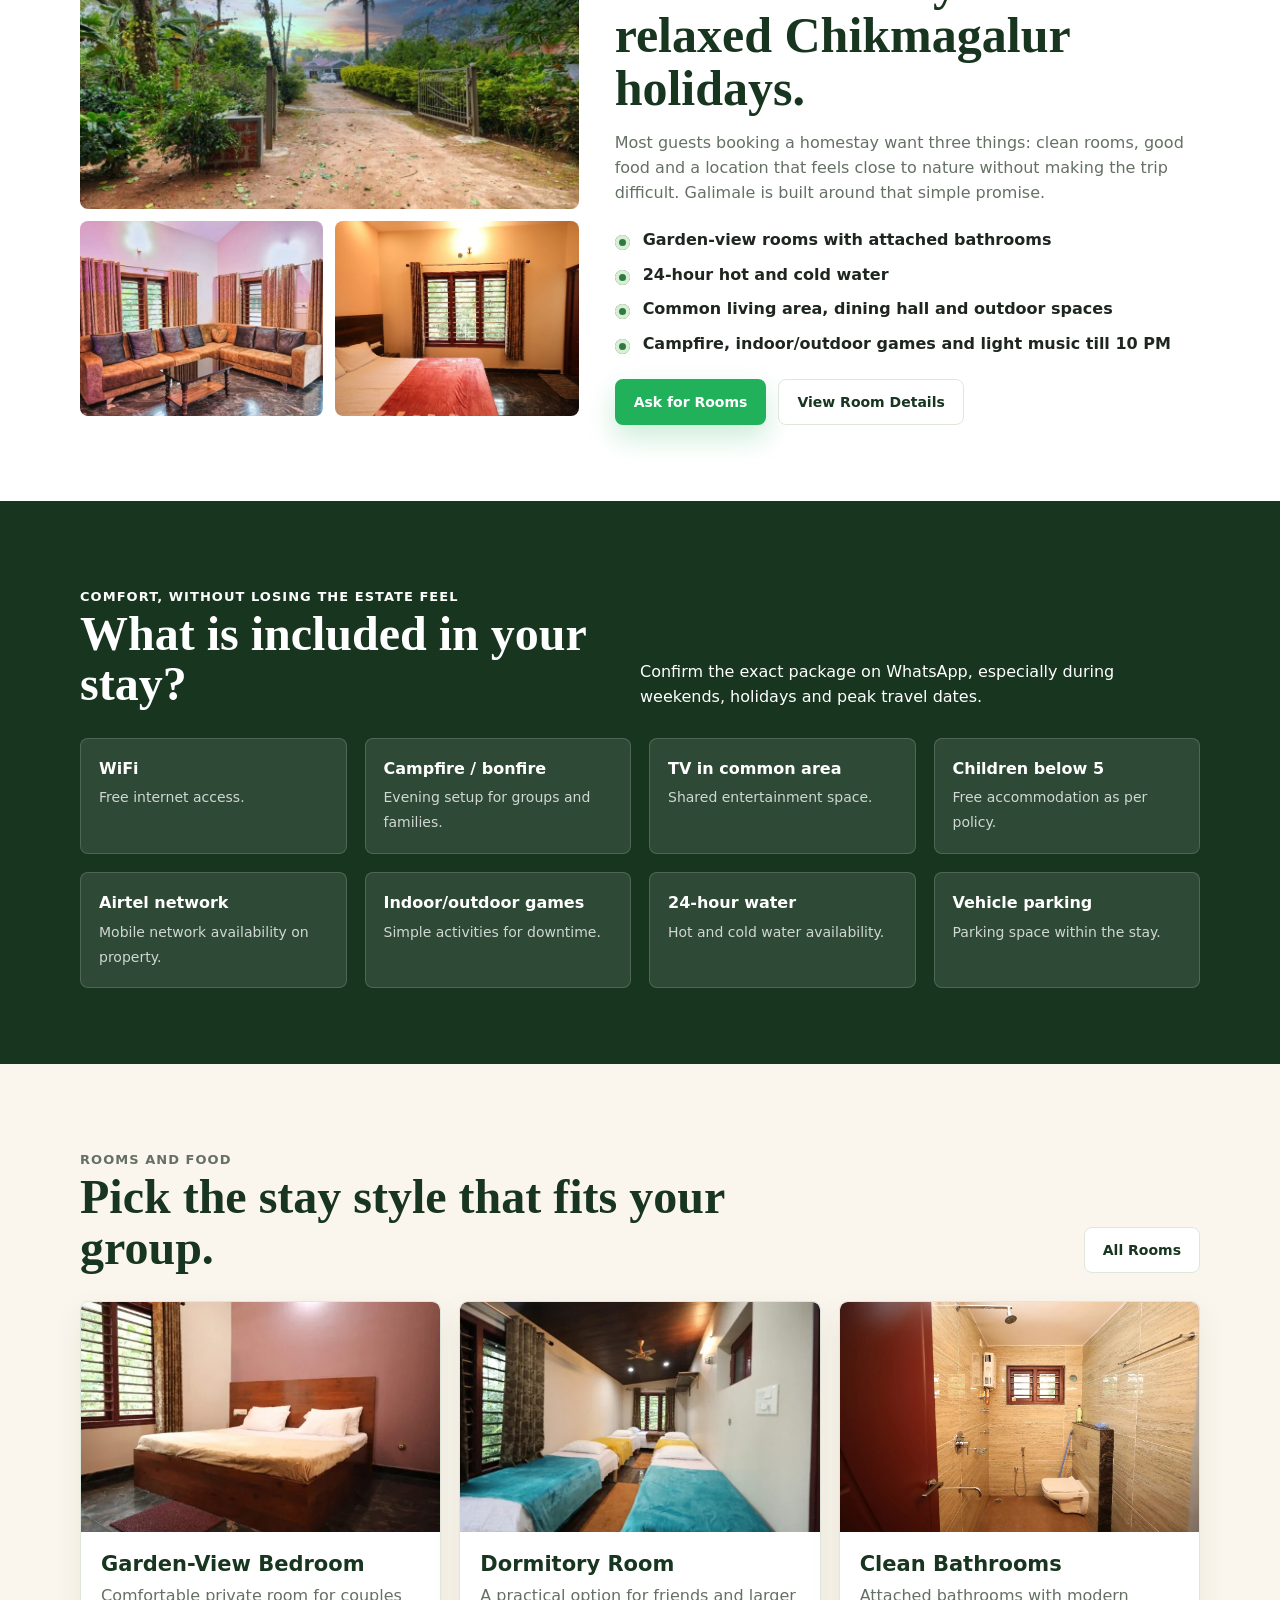
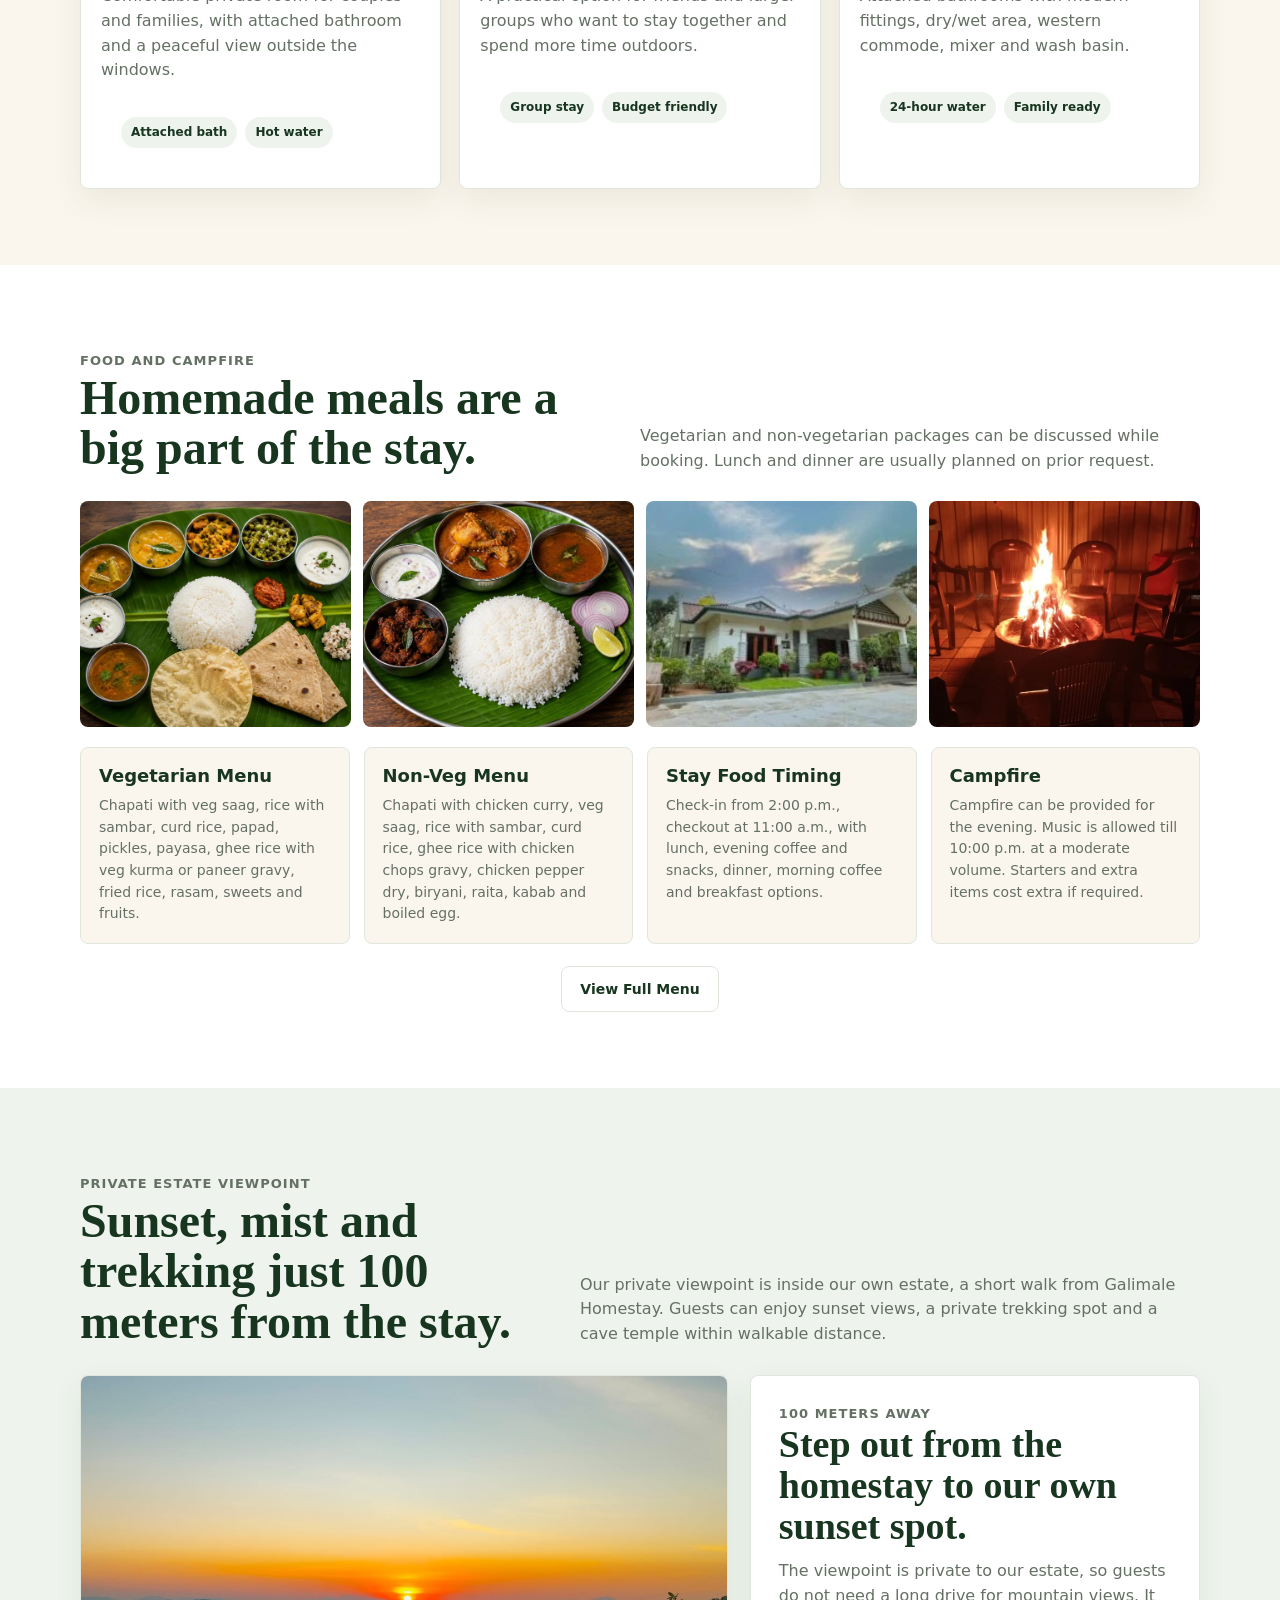
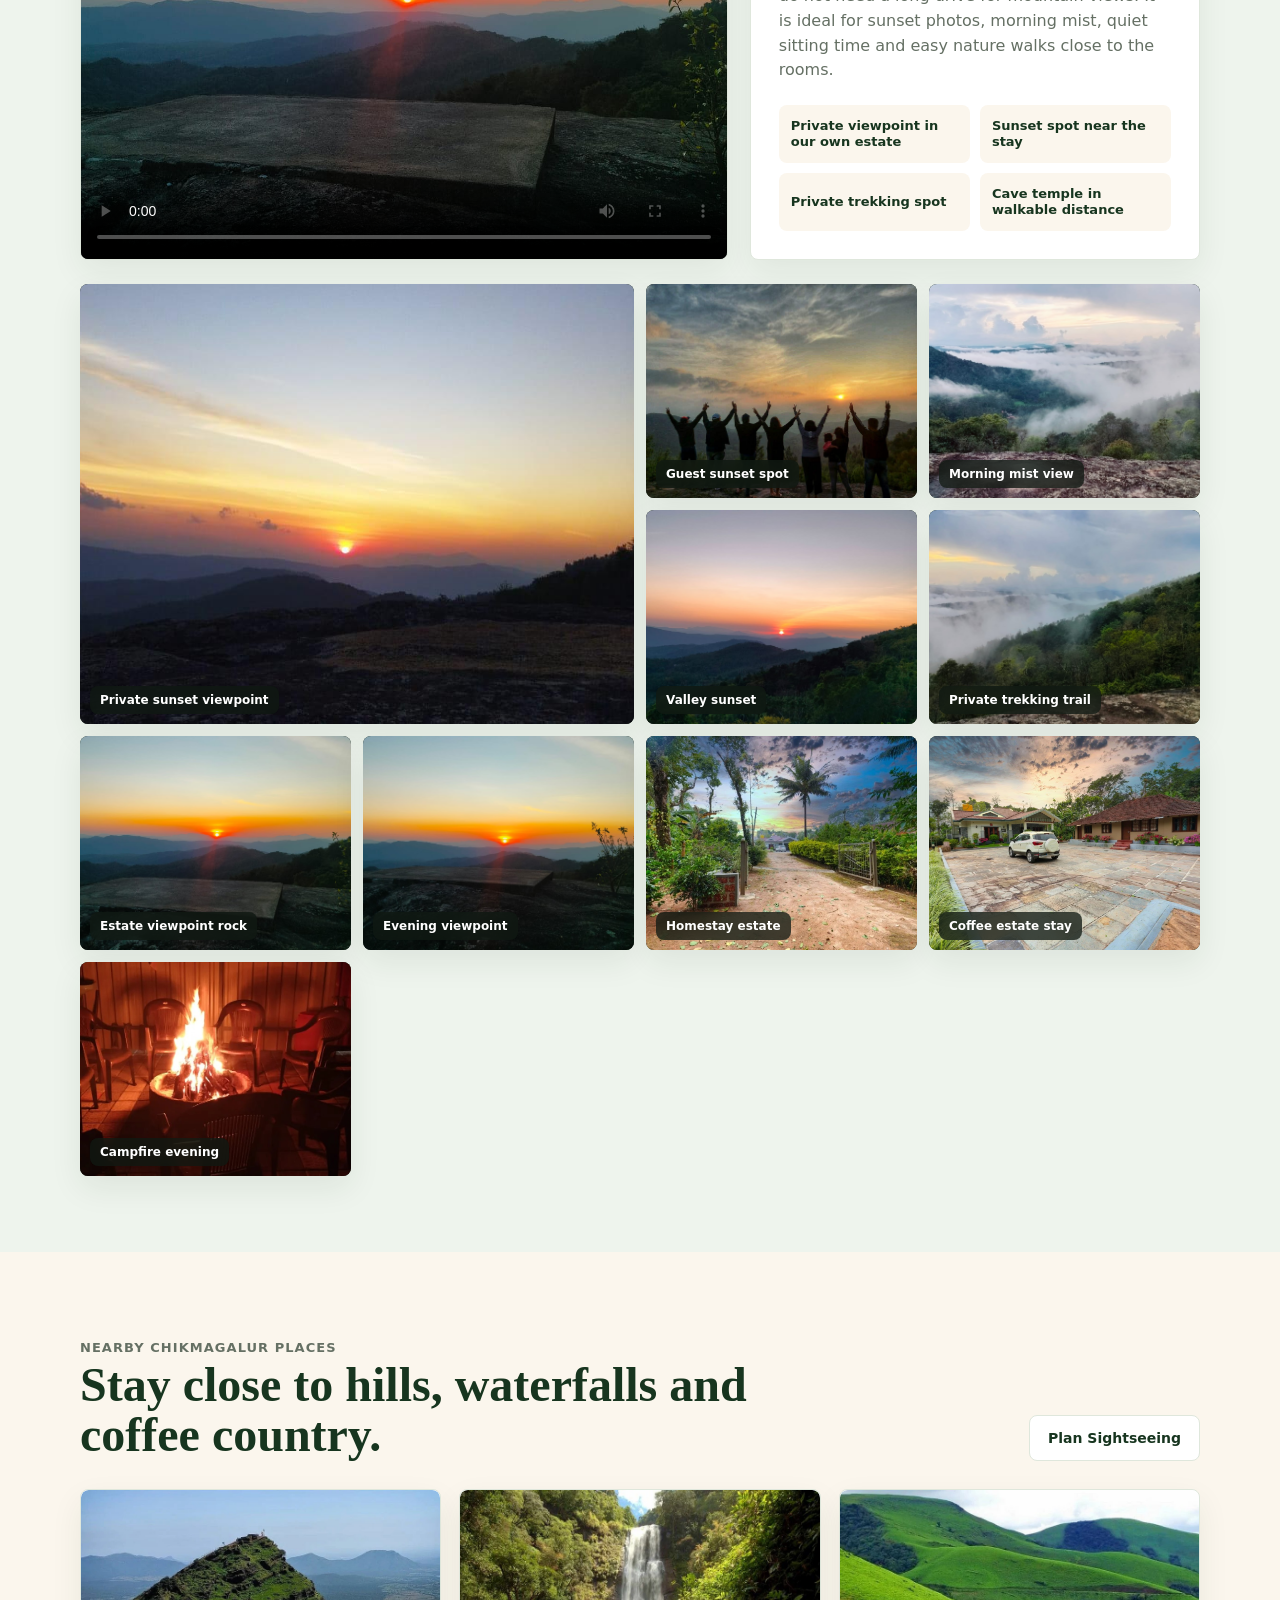
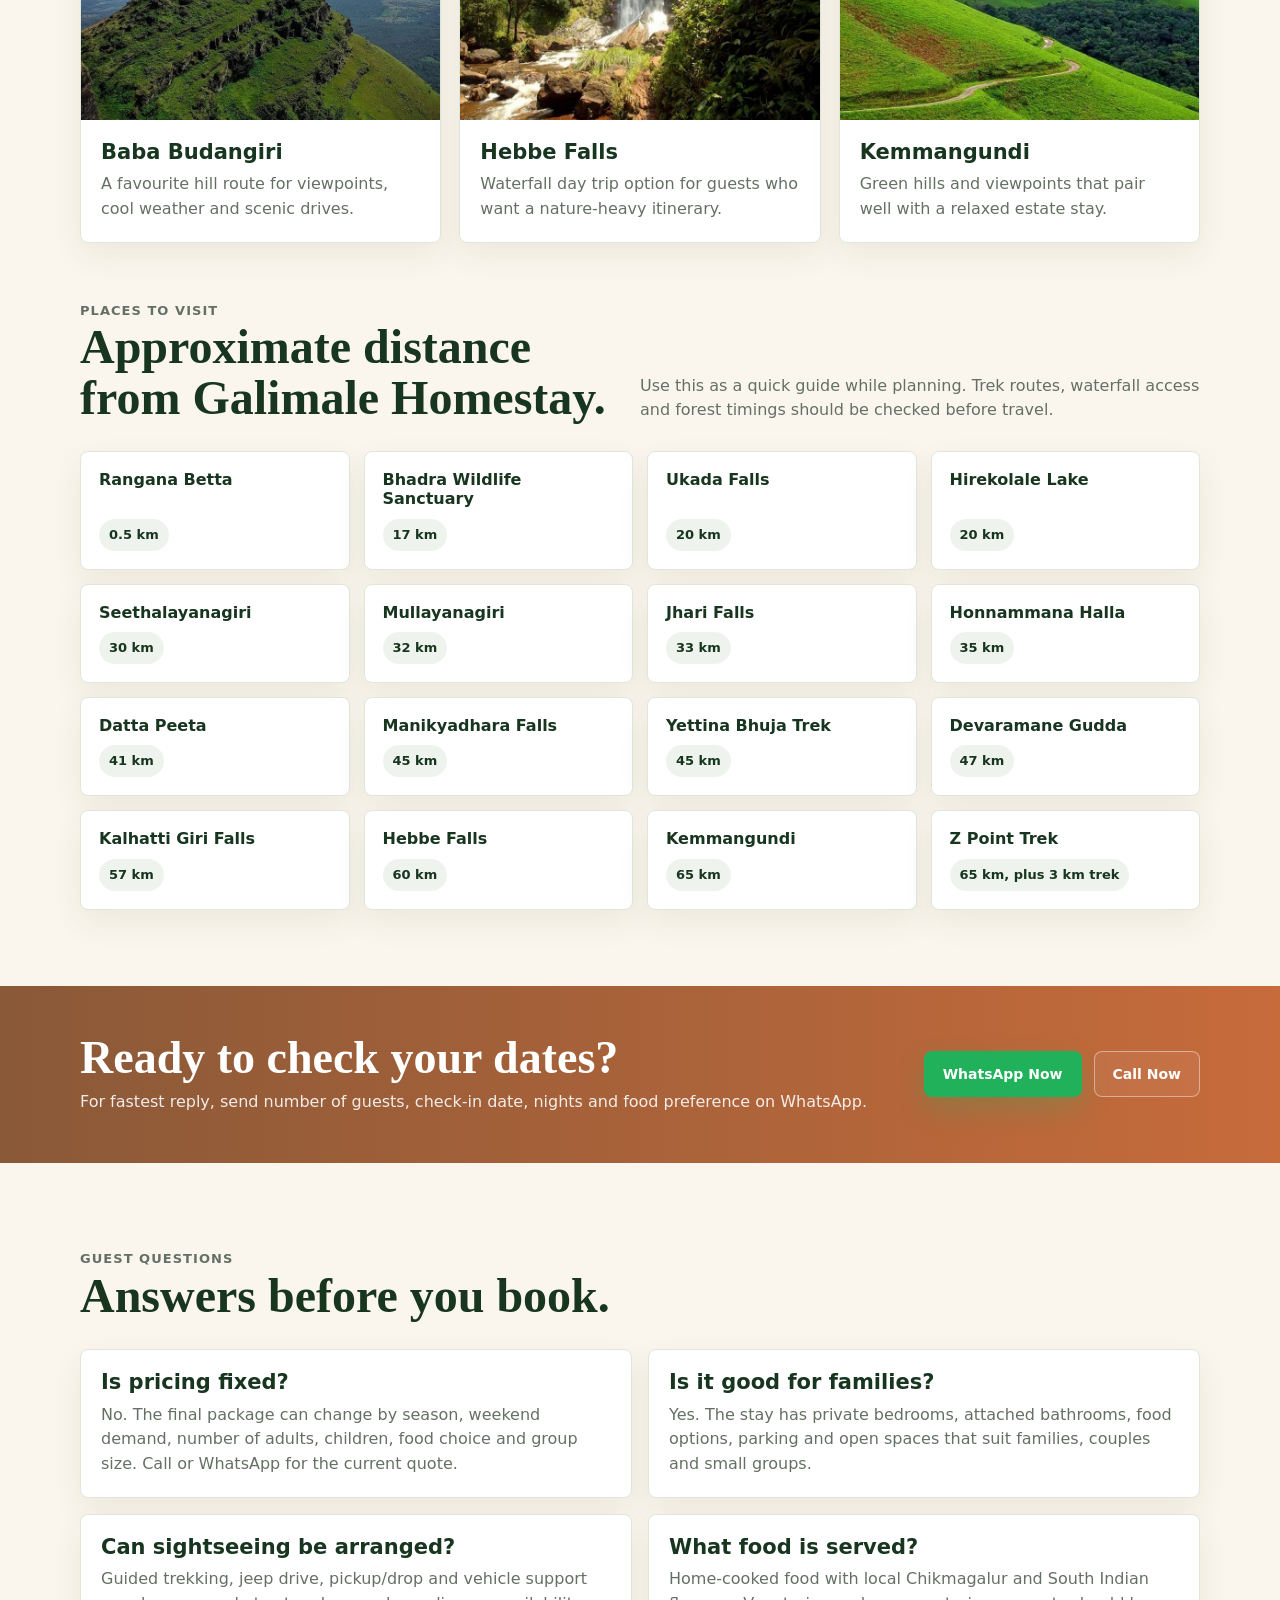
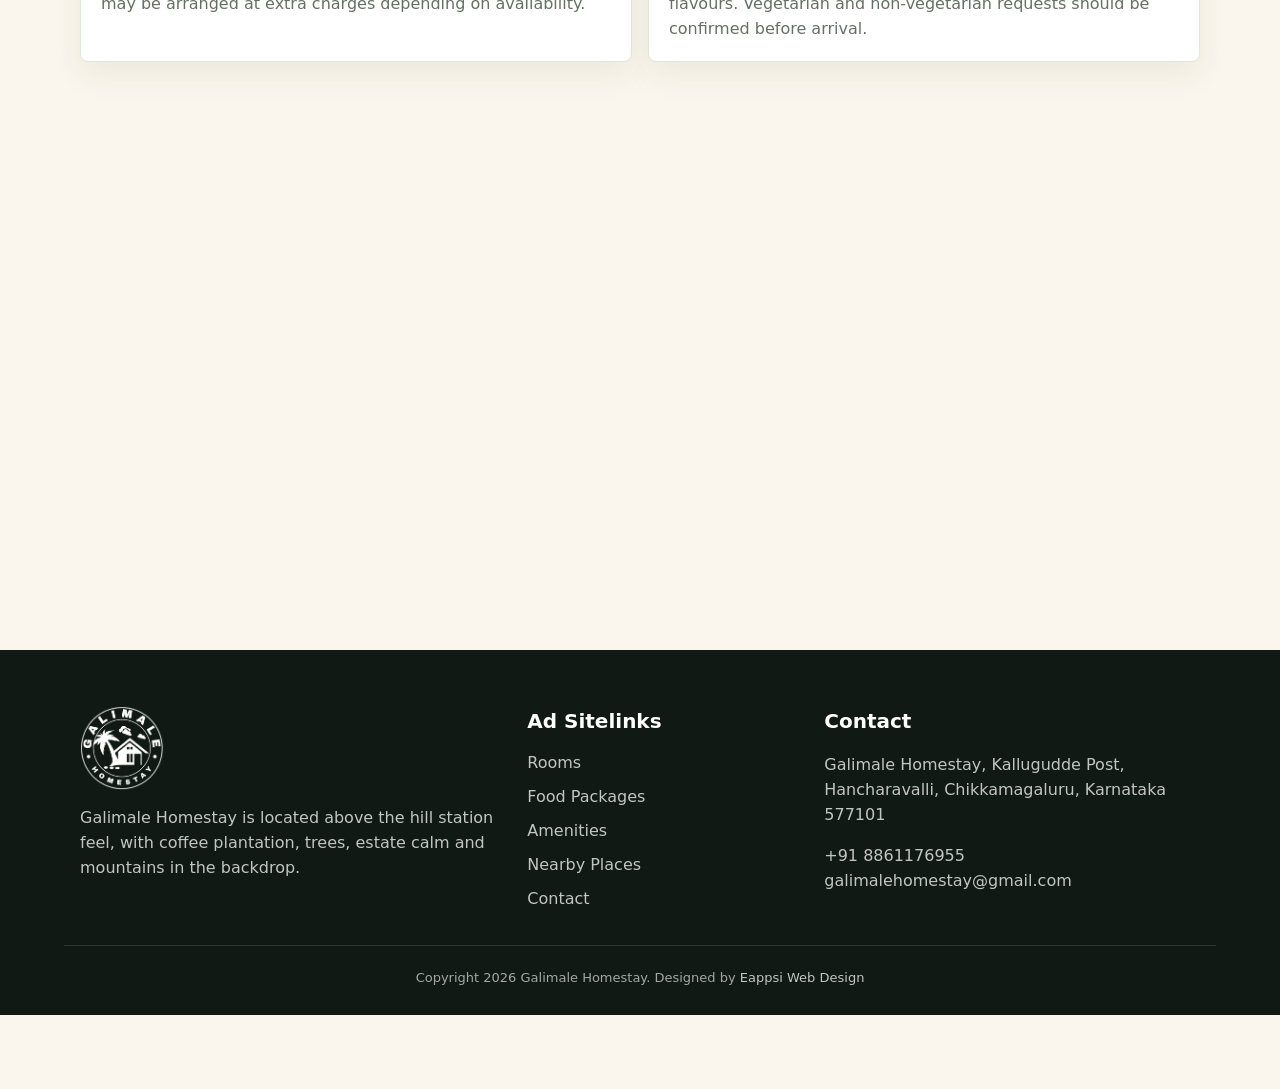
==== commit 80f51501: "Add target='_blank' to WhatsApp enquiry links" ====
--- a/index.html
+++ b/index.html
@@ -52,7 +52,7 @@
         <a href="places.html">Nearby Places</a>
         <a href="contact.html">Contact</a>
       </nav>
-      <div class="nav-actions"><a class="btn btn-outline desktop-only" href="tel:+918861176955">Call Now</a><a class="btn btn-primary" data-default-whatsapp href="#">WhatsApp Enquiry</a></div>
+      <div class="nav-actions"><a class="btn btn-outline desktop-only" href="tel:+918861176955">Call Now</a><a class="btn btn-primary" data-default-whatsapp href="#" target="_blank">WhatsApp Enquiry</a></div>
     </div>
   </header>
 
@@ -64,8 +64,8 @@
           <h1>Wake up inside a coffee estate in Chikmagalur.</h1>
           <p class="hero-copy">Stay at Galimale Homestay near the hills, with clean garden-view rooms, homemade Malnad-style food, campfire evenings and easy access to popular Chikmagalur sightseeing routes.</p>
           <div class="hero-ctas">
-            <a class="btn btn-primary" data-default-whatsapp href="#">Check Availability on WhatsApp</a>
-            <a class="btn btn-call" href="tel:+918861176955">Call +91 8861176955</a>
+            <a class="btn btn-primary" data-default-whatsapp href="#" target="_blank">WhatsApp Enquiry</a>
+            <a class="btn btn-call" href="tel:+918861176955">Call Now</a>
           </div>
           <div class="trust-row" aria-label="Quick stay highlights">
             <div class="trust-pill"><strong>4.9</strong><span>Google rating from guests</span></div>
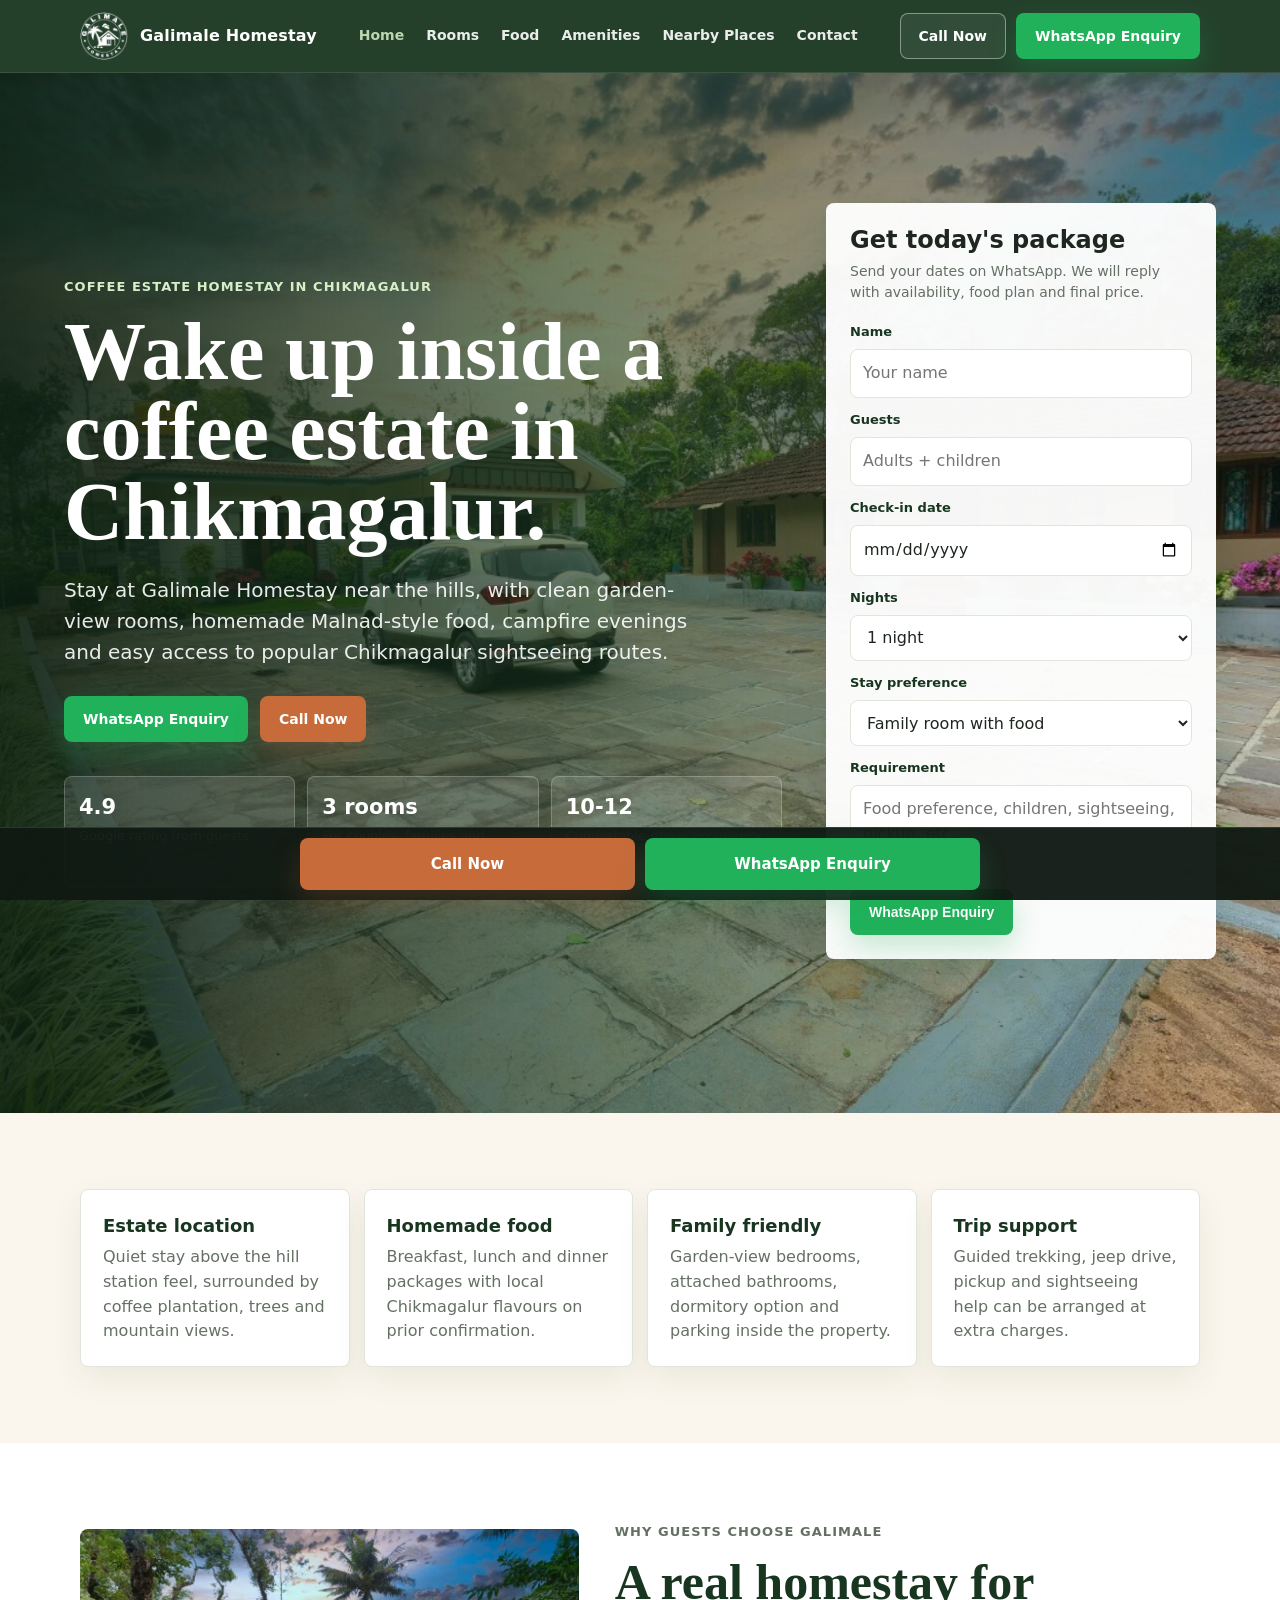
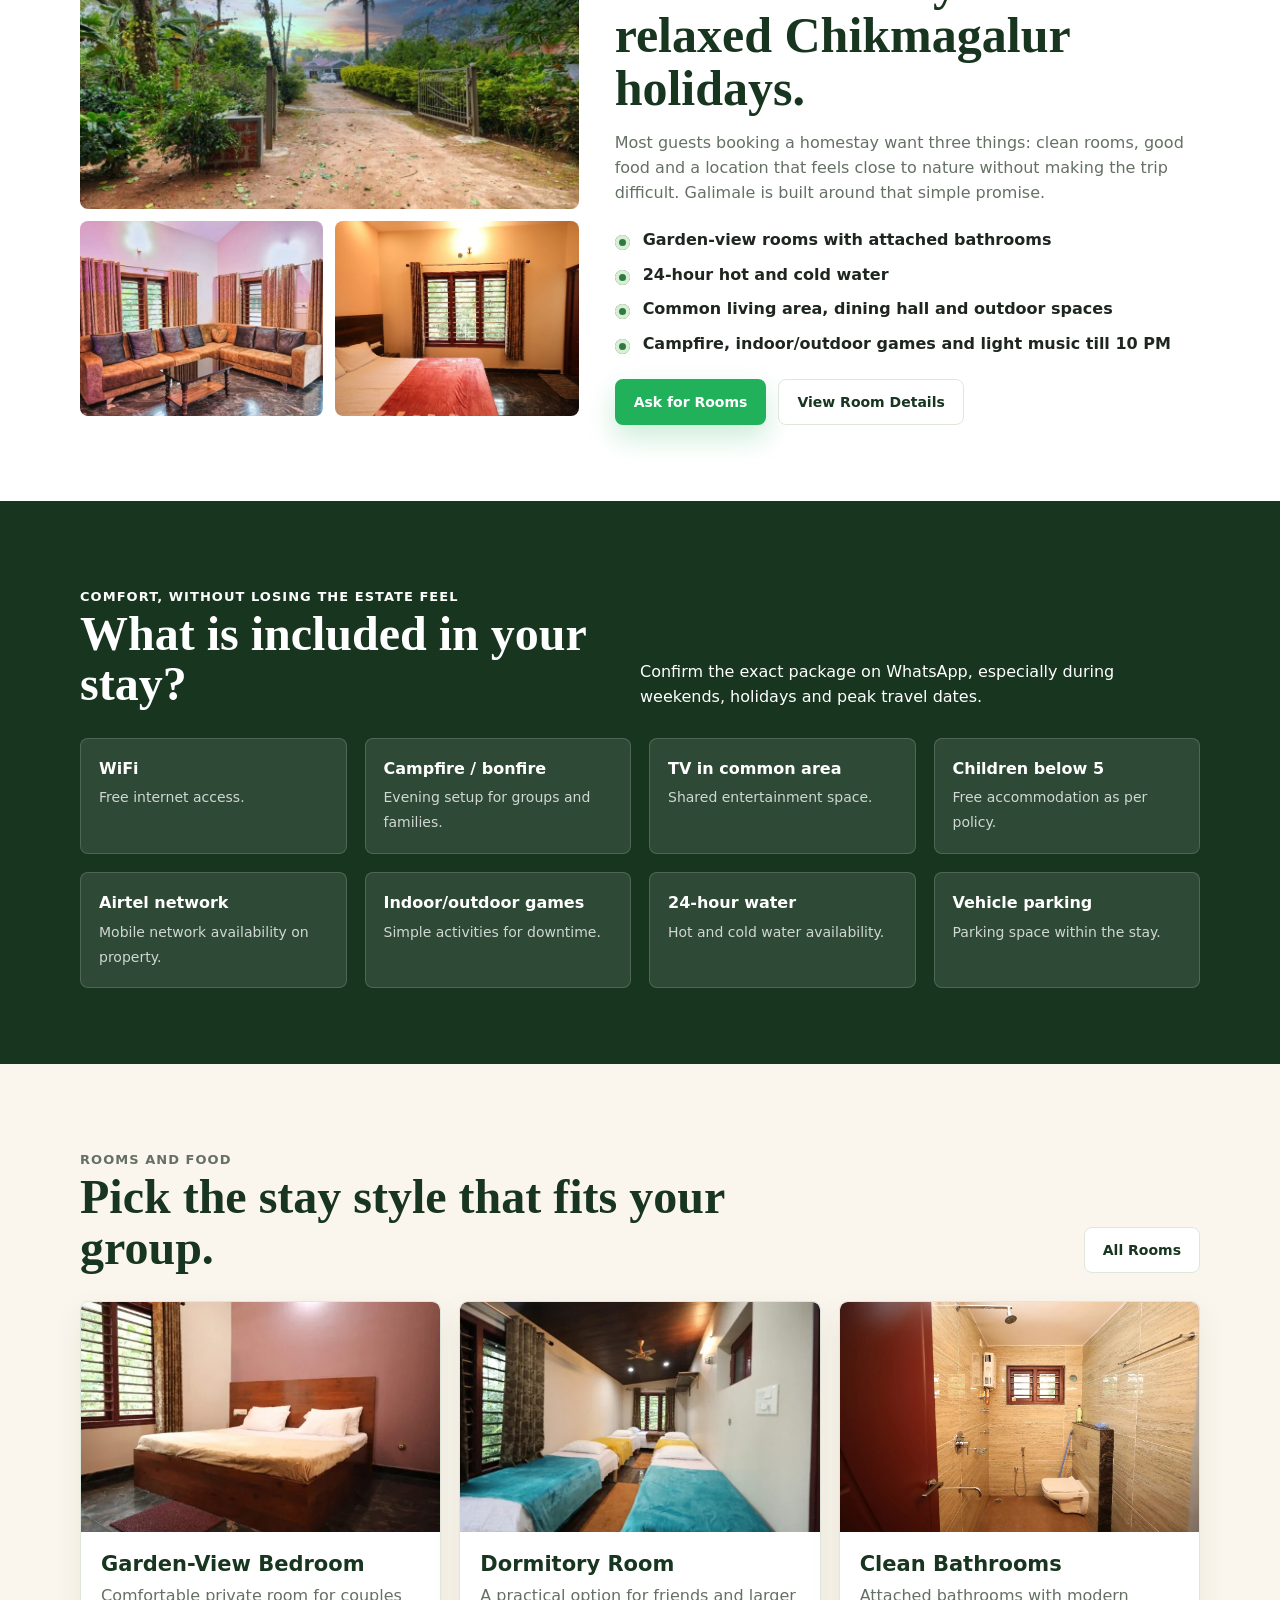
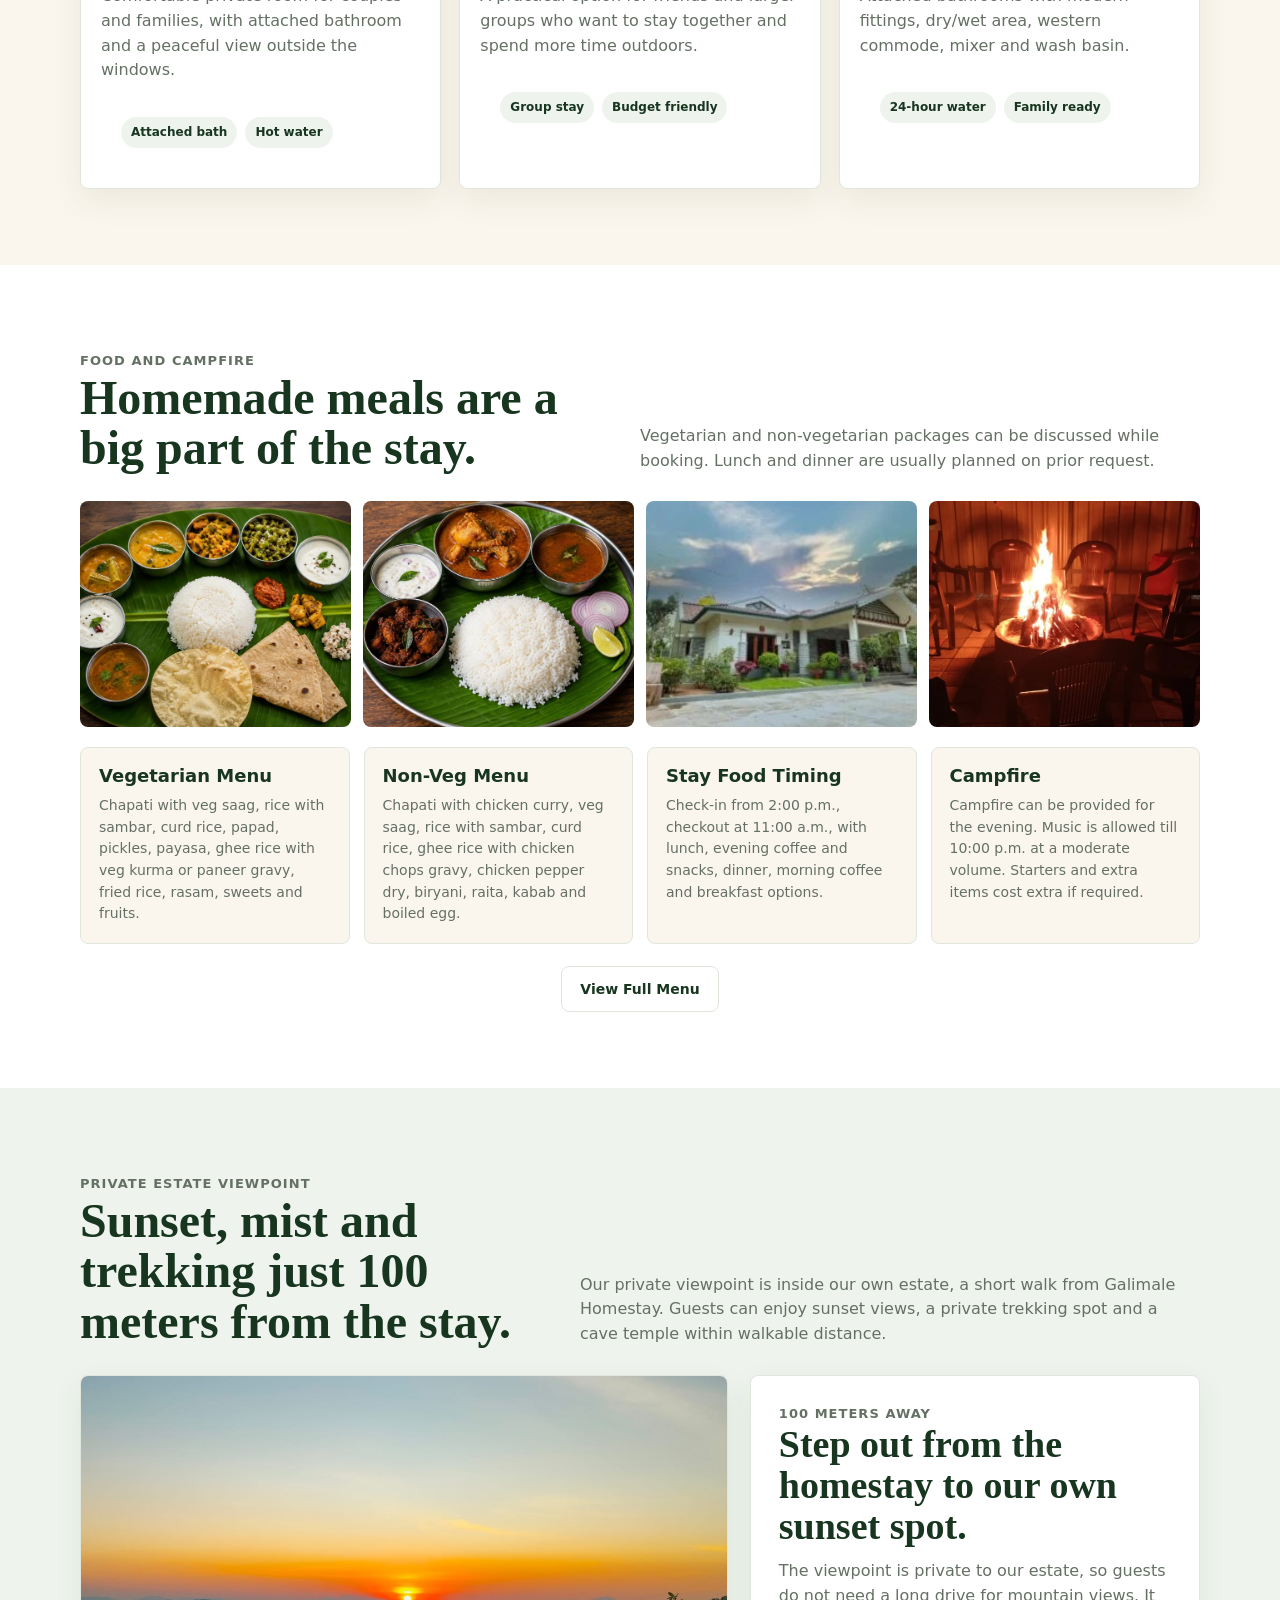
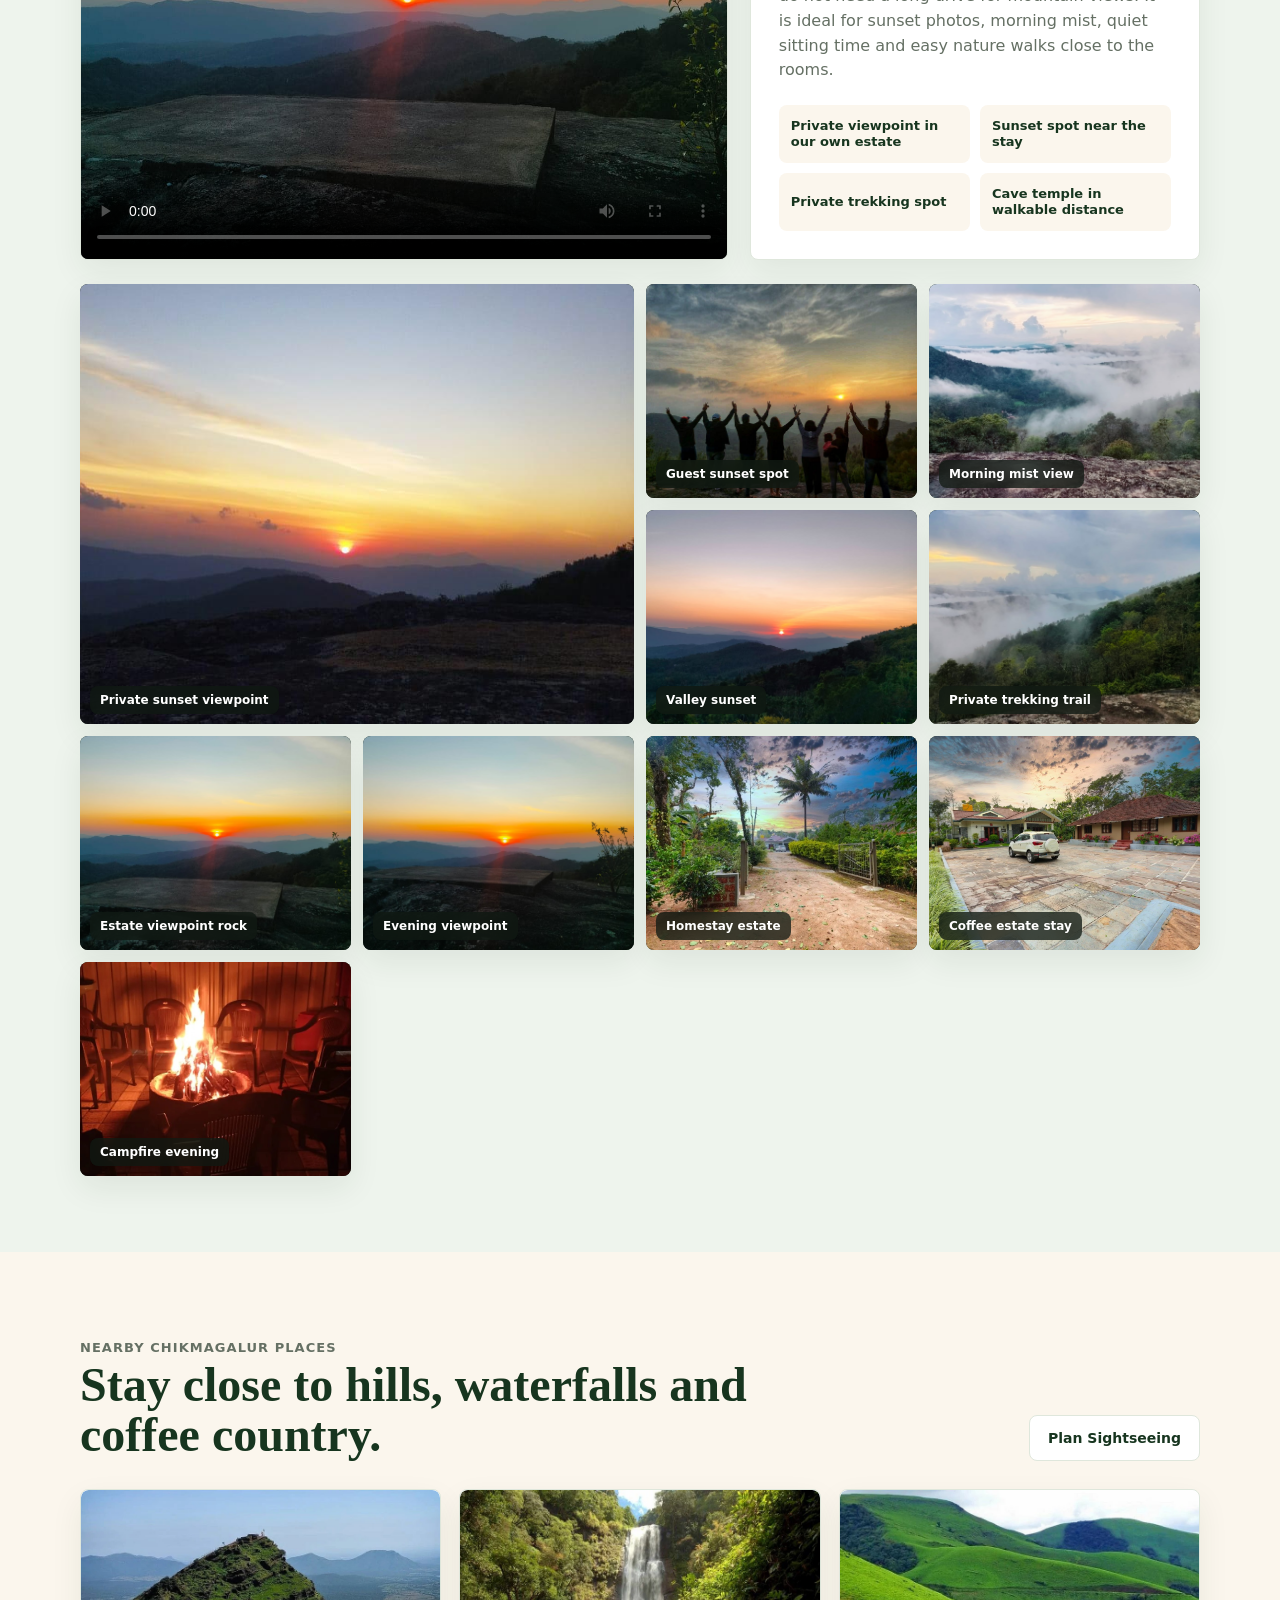
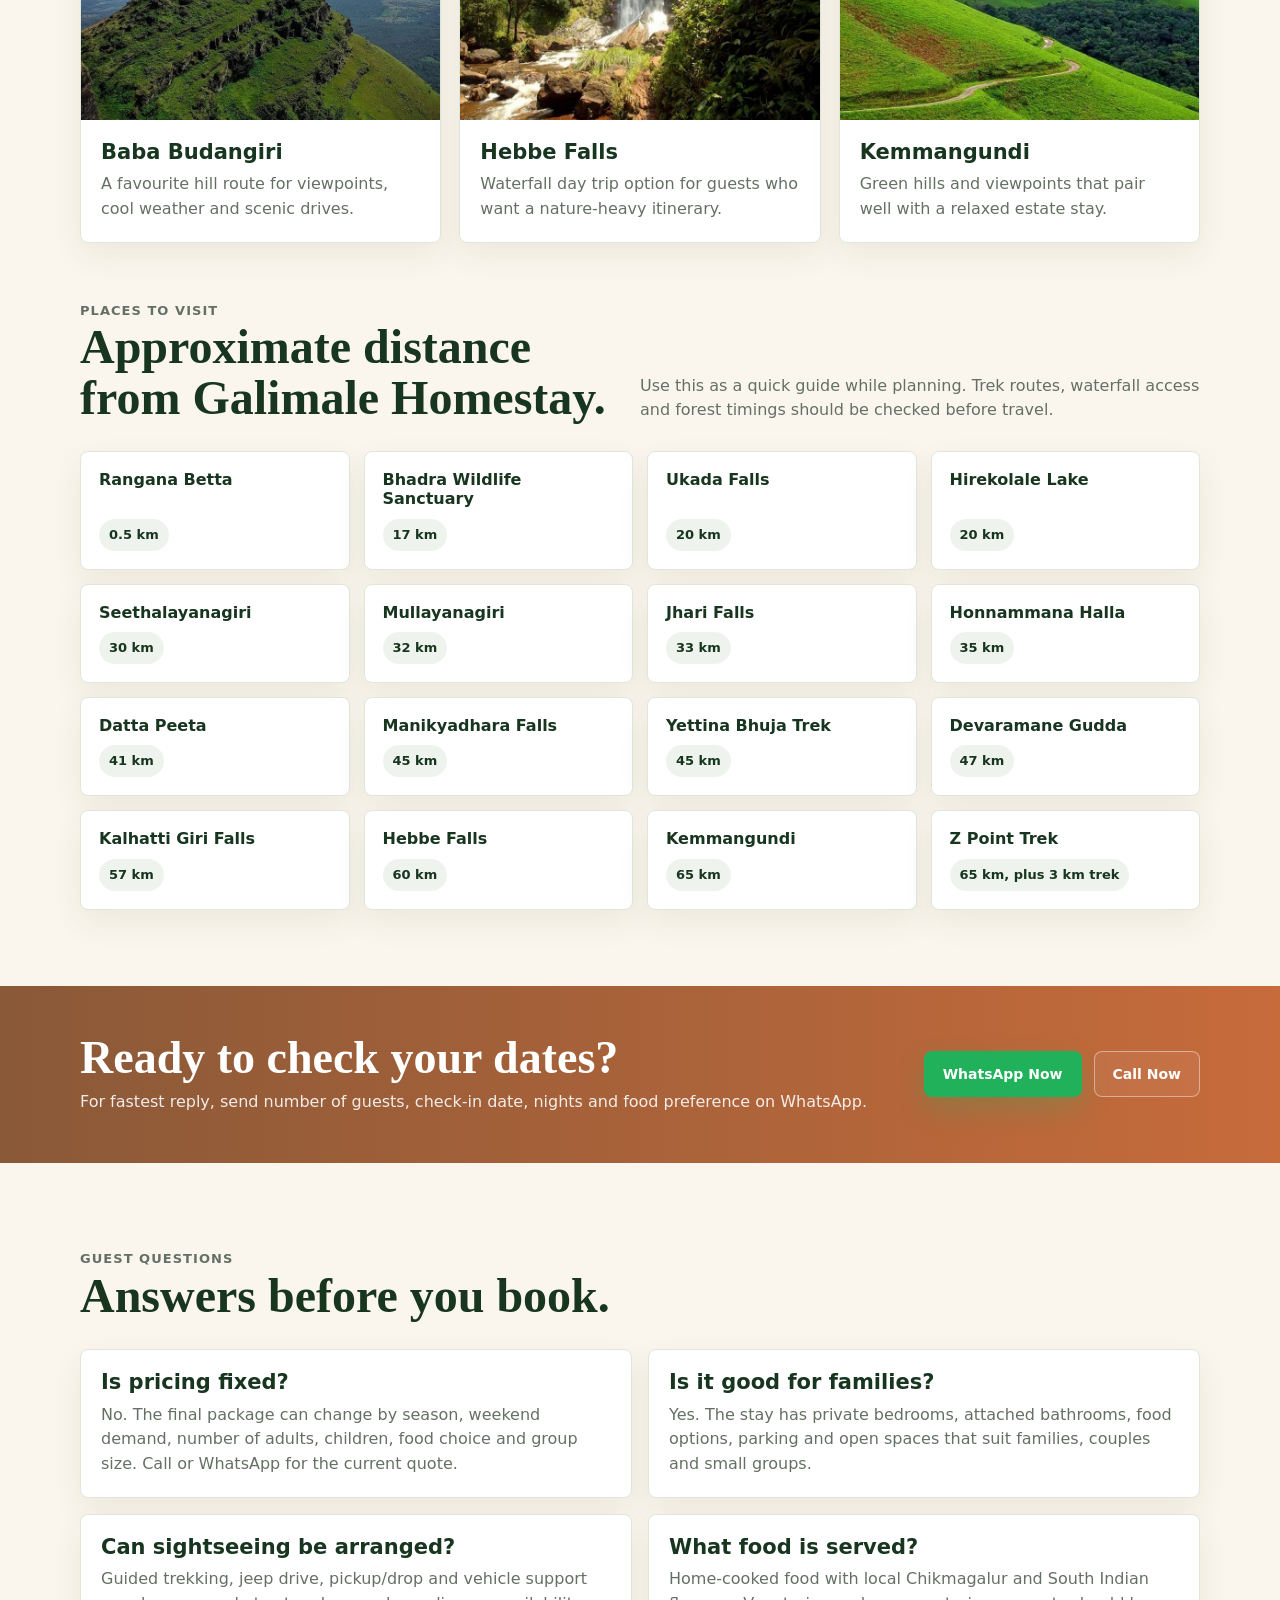
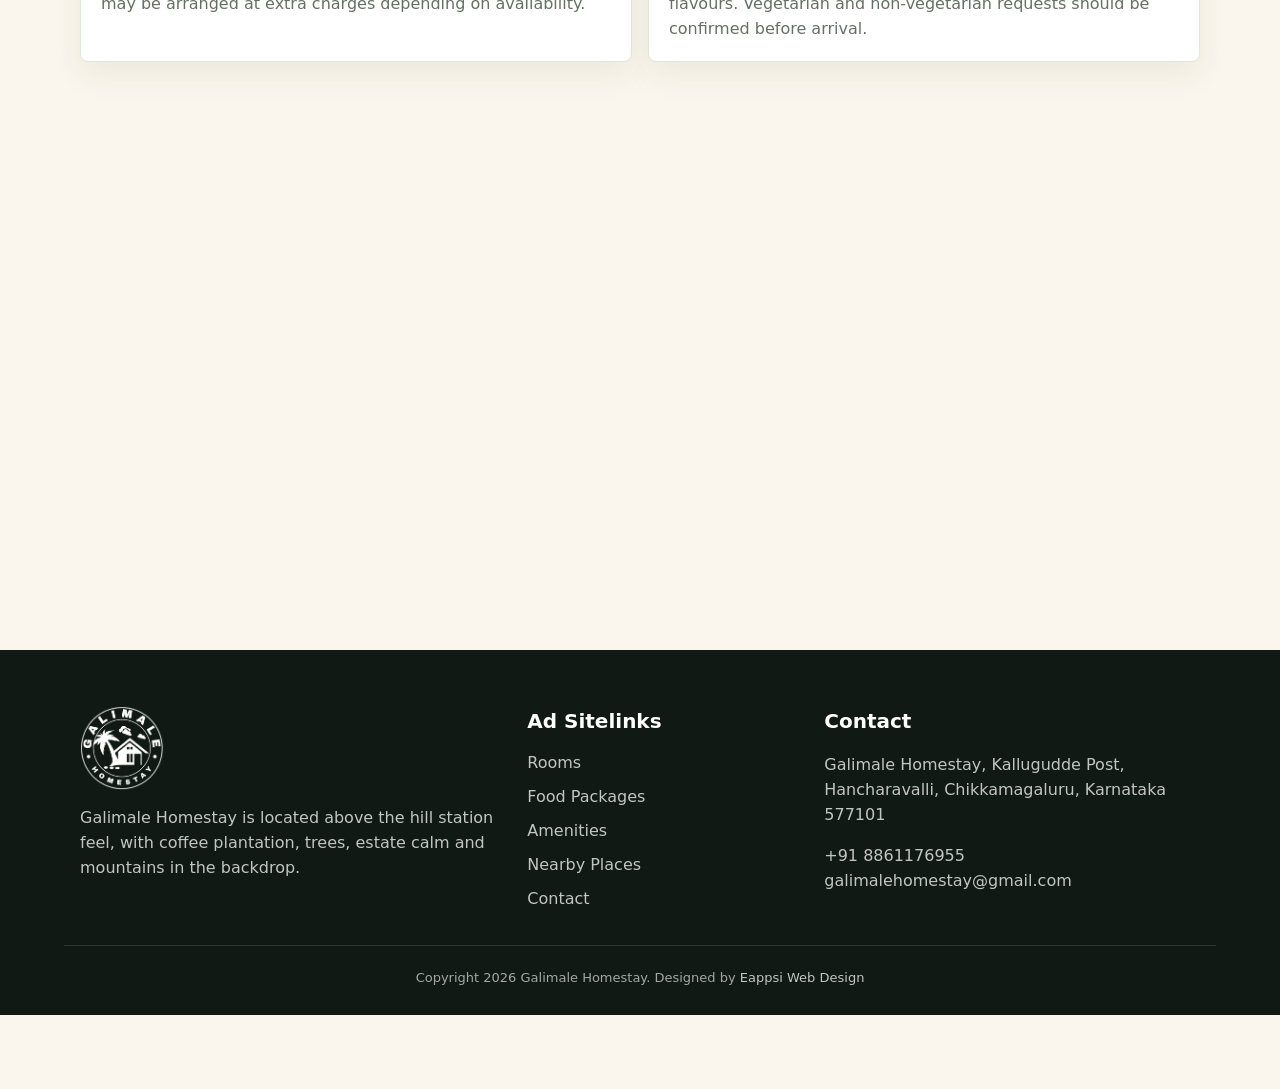
==== commit da564505: "Change button text from 'Send WhatsApp Enquiry' to 'WhatsApp Enquiry'" ====
--- a/index.html
+++ b/index.html
@@ -82,7 +82,7 @@
           <div class="field"><label for="nights">Nights</label><select id="nights" name="nights"><option>1 night</option><option>2 nights</option><option>3 nights</option><option>Flexible</option></select></div>
           <div class="field"><label for="room">Stay preference</label><select id="room" name="room"><option>Family room with food</option><option>Couple room</option><option>Dormitory / group stay</option><option>Best available package</option></select></div>
           <div class="field"><label for="message">Requirement</label><textarea id="message" name="message" placeholder="Food preference, children, sightseeing, pickup, etc."></textarea></div>
-          <button class="btn btn-primary" type="submit">Send WhatsApp Enquiry</button>
+          <button class="btn btn-primary" type="submit">WhatsApp Enquiry</button>
           
         </form>
       </div>
